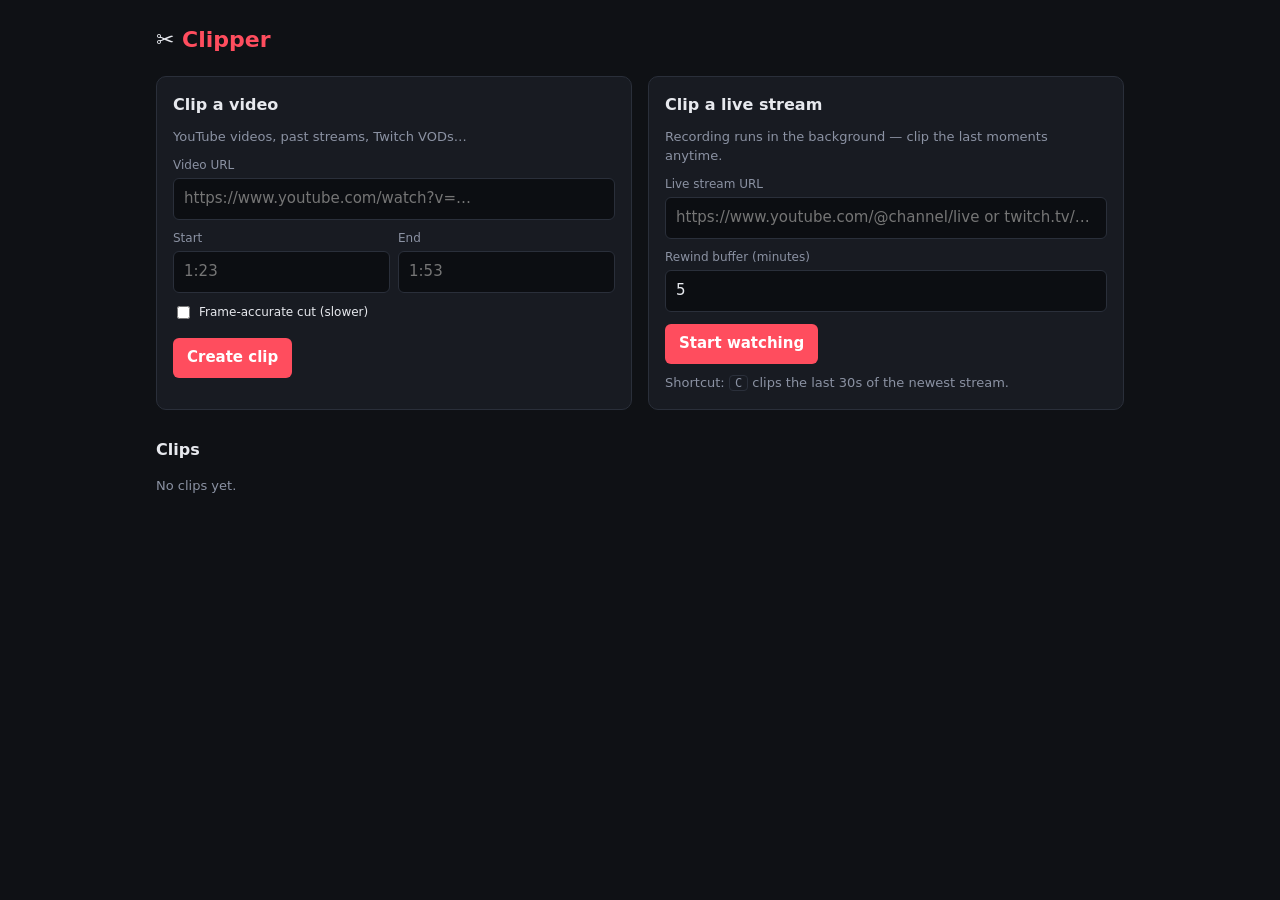
==== clipper/static/index.html @ 8e8e6871 "Add Clipper: clip YouTube videos and live streams in real time Co-Authored-By: Claude Opus 5.5 <nore" ====
<!doctype html>
<html lang="en">
<head>
<meta charset="utf-8">
<meta name="viewport" content="width=device-width, initial-scale=1">
<title>Clipper</title>
<style>
  :root { --bg:#0f1115; --panel:#181b22; --line:#2a2f3a; --text:#e7e9ee; --muted:#8b92a3; --accent:#ff4d5e; --ok:#3ecf8e; }
  * { box-sizing: border-box; }
  body { margin:0; font:15px/1.45 system-ui, sans-serif; background:var(--bg); color:var(--text); }
  main { max-width:1000px; margin:0 auto; padding:24px 16px 64px; }
  h1 { font-size:22px; margin:0 0 20px; } h1 span { color:var(--accent); }
  h2 { font-size:16px; margin:0 0 12px; }
  .grid { display:grid; gap:16px; grid-template-columns:repeat(auto-fit,minmax(300px,1fr)); }
  section { background:var(--panel); border:1px solid var(--line); border-radius:10px; padding:16px; }
  label { display:block; font-size:12px; color:var(--muted); margin:10px 0 4px; }
  input { width:100%; padding:9px 10px; border-radius:6px; border:1px solid var(--line); background:#0c0e12; color:var(--text); font:inherit; }
  .row { display:flex; gap:8px; } .row > * { flex:1; }
  button { padding:9px 14px; border:0; border-radius:6px; background:var(--accent); color:#fff; font:inherit; font-weight:600; cursor:pointer; margin-top:12px; }
  button.ghost { background:transparent; border:1px solid var(--line); color:var(--text); }
  button:disabled { opacity:.5; cursor:default; }
  .muted { color:var(--muted); font-size:13px; }
  .rec { border:1px solid var(--line); border-radius:8px; padding:12px; margin-top:12px; }
  .dot { display:inline-block; width:8px; height:8px; border-radius:50%; background:var(--muted); margin-right:6px; }
  .dot.recording { background:var(--accent); animation:pulse 1.2s infinite; } .dot.error { background:#f5a524; }
  @keyframes pulse { 50% { opacity:.3; } }
  .btns { display:flex; flex-wrap:wrap; gap:6px; } .btns button { margin-top:8px; }
  .clips { display:grid; gap:12px; grid-template-columns:repeat(auto-fill,minmax(280px,1fr)); margin-top:16px; }
  .clip { background:var(--panel); border:1px solid var(--line); border-radius:10px; padding:10px; overflow:hidden; }
  .clip video { width:100%; border-radius:6px; background:#000; }
  .clip .label { font-size:13px; word-break:break-all; margin:6px 0; }
  .err { color:#f5a524; font-size:12px; white-space:pre-wrap; word-break:break-word; }
  a { color:var(--accent); }
  kbd { border:1px solid var(--line); border-radius:4px; padding:0 5px; font-size:12px; }
</style>
</head>
<body>
<main>
  <h1>✂ <span>Clipper</span></h1>
  <div class="grid">
    <section>
      <h2>Clip a video</h2>
      <div class="muted">YouTube videos, past streams, Twitch VODs…</div>
      <label>Video URL</label>
      <input id="vodUrl" placeholder="https://www.youtube.com/watch?v=…">
      <div class="row">
        <div><label>Start</label><input id="vodStart" placeholder="1:23"></div>
        <div><label>End</label><input id="vodEnd" placeholder="1:53"></div>
      </div>
      <label style="display:flex;gap:6px;align-items:center;color:var(--text)">
        <input type="checkbox" id="vodPrecise" style="width:auto"> Frame-accurate cut (slower)
      </label>
      <button id="vodGo">Create clip</button>
    </section>

    <section>
      <h2>Clip a live stream</h2>
      <div class="muted">Recording runs in the background — clip the last moments anytime.</div>
      <label>Live stream URL</label>
      <input id="liveUrl" placeholder="https://www.youtube.com/@channel/live or twitch.tv/…">
      <label>Rewind buffer (minutes)</label>
      <input id="liveBuf" type="number" value="5" min="1" max="180">
      <button id="liveGo">Start watching</button>
      <div id="recorders"></div>
      <div class="muted" style="margin-top:10px">Shortcut: <kbd>C</kbd> clips the last 30s of the newest stream.</div>
    </section>
  </div>

  <h2 style="margin-top:28px">Clips</h2>
  <div id="clips" class="clips"><div class="muted">No clips yet.</div></div>
</main>

<script>
const $ = (id) => document.getElementById(id);
async function api(path, opts = {}) {
  const res = await fetch(path, { headers: { "Content-Type": "application/json" }, ...opts });
  const body = await res.json().catch(() => ({}));
  if (!res.ok) throw new Error(body.detail ? JSON.stringify(body.detail) : res.statusText);
  return body;
}
const post = (path, data) => api(path, { method: "POST", body: JSON.stringify(data || {}) });
const esc = (s) => String(s ?? "").replace(/[&<>"']/g, c => ({"&":"&amp;","<":"&lt;",">":"&gt;",'"':"&quot;","'":"&#39;"}[c]));

$("vodGo").onclick = async () => {
  try {
    await post("/api/vod/clip", { url: $("vodUrl").value.trim(), start: $("vodStart").value.trim(),
                                   end: $("vodEnd").value.trim(), precise: $("vodPrecise").checked });
    refresh();
  } catch (e) { alert(e.message); }
};

$("liveGo").onclick = async () => {
  try {
    await post("/api/live/start", { url: $("liveUrl").value.trim(), buffer_seconds: Math.round($("liveBuf").value * 60) });
    refresh();
  } catch (e) { alert(e.message); }
};

let recs = [];
function renderRecorders() {
  $("recorders").innerHTML = recs.map(r => `
    <div class="rec">
      <div><span class="dot ${esc(r.status)}"></span><b>${esc(r.status)}</b>
        <span class="muted"> · ${Math.round(r.buffered)}s buffered of ${r.buffer_seconds}s</span></div>
      <div class="muted" style="word-break:break-all">${esc(r.url)}</div>
      ${r.error ? `<div class="err">${esc(r.error)}</div>` : ""}
      <div class="btns">
        ${[15, 30, 60, 120].map(s => `<button data-clip="${r.id}" data-s="${s}" ${r.buffered ? "" : "disabled"}>Last ${s}s</button>`).join("")}
        <button class="ghost" data-clip="${r.id}" data-s="30" data-a="15" ${r.buffered ? "" : "disabled"}>30s + next 15s</button>
        ${r.status === "recording" ? `<button class="ghost" data-stop="${r.id}">Stop</button>`
                                   : `<button class="ghost" data-del="${r.id}">Remove</button>`}
      </div>
    </div>`).join("");
}
$("recorders").onclick = async (e) => {
  const b = e.target.closest("button"); if (!b) return;
  try {
    if (b.dataset.clip) await post(`/api/live/${b.dataset.clip}/clip`, { seconds_before: +b.dataset.s, seconds_after: +(b.dataset.a || 0) });
    if (b.dataset.stop) await post(`/api/live/${b.dataset.stop}/stop`);
    if (b.dataset.del) await api(`/api/live/${b.dataset.del}`, { method: "DELETE" });
    refresh();
  } catch (err) { alert(err.message); }
};
document.addEventListener("keydown", (e) => {
  if (e.key.toLowerCase() !== "c" || e.target.tagName === "INPUT" || e.ctrlKey || e.metaKey) return;
  const r = [...recs].reverse().find(r => r.status === "recording" && r.buffered);
  if (r) post(`/api/live/${r.id}/clip`, { seconds_before: 30 }).then(refresh);
});

let lastJobs = "";
function renderJobs(jobs) {
  const key = JSON.stringify(jobs.map(j => [j.id, j.status]));
  if (key === lastJobs) return; lastJobs = key;
  $("clips").innerHTML = jobs.length ? jobs.map(j => `
    <div class="clip">
      ${j.status === "done" ? `<video src="/clips/${encodeURIComponent(j.file)}" controls preload="metadata"></video>` : ""}
      <div class="label">${esc(j.label)}</div>
      ${j.status === "running" ? `<div class="muted">⏳ Working…</div>` : ""}
      ${j.status === "error" ? `<div class="err">${esc(j.error)}</div>` : ""}
      ${j.status === "done" ? `<a href="/clips/${encodeURIComponent(j.file)}" download>Download ${esc(j.file)}</a>` : ""}
    </div>`).join("") : `<div class="muted">No clips yet.</div>`;
}

async function refresh() {
  try {
    const [r, j] = await Promise.all([api("/api/live"), api("/api/jobs")]);
    recs = r; renderRecorders(); renderJobs(j);
  } catch (e) { /* server restarting */ }
}
refresh(); setInterval(refresh, 1500);
</script>
</body>
</html>
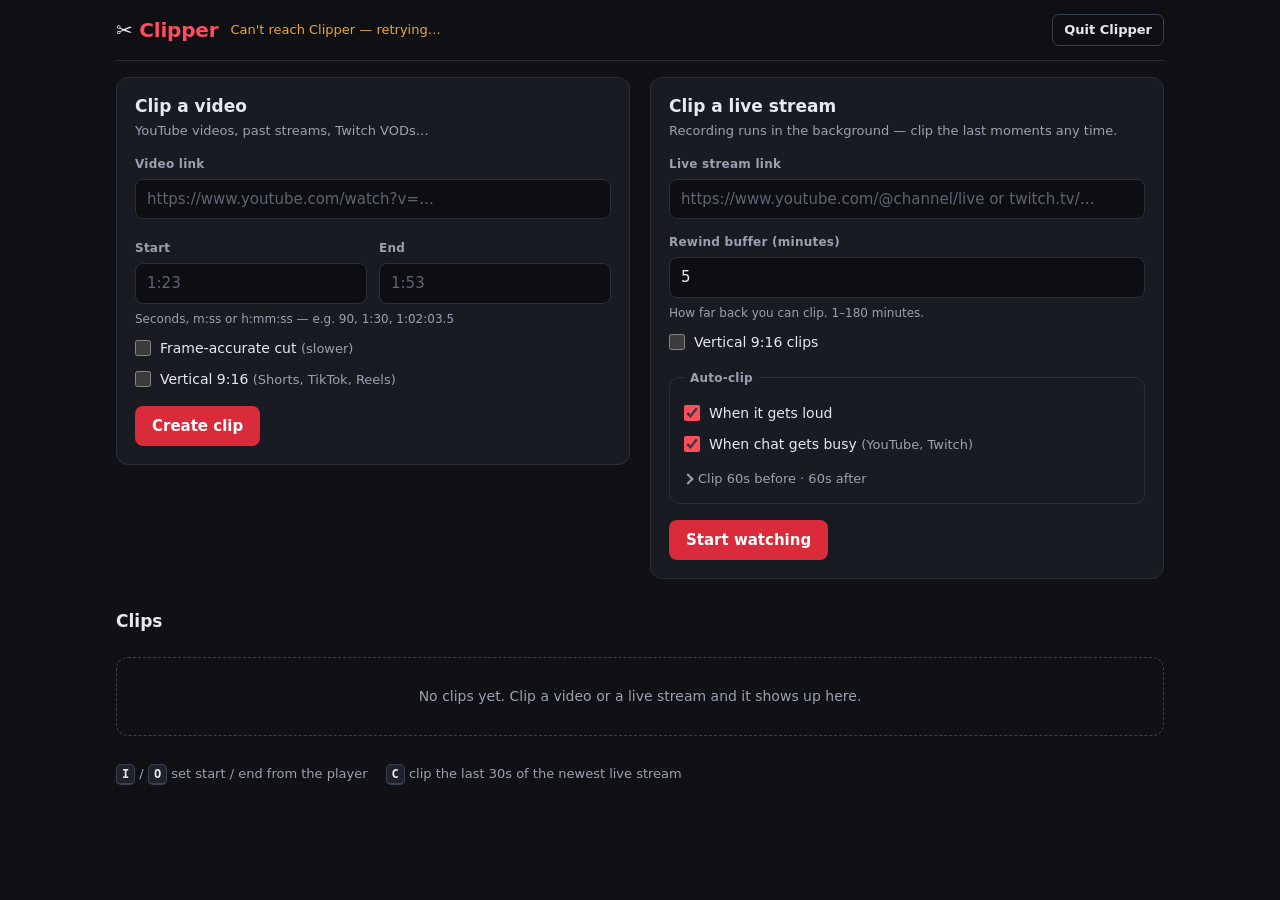
==== commit 36e808d0: "Rebuild the web UI: cleaner layout, cheaper polling - live recordings on top with large clip buttons" ====
--- a/clipper/static/index.html
+++ b/clipper/static/index.html
@@ -3,151 +3,791 @@
 <head>
 <meta charset="utf-8">
 <meta name="viewport" content="width=device-width, initial-scale=1">
+<meta name="color-scheme" content="dark">
 <title>Clipper</title>
+<link rel="icon" href="data:image/svg+xml,%3Csvg xmlns=%22http://www.w3.org/2000/svg%22 viewBox=%220 0 100 100%22%3E%3Ctext y=%22.9em%22 font-size=%2290%22%3E%E2%9C%82%3C/text%3E%3C/svg%3E">
 <style>
-  :root { --bg:#0f1115; --panel:#181b22; --line:#2a2f3a; --text:#e7e9ee; --muted:#8b92a3; --accent:#ff4d5e; --ok:#3ecf8e; }
-  * { box-sizing: border-box; }
-  body { margin:0; font:15px/1.45 system-ui, sans-serif; background:var(--bg); color:var(--text); }
-  main { max-width:1000px; margin:0 auto; padding:24px 16px 64px; }
-  h1 { font-size:22px; margin:0 0 20px; } h1 span { color:var(--accent); }
-  h2 { font-size:16px; margin:0 0 12px; }
-  .grid { display:grid; gap:16px; grid-template-columns:repeat(auto-fit,minmax(300px,1fr)); }
-  section { background:var(--panel); border:1px solid var(--line); border-radius:10px; padding:16px; }
-  label { display:block; font-size:12px; color:var(--muted); margin:10px 0 4px; }
-  input { width:100%; padding:9px 10px; border-radius:6px; border:1px solid var(--line); background:#0c0e12; color:var(--text); font:inherit; }
-  .row { display:flex; gap:8px; } .row > * { flex:1; }
-  button { padding:9px 14px; border:0; border-radius:6px; background:var(--accent); color:#fff; font:inherit; font-weight:600; cursor:pointer; margin-top:12px; }
-  button.ghost { background:transparent; border:1px solid var(--line); color:var(--text); }
-  button:disabled { opacity:.5; cursor:default; }
-  .muted { color:var(--muted); font-size:13px; }
-  .rec { border:1px solid var(--line); border-radius:8px; padding:12px; margin-top:12px; }
-  .dot { display:inline-block; width:8px; height:8px; border-radius:50%; background:var(--muted); margin-right:6px; }
-  .dot.recording { background:var(--accent); animation:pulse 1.2s infinite; } .dot.error { background:#f5a524; }
-  @keyframes pulse { 50% { opacity:.3; } }
-  .btns { display:flex; flex-wrap:wrap; gap:6px; } .btns button { margin-top:8px; }
-  .clips { display:grid; gap:12px; grid-template-columns:repeat(auto-fill,minmax(280px,1fr)); margin-top:16px; }
-  .clip { background:var(--panel); border:1px solid var(--line); border-radius:10px; padding:10px; overflow:hidden; }
-  .clip video { width:100%; border-radius:6px; background:#000; }
-  .clip .label { font-size:13px; word-break:break-all; margin:6px 0; }
-  .err { color:#f5a524; font-size:12px; white-space:pre-wrap; word-break:break-word; }
+  :root {
+    --bg:#0f1115; --panel:#181b22; --panel-2:#1e222b; --line:#2a2f3a; --line-2:#3a4150;
+    --text:#e7e9ee; --muted:#9aa1b1; --accent:#ff4d5e; --accent-strong:#d92b3a; --accent-soft:rgba(255,77,94,.14);
+    --ok:#3ecf8e; --warn:#f5a524; --field:#0c0e12; --radius:12px;
+  }
+  * { box-sizing:border-box; }
+  html { -webkit-text-size-adjust:100%; }
+  body { margin:0; font:15px/1.5 -apple-system, BlinkMacSystemFont, "Segoe UI", system-ui, sans-serif; background:var(--bg); color:var(--text); }
+  main { max-width:1080px; margin:0 auto; padding:0 16px 72px; }
+  [hidden] { display:none !important; }
   a { color:var(--accent); }
-  kbd { border:1px solid var(--line); border-radius:4px; padding:0 5px; font-size:12px; }
+  h1, h2, h3 { margin:0; line-height:1.25; }
+  h2 { font-size:17px; }
+  .muted { color:var(--muted); }
+  .small { font-size:13px; }
+  .sr-only { position:absolute; width:1px; height:1px; padding:0; margin:-1px; overflow:hidden; clip:rect(0 0 0 0); white-space:nowrap; border:0; }
+  kbd { display:inline-block; min-width:1.6em; text-align:center; border:1px solid var(--line-2); border-bottom-width:2px; border-radius:5px; padding:0 5px; font:600 12px/1.5 ui-monospace, SFMono-Regular, Menlo, monospace; color:var(--text); background:var(--panel-2); }
+
+  /* header */
+  .top { position:sticky; top:0; z-index:5; display:flex; align-items:center; gap:12px; padding:14px 0; margin-bottom:8px; background:rgba(15,17,21,.92); border-bottom:1px solid var(--line); }
+  @supports (backdrop-filter: blur(8px)) or (-webkit-backdrop-filter: blur(8px)) {
+    .top { background:rgba(15,17,21,.75); -webkit-backdrop-filter:blur(10px); backdrop-filter:blur(10px); }
+  }
+  .brand { font-size:20px; font-weight:700; letter-spacing:-.01em; white-space:nowrap; }
+  .brand span { color:var(--accent); }
+  .summary { flex:1; min-width:0; font-size:13px; color:var(--muted); overflow:hidden; text-overflow:ellipsis; white-space:nowrap; }
+  .summary .live { color:var(--text); }
+  .summary .offline { color:var(--warn); }
+
+  /* layout */
+  .stack { display:grid; gap:20px; margin-top:16px; }
+  .grid { display:grid; gap:20px; grid-template-columns:repeat(auto-fit, minmax(min(100%, 340px), 1fr)); align-items:start; }
+  .panel { background:var(--panel); border:1px solid var(--line); border-radius:var(--radius); padding:18px; min-width:0; }
+  .panel-head { display:flex; align-items:baseline; justify-content:space-between; gap:12px; flex-wrap:wrap; margin-bottom:4px; }
+  .lede { margin:4px 0 0; font-size:13px; color:var(--muted); }
+
+  /* form controls */
+  .field { margin-top:14px; min-width:0; }
+  .field > label, .label { display:block; font-size:12px; font-weight:600; letter-spacing:.02em; color:var(--muted); margin-bottom:6px; }
+  .hint { font-size:12px; color:var(--muted); margin-top:6px; }
+  input[type=text], input[type=url], input[type=number] {
+    width:100%; min-height:40px; padding:8px 11px; border-radius:8px; border:1px solid var(--line); background:var(--field);
+    color:var(--text); font:inherit; transition:border-color .15s, box-shadow .15s, background-color .4s;
+  }
+  input::placeholder { color:#5d6474; }
+  input:focus { outline:none; border-color:var(--accent); box-shadow:0 0 0 3px var(--accent-soft); }
+  input.flash { background-color:#2a1a1e; }
+  .row { display:flex; gap:12px; flex-wrap:wrap; }
+  .row > * { flex:1 1 120px; min-width:0; }
+  .check { display:flex; gap:9px; align-items:flex-start; font-size:14px; margin-top:10px; cursor:pointer; }
+  .check input { width:16px; height:16px; margin:2px 0 0; accent-color:var(--accent); flex:none; }
+  .check .muted { font-size:13px; }
+  fieldset { border:1px solid var(--line); border-radius:10px; margin:16px 0 0; padding:6px 14px 14px; min-width:0; }
+  legend { font-size:12px; font-weight:600; letter-spacing:.02em; color:var(--muted); padding:0 6px; }
+  details.more { margin-top:12px; }
+  details.more > summary { cursor:pointer; font-size:13px; color:var(--muted); list-style:none; display:inline-flex; align-items:center; gap:6px; border-radius:6px; }
+  details.more > summary::-webkit-details-marker { display:none; }
+  details.more > summary::before { content:""; width:6px; height:6px; border-right:2px solid currentColor; border-bottom:2px solid currentColor; transform:rotate(-45deg); transition:transform .15s; }
+  details.more[open] > summary::before { transform:rotate(45deg); }
+  details.more > summary:hover { color:var(--text); }
+  .form-msg { margin-top:10px; font-size:13px; color:var(--warn); white-space:pre-line; }
+  .form-msg:empty { display:none; }
+  .actions { display:flex; align-items:center; gap:12px; flex-wrap:wrap; margin-top:16px; }
+
+  /* buttons */
+  .btn { display:inline-flex; align-items:center; justify-content:center; gap:6px; min-height:40px; padding:8px 16px; border:1px solid transparent; border-radius:8px;
+         background:var(--accent-strong); color:#fff; font:inherit; font-weight:600; line-height:1.2; text-decoration:none; cursor:pointer; white-space:nowrap;
+         transition:background-color .15s, border-color .15s, color .15s, transform .05s; touch-action:manipulation; }
+  .btn:hover { background:#e83a49; }
+  .btn:active { transform:translateY(1px); }
+  .btn.ghost { background:transparent; border-color:var(--line-2); color:var(--text); }
+  .btn.ghost:hover { background:var(--panel-2); border-color:#4a5263; }
+  .btn.sm { min-height:32px; padding:5px 11px; font-size:13px; border-radius:7px; }
+  .btn.danger:hover { color:#ff8a95; border-color:#6b2d36; }
+  .btn[aria-pressed=true] { border-color:rgba(62,207,142,.55); color:var(--ok); }
+  .btn:disabled, .btn[aria-disabled=true] { opacity:.45; cursor:not-allowed; transform:none; }
+  .btn:disabled:hover { background:var(--accent-strong); }
+  .btn.ghost:disabled:hover { background:transparent; border-color:var(--line-2); }
+  :focus-visible { outline:2px solid var(--accent); outline-offset:2px; }
+  input:focus-visible { outline:none; }
+
+  /* players */
+  .player { position:relative; aspect-ratio:16/9; background:#000; border-radius:10px; overflow:hidden; }
+  .player > iframe, .player > video, .player > div { position:absolute; inset:0; width:100%; height:100%; border:0; display:block; }
+  .marks { display:flex; flex-wrap:wrap; gap:8px; margin-top:10px; }
+  .marks kbd { margin-left:2px; }
+
+  /* recorders */
+  .recs { display:grid; gap:14px; margin-top:12px; }
+  .rec { background:var(--panel-2); border:1px solid var(--line); border-radius:10px; padding:14px; min-width:0; }
+  .rec.is-recording { border-color:#4a2a31; }
+  .rec-head { display:flex; align-items:center; gap:10px; min-width:0; flex-wrap:wrap; }
+  .rec-status { font-weight:700; white-space:nowrap; }
+  .rec-url { flex:1 1 160px; min-width:0; color:var(--muted); font-size:13px; overflow:hidden; text-overflow:ellipsis; white-space:nowrap; text-decoration:none; }
+  .rec-url[href]:hover { color:var(--text); text-decoration:underline; }
+  .rec-buf { font-size:12px; color:var(--muted); font-variant-numeric:tabular-nums; white-space:nowrap; }
+  .meter { height:4px; margin-top:10px; border-radius:2px; background:#2a2f3a; overflow:hidden; }
+  .meter > div { height:100%; background:var(--accent); transform-origin:left; transform:scaleX(0); transition:transform .4s linear; }
+  .rec:not(.is-recording) .meter > div { background:var(--line-2); }
+  .dot { width:10px; height:10px; border-radius:50%; background:var(--muted); flex:none; }
+  .dot.recording { background:var(--accent); box-shadow:0 0 0 0 rgba(255,77,94,.6); animation:pulse 1.6s infinite; }
+  .dot.error { background:var(--warn); }
+  .dot.ended, .dot.stopped { background:#5d6474; }
+  @keyframes pulse { 0% { box-shadow:0 0 0 0 rgba(255,77,94,.55); } 70% { box-shadow:0 0 0 7px rgba(255,77,94,0); } 100% { box-shadow:0 0 0 0 rgba(255,77,94,0); } }
+  .err { color:var(--warn); font-size:13px; white-space:pre-wrap; overflow-wrap:anywhere; }
+  .rec-err { margin-top:10px; }
+  .rec .watch:not(:empty) { margin-top:12px; }
+  /* Keep the clip buttons on screen while watching. */
+  .rec .watch .player { width:min(100%, calc(55vh * 16 / 9)); margin:0 auto; }
+  .clipbar { display:flex; flex-wrap:wrap; align-items:center; gap:8px; margin-top:14px; }
+  .clipbar .btn { min-height:44px; padding:8px 14px; font-variant-numeric:tabular-nums; }
+  .clipbar .check { margin:0 0 0 4px; font-size:13px; align-items:center; }
+  .clipbar .check input { margin:0; }
+  .rec-foot { display:flex; flex-wrap:wrap; gap:8px; margin-top:12px; padding-top:12px; border-top:1px solid var(--line); }
+  .rec-foot .spacer { flex:1; }
+  .auto { margin-top:12px; padding:10px 12px; border-radius:8px; background:rgba(62,207,142,.06); border:1px solid rgba(62,207,142,.18); font-size:13px; }
+  .auto-mode { font-weight:600; }
+  .chips { display:flex; flex-wrap:wrap; gap:6px; margin-top:8px; }
+  .chip { display:inline-flex; gap:4px; align-items:center; padding:2px 8px; border-radius:999px; background:#232833; color:var(--muted); font-size:12px; font-variant-numeric:tabular-nums; max-width:100%; overflow:hidden; text-overflow:ellipsis; white-space:nowrap; }
+  .chip b { color:var(--text); font-weight:600; }
+  .chip.bad { color:var(--warn); }
+  .chip.soon { color:var(--ok); }
+  .events { list-style:none; margin:8px 0 0; padding:0; color:var(--muted); font-size:12px; }
+  .events li { padding:2px 0; overflow-wrap:anywhere; }
+  .events time { font-variant-numeric:tabular-nums; color:var(--text); margin-right:6px; }
+
+  /* clips */
+  .clips-head { display:flex; align-items:baseline; gap:10px; margin-top:12px; }
+  .clips { display:grid; gap:14px; margin-top:12px; grid-template-columns:repeat(auto-fill, minmax(min(100%, 260px), 1fr)); }
+  .clip { background:var(--panel); border:1px solid var(--line); border-radius:var(--radius); overflow:hidden; min-width:0; display:flex; flex-direction:column; }
+  .thumb { position:relative; aspect-ratio:16/9; background:#000; display:grid; place-items:center; color:var(--muted); font-size:13px; }
+  .thumb video { position:absolute; inset:0; width:100%; height:100%; object-fit:contain; background:#000; }
+  .clip.error .thumb { background:#1a1416; color:var(--warn); }
+  .clip-body { padding:10px 12px 12px; display:grid; gap:6px; min-width:0; }
+  .clip-meta { display:flex; gap:8px; align-items:center; font-size:12px; color:var(--muted); }
+  .badge { padding:1px 7px; border-radius:999px; font-size:11px; font-weight:700; letter-spacing:.03em; text-transform:uppercase; background:#262b35; color:var(--text); }
+  .badge.live, .badge.auto { background:var(--accent-soft); color:#ff8a95; }
+  .clip-title { font-weight:600; font-size:14px; overflow-wrap:anywhere; }
+  .clip-src { font-size:12px; color:var(--muted); overflow:hidden; text-overflow:ellipsis; white-space:nowrap; }
+  .clip-acts { display:flex; gap:8px; flex-wrap:wrap; align-items:center; margin-top:4px; }
+  .spinner { width:22px; height:22px; border-radius:50%; border:2px solid #3a4150; border-top-color:var(--accent); animation:spin .8s linear infinite; }
+  .working { display:grid; justify-items:center; gap:8px; font-variant-numeric:tabular-nums; }
+  @keyframes spin { to { transform:rotate(360deg); } }
+  .empty { margin:12px 0 0; padding:28px 16px; text-align:center; color:var(--muted); border:1px dashed var(--line-2); border-radius:var(--radius); font-size:14px; }
+
+  /* toasts + dialog */
+  .toasts { position:fixed; z-index:20; left:50%; bottom:16px; transform:translateX(-50%); display:grid; gap:8px; width:min(420px, calc(100% - 32px)); pointer-events:none; }
+  .toast { pointer-events:auto; padding:10px 14px; border-radius:10px; background:#232833; border:1px solid var(--line-2); box-shadow:0 8px 24px rgba(0,0,0,.4); font-size:14px; white-space:pre-line; overflow-wrap:anywhere; animation:rise .18s ease-out; }
+  .toast.error { border-color:#6b4a1d; color:#ffd08a; }
+  .toast.ok { border-color:rgba(62,207,142,.4); }
+  @keyframes rise { from { opacity:0; transform:translateY(6px); } }
+  dialog { background:var(--panel); color:var(--text); border:1px solid var(--line-2); border-radius:var(--radius); padding:20px; width:min(400px, calc(100% - 32px)); }
+  dialog::backdrop { background:rgba(0,0,0,.6); }
+  dialog p { margin:8px 0 0; color:var(--muted); font-size:14px; }
+  footer { margin-top:28px; font-size:13px; color:var(--muted); display:flex; flex-wrap:wrap; gap:6px 18px; }
+
+  @media (max-width:520px) {
+    .panel { padding:14px; }
+    .summary { display:none; }
+    .top { justify-content:space-between; }
+    .clipbar .btn { flex:1 1 calc(50% - 8px); }
+  }
+  @media (prefers-reduced-motion: reduce) {
+    *, *::before, *::after { animation:none !important; transition:none !important; scroll-behavior:auto !important; }
+  }
 </style>
 </head>
 <body>
-<main>
-  <h1>✂ <span>Clipper</span></h1>
-  <div class="grid">
-    <section>
-      <h2>Clip a video</h2>
-      <div class="muted">YouTube videos, past streams, Twitch VODs…</div>
-      <label>Video URL</label>
-      <input id="vodUrl" placeholder="https://www.youtube.com/watch?v=…">
-      <div class="row">
-        <div><label>Start</label><input id="vodStart" placeholder="1:23"></div>
-        <div><label>End</label><input id="vodEnd" placeholder="1:53"></div>
+<main id="app">
+  <header class="top">
+    <h1 class="brand">✂ <span>Clipper</span></h1>
+    <div class="summary" id="summary" aria-live="polite"></div>
+    <button type="button" class="btn ghost sm" id="quit" title="Stop Clipper and all recordings">Quit Clipper</button>
+  </header>
+
+  <div class="stack">
+    <section class="panel" id="liveSection" aria-labelledby="liveTitle" hidden>
+      <div class="panel-head">
+        <h2 id="liveTitle">Live recordings</h2>
+        <span class="small muted">Press <kbd>C</kbd> to clip the last 30s of the newest stream</span>
       </div>
-      <label style="display:flex;gap:6px;align-items:center;color:var(--text)">
-        <input type="checkbox" id="vodPrecise" style="width:auto"> Frame-accurate cut (slower)
-      </label>
-      <button id="vodGo">Create clip</button>
+      <div class="recs" id="recorders"></div>
     </section>
 
-    <section>
-      <h2>Clip a live stream</h2>
-      <div class="muted">Recording runs in the background — clip the last moments anytime.</div>
-      <label>Live stream URL</label>
-      <input id="liveUrl" placeholder="https://www.youtube.com/@channel/live or twitch.tv/…">
-      <label>Rewind buffer (minutes)</label>
-      <input id="liveBuf" type="number" value="5" min="1" max="180">
-      <button id="liveGo">Start watching</button>
-      <div id="recorders"></div>
-      <div class="muted" style="margin-top:10px">Shortcut: <kbd>C</kbd> clips the last 30s of the newest stream.</div>
+    <div class="grid">
+      <section class="panel" aria-labelledby="vodTitle">
+        <h2 id="vodTitle">Clip a video</h2>
+        <p class="lede">YouTube videos, past streams, Twitch VODs…</p>
+        <form id="vodForm" novalidate>
+          <div class="field">
+            <label for="vodUrl">Video link</label>
+            <input id="vodUrl" type="url" inputmode="url" autocomplete="off" spellcheck="false" placeholder="https://www.youtube.com/watch?v=…">
+          </div>
+          <div id="vodPlayerBox" class="field" hidden>
+            <div class="player" id="vodPlayer"></div>
+            <div class="marks">
+              <button type="button" class="btn ghost sm" id="markIn" title="Shortcut: I">Start = now <kbd aria-hidden="true">I</kbd></button>
+              <button type="button" class="btn ghost sm" id="markOut" title="Shortcut: O">End = now <kbd aria-hidden="true">O</kbd></button>
+              <button type="button" class="btn ghost sm" id="playSel">▶ Play selection</button>
+            </div>
+          </div>
+          <div class="hint" id="vodPlayerMsg" aria-live="polite"></div>
+          <div class="row">
+            <div class="field"><label for="vodStart">Start</label><input id="vodStart" type="text" inputmode="decimal" autocomplete="off" placeholder="1:23"></div>
+            <div class="field"><label for="vodEnd">End</label><input id="vodEnd" type="text" inputmode="decimal" autocomplete="off" placeholder="1:53"></div>
+          </div>
+          <div class="hint" id="vodLen">Seconds, m:ss or h:mm:ss — e.g. 90, 1:30, 1:02:03.5</div>
+          <label class="check"><input type="checkbox" id="vodPrecise"> <span>Frame-accurate cut <span class="muted">(slower)</span></span></label>
+          <label class="check"><input type="checkbox" id="vodVertical"> <span>Vertical 9:16 <span class="muted">(Shorts, TikTok, Reels)</span></span></label>
+          <div class="form-msg" id="vodMsg" role="alert"></div>
+          <div class="actions"><button type="submit" class="btn" id="vodGo">Create clip</button></div>
+        </form>
+      </section>
+
+      <section class="panel" aria-labelledby="liveFormTitle">
+        <h2 id="liveFormTitle">Clip a live stream</h2>
+        <p class="lede">Recording runs in the background — clip the last moments any time.</p>
+        <form id="liveForm" novalidate>
+          <div class="field">
+            <label for="liveUrl">Live stream link</label>
+            <input id="liveUrl" type="url" inputmode="url" autocomplete="off" spellcheck="false" placeholder="https://www.youtube.com/@channel/live or twitch.tv/…">
+          </div>
+          <div class="field">
+            <label for="liveBuf">Rewind buffer (minutes)</label>
+            <input id="liveBuf" type="number" inputmode="numeric" value="5" min="1" max="180" aria-describedby="liveBufHint">
+            <div class="hint" id="liveBufHint">How far back you can clip. 1–180 minutes.</div>
+          </div>
+          <label class="check"><input type="checkbox" id="liveVertical"> <span>Vertical 9:16 clips</span></label>
+          <fieldset>
+            <legend>Auto-clip</legend>
+            <label class="check"><input type="checkbox" id="autoLoud" checked> <span>When it gets loud</span></label>
+            <label class="check"><input type="checkbox" id="autoChat" checked> <span>When chat gets busy <span class="muted">(YouTube, Twitch)</span></span></label>
+            <details class="more">
+              <summary id="autoSummary">Clip 60s before · 60s after</summary>
+              <div class="row">
+                <div class="field"><label for="autoBefore">Seconds before</label><input id="autoBefore" type="number" inputmode="numeric" value="60" min="5" max="600"></div>
+                <div class="field"><label for="autoAfter">Seconds after</label><input id="autoAfter" type="number" inputmode="numeric" value="60" min="5" max="600"></div>
+              </div>
+              <div class="hint">5–600 seconds around each loud moment or chat spike.</div>
+            </details>
+          </fieldset>
+          <div class="form-msg" id="liveMsg" role="alert"></div>
+          <div class="actions"><button type="submit" class="btn" id="liveGo">Start watching</button></div>
+        </form>
+      </section>
+    </div>
+
+    <section aria-labelledby="clipsTitle">
+      <div class="clips-head">
+        <h2 id="clipsTitle">Clips</h2>
+        <span class="small muted" id="clipCount"></span>
+      </div>
+      <div class="clips" id="clips"></div>
+      <p class="empty" id="clipsEmpty">No clips yet. Clip a video or a live stream and it shows up here.</p>
     </section>
   </div>
 
-  <h2 style="margin-top:28px">Clips</h2>
-  <div id="clips" class="clips"><div class="muted">No clips yet.</div></div>
+  <footer>
+    <span><kbd>I</kbd> / <kbd>O</kbd> set start / end from the player</span>
+    <span><kbd>C</kbd> clip the last 30s of the newest live stream</span>
+  </footer>
 </main>
 
+<div class="toasts" id="toasts" role="status" aria-live="polite"></div>
+
+<dialog id="quitDlg" aria-labelledby="quitTitle">
+  <form method="dialog">
+    <h2 id="quitTitle">Quit Clipper?</h2>
+    <p>Any live recordings stop. Saved clips are kept.</p>
+    <div class="actions" style="justify-content:flex-end">
+      <button type="submit" class="btn ghost" value="cancel" autofocus>Cancel</button>
+      <button type="submit" class="btn" value="quit">Quit Clipper</button>
+    </div>
+  </form>
+</dialog>
+
+<template id="recTpl">
+  <article class="rec">
+    <div class="rec-head">
+      <span class="dot" aria-hidden="true"></span>
+      <span class="rec-status"></span>
+      <a class="rec-url" target="_blank" rel="noopener noreferrer"></a>
+      <span class="rec-buf"></span>
+    </div>
+    <div class="meter" aria-hidden="true"><div></div></div>
+    <div class="err rec-err" hidden></div>
+    <div class="watch"></div>
+    <div class="clipbar" role="group" aria-label="Save a clip">
+      <button type="button" class="btn" data-act="clip" data-s="15">Last 15s</button>
+      <button type="button" class="btn" data-act="clip" data-s="30" title="Shortcut: C (newest stream)">Last 30s</button>
+      <button type="button" class="btn" data-act="clip" data-s="60">Last 60s</button>
+      <button type="button" class="btn" data-act="clip" data-s="120">Last 120s</button>
+      <button type="button" class="btn ghost" data-act="clip" data-s="30" data-a="15">30s + next 15s</button>
+      <label class="check" title="Save clips vertical (Shorts, TikTok, Reels)"><input type="checkbox" class="rec-vertical"> 9:16</label>
+    </div>
+    <div class="auto" hidden>
+      <div class="auto-mode"></div>
+      <div class="chips">
+        <span class="chip auto-vol"></span>
+        <span class="chip auto-chat"></span>
+        <span class="chip auto-count"></span>
+        <span class="chip soon auto-pending" hidden>saving one soon…</span>
+      </div>
+      <ul class="events" aria-label="Recent auto-clip triggers"></ul>
+    </div>
+    <div class="rec-foot">
+      <button type="button" class="btn ghost sm" data-act="watch">▶ Watch</button>
+      <button type="button" class="btn ghost sm" data-act="auto" aria-pressed="false">Auto-clip</button>
+      <span class="spacer"></span>
+      <button type="button" class="btn ghost sm" data-act="stop">Stop</button>
+      <button type="button" class="btn ghost sm danger" data-act="del">Remove</button>
+    </div>
+  </article>
+</template>
+
+<template id="clipTpl">
+  <article class="clip">
+    <div class="thumb"></div>
+    <div class="clip-body">
+      <div class="clip-meta"><span class="badge"></span><time></time></div>
+      <div class="clip-title"></div>
+      <div class="clip-src"></div>
+      <div class="err clip-err" hidden></div>
+      <div class="clip-acts" hidden>
+        <a class="btn ghost sm dl" download>Download</a>
+        <button type="button" class="btn ghost sm" data-act="vertical">Make 9:16</button>
+      </div>
+    </div>
+  </article>
+</template>
+
 <script>
+"use strict";
 const $ = (id) => document.getElementById(id);
+
+// -- helpers ------------------------------------------------------------------------
+// Write to the DOM only when a value actually changes (keeps polling cheap).
+const setText = (el, v) => { v = String(v ?? ""); if (el.textContent !== v) el.textContent = v; };
+const setHidden = (el, h) => { h = !!h; if (el.hidden !== h) el.hidden = h; };
+const setDisabled = (el, d) => { d = !!d; if (el.disabled !== d) el.disabled = d; };
+const setAttr = (el, k, v) => { if (v == null) { if (el.hasAttribute(k)) el.removeAttribute(k); } else if (el.getAttribute(k) !== String(v)) el.setAttribute(k, v); };
+const setClass = (el, c, on) => { if (el.classList.contains(c) !== !!on) el.classList.toggle(c, !!on); };
+const typing = (e) => { const t = e.target; return e.ctrlKey || e.metaKey || e.altKey || t.isContentEditable ||
+  ["INPUT", "TEXTAREA", "SELECT"].includes(t.tagName) || $("quitDlg").open; };
+const fmt = (s) => { s = Math.max(0, s); const h = Math.floor(s / 3600), m = Math.floor(s / 60) % 60, x = (s % 60).toFixed(1).padStart(4, "0");
+                     return (h ? `${h}:${String(m).padStart(2, "0")}` : `${m}`) + `:${x}`; };
+const dur = (s) => { s = Math.round(s); const m = Math.floor(s / 60); return m ? `${m}:${String(s % 60).padStart(2, "0")}` : `${s}s`; };
+const clock = (t) => new Date(t * 1000).toLocaleTimeString([], { hour: "2-digit", minute: "2-digit", second: "2-digit" });
+// Same rules as clipper/timeparse.py: "90", "1:30", "1:02:03.5". Returns null when invalid.
+function parseTime(text) {
+  const parts = String(text).trim().split(":");
+  if (!String(text).trim() || parts.length > 3) return null;
+  let s = 0;
+  for (const p of parts) { const n = Number(p.trim()); if (p.trim() === "" || !Number.isFinite(n)) return null; s = s * 60 + n; }
+  return s >= 0 ? s : null;
+}
+const reduceMotion = matchMedia("(prefers-reduced-motion: reduce)");
+
+// -- API ----------------------------------------------------------------------------
+function errorMessage(detail, fallback) {
+  if (Array.isArray(detail)) {
+    const say = (e) => { const f = e.loc?.at(-1);
+      return f === "url" ? "Paste a link starting with https://" : `${String(f ?? "").replace(/_/g, " ")}: ${e.msg}`.replace(/^: /, ""); };
+    return [...new Set(detail.map(say))].join("\n");
+  }
+  return (typeof detail === "string" && detail) || fallback;
+}
 async function api(path, opts = {}) {
-  const res = await fetch(path, { headers: { "Content-Type": "application/json" }, ...opts });
+  let res;
+  try { res = await fetch(path, { headers: { "Content-Type": "application/json" }, ...opts }); }
+  catch { throw new Error("Can't reach Clipper. Is it still running?"); }
   const body = await res.json().catch(() => ({}));
-  if (!res.ok) throw new Error(body.detail ? JSON.stringify(body.detail) : res.statusText);
+  if (!res.ok) throw new Error(errorMessage(body.detail, res.statusText || `Error ${res.status}`));
   return body;
 }
 const post = (path, data) => api(path, { method: "POST", body: JSON.stringify(data || {}) });
-const esc = (s) => String(s ?? "").replace(/[&<>"']/g, c => ({"&":"&amp;","<":"&lt;",">":"&gt;",'"':"&quot;","'":"&#39;"}[c]));
-
-$("vodGo").onclick = async () => {
+
+function toast(msg, kind = "info", ms = kind === "error" ? 6000 : 2500) {
+  const box = $("toasts"), el = document.createElement("div");
+  el.className = `toast ${kind}`; el.textContent = msg;
+  if (kind === "error") el.setAttribute("role", "alert");
+  box.appendChild(el);
+  while (box.children.length > 3) box.firstElementChild.remove();
+  setTimeout(() => el.remove(), ms);
+}
+async function busy(btn, label, fn) {
+  const old = btn.textContent; btn.disabled = true; if (label) btn.textContent = label;
+  try { return await fn(); } finally { btn.disabled = false; if (label) btn.textContent = old; }
+}
+
+// -- video player for marking start / end ------------------------------------------
+let player = null, ytReady = null, previewFor = "";
+function loadYouTubeApi() {
+  if (window.YT?.Player) return Promise.resolve();
+  if (!ytReady) ytReady = new Promise((ok, fail) => {
+    window.onYouTubeIframeAPIReady = ok;
+    const s = document.createElement("script"); s.src = "https://www.youtube.com/iframe_api"; s.async = true;
+    s.onerror = () => { ytReady = null; s.remove(); fail(new Error("couldn't load the YouTube player")); };
+    document.head.appendChild(s);
+  });
+  return ytReady;
+}
+function resetPreview() {
+  player = null; clearInterval(selTimer);
+  $("vodPlayerBox").hidden = true; $("vodPlayer").replaceChildren();
+}
+async function loadPreview() {
+  const url = $("vodUrl").value.trim();
+  if (url === previewFor) return;
+  previewFor = url; resetPreview();
+  if (!url) { setText($("vodPlayerMsg"), ""); return; }
+  setText($("vodPlayerMsg"), "Loading preview…");
   try {
-    await post("/api/vod/clip", { url: $("vodUrl").value.trim(), start: $("vodStart").value.trim(),
-                                   end: $("vodEnd").value.trim(), precise: $("vodPrecise").checked });
-    refresh();
-  } catch (e) { alert(e.message); }
+    const p = await api(`/api/preview?url=${encodeURIComponent(url)}`);
+    if (p.kind === "youtube") await loadYouTubeApi();
+    if (previewFor !== url) return;
+    if (p.kind === "youtube") {
+      const div = document.createElement("div"); $("vodPlayer").appendChild(div);
+      const yt = new YT.Player(div, { videoId: p.id, playerVars: { playsinline: 1, rel: 0 } });
+      player = { time: () => yt.getCurrentTime?.() ?? 0, seek: (t) => yt.seekTo?.(t, true), play: () => yt.playVideo?.(), pause: () => yt.pauseVideo?.() };
+    } else {
+      const v = document.createElement("video"); v.src = p.url; v.controls = true; v.playsInline = true; v.preload = "metadata";
+      $("vodPlayer").appendChild(v);
+      player = { time: () => v.currentTime, seek: (t) => { v.currentTime = t; }, play: () => v.play().catch(() => {}), pause: () => v.pause() };
+    }
+    $("vodPlayerBox").hidden = false;
+    setText($("vodPlayerMsg"), "Play the video, then press Start = now / End = now (or I / O).");
+  } catch (e) {
+    if (previewFor === url) setText($("vodPlayerMsg"), `No preview: ${e.message}. You can still type the times.`);
+  }
+}
+$("vodUrl").addEventListener("change", loadPreview);
+$("vodUrl").addEventListener("paste", () => setTimeout(loadPreview, 0));
+$("vodUrl").addEventListener("keydown", (e) => { if (e.key === "Enter") { e.preventDefault(); loadPreview(); } });
+
+function flash(input) { input.classList.add("flash"); setTimeout(() => input.classList.remove("flash"), 400); }
+function mark(id) { if (!player) return; $(id).value = fmt(player.time()); flash($(id)); updateLength(); }
+const markIn = () => mark("vodStart"), markOut = () => mark("vodEnd");
+$("markIn").onclick = markIn; $("markOut").onclick = markOut;
+let selTimer = null;
+$("playSel").onclick = () => {
+  const a = parseTime($("vodStart").value), b = parseTime($("vodEnd").value);
+  if (!player || a == null || b == null || b <= a) { setText($("vodMsg"), "Set a start and an end first."); return; }
+  setText($("vodMsg"), "");
+  player.seek(a); player.play(); clearInterval(selTimer);
+  selTimer = setInterval(() => { if (!player || player.time() >= b) { player?.pause(); clearInterval(selTimer); } }, 200);
 };
-
-$("liveGo").onclick = async () => {
+function updateLength() {
+  const a = parseTime($("vodStart").value), b = parseTime($("vodEnd").value);
+  setText($("vodLen"), a != null && b != null && b > a ? `Clip length: ${fmt(b - a)}`
+                                                     : "Seconds, m:ss or h:mm:ss — e.g. 90, 1:30, 1:02:03.5");
+}
+$("vodStart").addEventListener("input", updateLength);
+$("vodEnd").addEventListener("input", updateLength);
+
+$("vodForm").onsubmit = (e) => {
+  e.preventDefault();
+  const start = $("vodStart").value.trim(), end = $("vodEnd").value.trim(), msg = $("vodMsg");
+  const a = parseTime(start), b = parseTime(end);
+  const problem = !$("vodUrl").value.trim() ? "Paste a link starting with https://"
+    : a == null ? "Start isn't a time — try 90, 1:30 or 1:02:03."
+    : b == null ? "End isn't a time — try 90, 1:30 or 1:02:03."
+    : b <= a ? "End must be after start." : "";
+  setText(msg, problem);
+  if (problem) return;
+  busy($("vodGo"), "Creating…", async () => {
+    try {
+      await post("/api/vod/clip", { url: $("vodUrl").value.trim(), start, end, precise: $("vodPrecise").checked,
+                                     vertical: $("vodVertical").checked });
+      toast("Clip started — it appears under Clips.", "ok"); kick();
+    } catch (err) { setText(msg, err.message); }
+  });
+};
+
+// -- live streams -------------------------------------------------------------------
+function autoSettings() {
+  const n = (id, d) => { const v = Math.min(600, Math.max(5, Number($(id).value) || d)); $(id).value = v; return v; };
+  return { audio: $("autoLoud").checked, chat: $("autoChat").checked,
+           before: n("autoBefore", 60), after: n("autoAfter", 60), vertical: $("liveVertical").checked };
+}
+function updateAutoSummary() {
+  const n = (id, d) => Math.min(600, Math.max(5, Number($(id).value) || d));
+  setText($("autoSummary"), `Clip ${n("autoBefore", 60)}s before · ${n("autoAfter", 60)}s after`);
+}
+$("autoBefore").addEventListener("input", updateAutoSummary);
+$("autoAfter").addEventListener("input", updateAutoSummary);
+
+$("liveForm").onsubmit = (e) => {
+  e.preventDefault();
+  const msg = $("liveMsg");
+  if (!$("liveUrl").value.trim()) { setText(msg, "Paste a link starting with https://"); return; }
+  setText(msg, "");
+  // Empty or out-of-range buffer falls back to 5 minutes / clamps to 1–180.
+  const minutes = Math.min(180, Math.max(1, Number($("liveBuf").value) || 5));
+  $("liveBuf").value = minutes;
+  busy($("liveGo"), "Starting…", async () => {
+    try {
+      const rec = await post("/api/live/start", { url: $("liveUrl").value.trim(), buffer_seconds: Math.round(minutes * 60), auto: autoSettings() });
+      revealRec = rec.id; kick();
+    } catch (err) { setText(msg, err.message); }
+  });
+};
+
+// One "vertical" setting for manual live clips, mirrored on every recorder card.
+function setLiveVertical(v) {
+  $("liveVertical").checked = v;
+  for (const n of recNodes.values()) n.vertical.checked = v;
+}
+$("liveVertical").addEventListener("change", (e) => setLiveVertical(e.target.checked));
+
+const STATUS = { recording: "Recording", ended: "Stream ended", error: "Error", stopped: "Stopped" };
+let recs = [], revealRec = null;
+const recNodes = new Map();
+
+function makeRec(r) {
+  const el = $("recTpl").content.firstElementChild.cloneNode(true), q = (s) => el.querySelector(s);
+  el.dataset.id = r.id;
+  const n = { el, dot: q(".dot"), status: q(".rec-status"), url: q(".rec-url"), buf: q(".rec-buf"), fill: q(".meter > div"),
+              err: q(".rec-err"), watch: q(".watch"), clips: [...el.querySelectorAll('[data-act="clip"]')], vertical: q(".rec-vertical"),
+              auto: q(".auto"), mode: q(".auto-mode"), vol: q(".auto-vol"), chat: q(".auto-chat"), count: q(".auto-count"),
+              pending: q(".auto-pending"), events: q(".events"), watchBtn: q('[data-act="watch"]'), autoBtn: q('[data-act="auto"]'),
+              stopBtn: q('[data-act="stop"]'), delBtn: q('[data-act="del"]'), evKey: "", fillVal: -1 };
+  n.vertical.checked = $("liveVertical").checked;
+  return n;
+}
+function updateRec(n, r) {
+  const live = r.status === "recording";
+  setClass(n.el, "is-recording", live);
+  setAttr(n.dot, "class", `dot ${r.status}`);
+  setText(n.status, STATUS[r.status] || r.status);
+  setText(n.url, r.url); setAttr(n.url, "title", r.url);
+  setAttr(n.url, "href", /^https?:\/\//i.test(r.url) ? r.url : null);
+  setText(n.buf, `${dur(r.buffered)} of ${dur(r.buffer_seconds)} buffered`);
+  const fill = Math.round(Math.min(1, r.buffer_seconds ? r.buffered / r.buffer_seconds : 0) * 1000) / 1000;
+  if (fill !== n.fillVal) { n.fillVal = fill; n.fill.style.transform = `scaleX(${fill})`; }
+  setText(n.err, r.error); setHidden(n.err, !r.error);
+  for (const b of n.clips) setDisabled(b, !r.buffered);
+  setHidden(n.watchBtn, !r.youtube_id);
+  setText(n.watchBtn, n.watch.firstChild ? "Hide video" : "▶ Watch");
+  setHidden(n.autoBtn, !live);
+  setAttr(n.autoBtn, "aria-pressed", String(!!r.auto));
+  setText(n.autoBtn, r.auto ? "Auto-clip: on" : "Auto-clip: off");
+  setHidden(n.stopBtn, !live); setHidden(n.delBtn, live);
+
+  const a = r.auto;
+  setHidden(n.auto, !a);
+  if (!a) return;
+  const what = [a.audio && "loud moments", a.chat && "busy chat"].filter(Boolean).join(" + ");
+  setText(n.mode, `Auto-clipping ${what} · ${a.before}s before, ${a.after}s after${a.vertical ? " · 9:16" : ""}`);
+  setHidden(n.vol, !a.audio);
+  setText(n.vol, a.level_db == null ? "Volume –" : `Volume ${a.level_db} dB`);
+  setHidden(n.chat, !a.chat);
+  const chatOk = a.chat_status === "connected";
+  setText(n.chat, `Chat ${a.chat_status}${chatOk ? ` · ${a.chat_rate} msgs/10s` : ""}`);
+  setAttr(n.chat, "title", `Chat ${a.chat_status}`);
+  setClass(n.chat, "bad", a.chat && !/^(connected|connecting|starting)/.test(a.chat_status));
+  setText(n.count, `${a.clips} auto clip${a.clips === 1 ? "" : "s"}`);
+  setHidden(n.pending, !a.pending);
+  const evKey = a.events.map((e) => e.time).join();
+  if (evKey !== n.evKey) {
+    n.evKey = evKey;
+    n.events.replaceChildren(...a.events.slice().reverse().map((e) => {
+      const li = document.createElement("li"), t = document.createElement("time");
+      t.textContent = clock(e.time);
+      li.append(t, `${e.kind === "loud" ? "Loud" : "Chat spike"} (${e.detail})`);
+      return li;
+    }));
+  }
+}
+// Put keyed nodes into `box` in order, moving only those that are out of place
+// (moving a node that holds a <video> or <iframe> would interrupt it).
+function reconcile(box, nodes, items, make, update) {
+  const keep = new Set(items.map((x) => x.id));
+  for (const [id, n] of nodes) if (!keep.has(id)) { n.el.remove(); nodes.delete(id); }
+  items.forEach((x, i) => {
+    let n = nodes.get(x.id);
+    if (!n) { n = make(x); nodes.set(x.id, n); }
+    update(n, x);
+    const at = box.children[i];
+    if (at !== n.el) box.insertBefore(n.el, at || null);
+  });
+}
+function renderRecorders() {
+  reconcile($("recorders"), recNodes, recs.slice().reverse(), makeRec, updateRec);
+  setHidden($("liveSection"), !recs.length);
+  if (revealRec && recNodes.has(revealRec)) {
+    recNodes.get(revealRec).el.scrollIntoView({ block: "nearest", behavior: reduceMotion.matches ? "auto" : "smooth" });
+    revealRec = null;
+  }
+}
+
+function clipLive(r, before, after = 0) {
+  const label = `Clipping last ${before}s${after ? ` + next ${after}s` : ""}…`;
+  return post(`/api/live/${r.id}/clip`, { seconds_before: before, seconds_after: after, vertical: $("liveVertical").checked })
+    .then(() => { toast(label, "ok"); kick(); });
+}
+$("recorders").addEventListener("change", (e) => {
+  if (e.target.classList.contains("rec-vertical")) setLiveVertical(e.target.checked);
+});
+$("recorders").addEventListener("click", async (e) => {
+  const b = e.target.closest("button[data-act]"); if (!b) return;
+  const id = b.closest(".rec").dataset.id, r = recs.find((x) => x.id === id), n = recNodes.get(id);
+  if (!r) return;
   try {
-    await post("/api/live/start", { url: $("liveUrl").value.trim(), buffer_seconds: Math.round($("liveBuf").value * 60) });
-    refresh();
-  } catch (e) { alert(e.message); }
+    switch (b.dataset.act) {
+      case "clip": await clipLive(r, +b.dataset.s, +(b.dataset.a || 0)); break;
+      case "stop": await busy(b, "Stopping…", () => post(`/api/live/${id}/stop`)); kick(); break;
+      case "del": await api(`/api/live/${id}`, { method: "DELETE" }); kick(); break;
+      case "auto":
+        await busy(b, null, () => post(`/api/live/${id}/auto`, r.auto ? { audio: false, chat: false } : autoSettings()));
+        kick(); break;
+      case "watch":
+        if (n.watch.firstChild) n.watch.replaceChildren();
+        else {
+          const box = document.createElement("div"), f = document.createElement("iframe");
+          box.className = "player";
+          f.src = `https://www.youtube.com/embed/${encodeURIComponent(r.youtube_id)}?autoplay=1&mute=1&playsinline=1`;
+          f.allow = "autoplay; fullscreen; picture-in-picture"; f.title = "Live stream video";
+          box.appendChild(f); n.watch.appendChild(box);
+        }
+        updateRec(n, r); break;
+    }
+  } catch (err) { toast(err.message, "error"); }
+});
+
+document.addEventListener("keydown", (e) => {
+  if (typing(e)) return;
+  const k = e.key.toLowerCase();
+  if (k === "i") markIn();
+  else if (k === "o") markOut();
+  else if (k === "c" && !e.repeat) {
+    const r = [...recs].reverse().find((x) => x.status === "recording" && x.buffered);
+    if (r) clipLive(r, 30).catch((err) => toast(err.message, "error"));
+    else toast(recs.some((x) => x.status === "recording") ? "Nothing buffered to clip yet." : "No live stream is recording — start watching one first.");
+  }
+});
+
+// -- clips --------------------------------------------------------------------------
+const KIND = { vod: "Video", live: "Live", auto: "Auto", edit: "9:16" };
+const clipNodes = new Map();
+const lazy = "IntersectionObserver" in window ? new IntersectionObserver((entries) => {
+  for (const en of entries) if (en.isIntersecting) { loadVideo(en.target); lazy.unobserve(en.target); }
+}, { rootMargin: "300px" }) : null;
+function loadVideo(v) { if (!v.src) { v.preload = "metadata"; v.src = v.dataset.src; } }
+
+function makeClip(j) {
+  const el = $("clipTpl").content.firstElementChild.cloneNode(true), q = (s) => el.querySelector(s);
+  el.dataset.id = j.id;
+  // A label ends with " · <source url>" for video/live clips; show that part on its own line.
+  const i = j.label.lastIndexOf(" · "), tail = i >= 0 ? j.label.slice(i + 3) : "";
+  const src = tail.includes("://") ? tail : "", title = src ? j.label.slice(0, i) : j.label;
+  q(".badge").textContent = KIND[j.kind] || j.kind; q(".badge").classList.add(j.kind);
+  q("time").textContent = clock(j.created); q("time").dateTime = new Date(j.created * 1000).toISOString();
+  q(".clip-title").textContent = title;
+  q(".clip-src").textContent = src; q(".clip-src").title = src; q(".clip-src").hidden = !src;
+  return { el, thumb: q(".thumb"), err: q(".clip-err"), acts: q(".clip-acts"), dl: q(".dl"), vert: q('[data-act="vertical"]'),
+           status: null, timer: null };
+}
+function updateClip(n, j) {
+  if (j.status === "running") {
+    // Elapsed time ticks on every poll; just update the text.
+    if (n.status !== "running") {
+      n.thumb.innerHTML = `<div class="working"><div class="spinner" aria-hidden="true"></div><span>Working…</span></div>`;
+      n.timer = n.thumb.querySelector("span");
+    }
+    const s = Math.max(0, Math.round(Date.now() / 1000 - j.created));
+    setText(n.timer, s >= 3 ? `Working… ${dur(s)}` : "Working…");
+  }
+  if (n.status === j.status) return;
+  n.status = j.status;
+  n.el.className = `clip ${j.status}`;
+  if (j.status === "done") {
+    const f = encodeURIComponent(j.file);
+    const v = document.createElement("video");
+    v.controls = true; v.playsInline = true; v.preload = "none"; v.dataset.src = `/clips/${f}#t=0.1`;
+    v.setAttribute("aria-label", `Clip ${j.file}`);
+    n.thumb.replaceChildren(v);
+    if (lazy) lazy.observe(v); else loadVideo(v);
+    n.dl.href = `/clips/${f}`; n.dl.title = j.file; n.dl.setAttribute("aria-label", `Download ${j.file}`);
+    n.vert.dataset.file = j.file;
+    n.vert.hidden = j.file.endsWith("_9x16.mp4");
+    n.acts.hidden = false; n.err.hidden = true;
+  } else if (j.status === "error") {
+    n.thumb.textContent = "Failed";
+    n.err.textContent = j.error || "Something went wrong."; n.err.hidden = false; n.acts.hidden = true;
+  }
+}
+function renderJobs(jobs) {
+  reconcile($("clips"), clipNodes, jobs, makeClip, updateClip);
+  setHidden($("clipsEmpty"), jobs.length);
+  const done = jobs.filter((j) => j.status === "done").length;
+  setText($("clipCount"), jobs.length ? `${done} saved` : "");
+}
+$("clips").addEventListener("click", async (e) => {
+  const b = e.target.closest('button[data-act="vertical"]'); if (!b) return;
+  try {
+    await busy(b, "Starting…", () => post(`/api/clips/${encodeURIComponent(b.dataset.file)}/vertical`, { focus: 0.5 }));
+    toast("Making a 9:16 copy…", "ok"); kick();
+  } catch (err) { toast(err.message, "error"); }
+});
+
+// -- polling ------------------------------------------------------------------------
+// One request per tick. Fast while something is recording or rendering, backing
+// off to 10s when idle, and paused while the tab is hidden.
+let pollTimer = 0, inflight = false, again = false, stopped = false, idle = 0, lastText = "", offline = false, useState = true;
+let running = 0, recording = 0;
+
+async function fetchState() {
+  if (useState) {
+    const res = await fetch("/api/state", { cache: "no-store" });
+    if (res.status !== 404) { if (!res.ok) throw new Error(res.statusText); return res.text(); }
+    useState = false;  // older server without /api/state
+  }
+  const [l, j] = await Promise.all(["/api/live", "/api/jobs"].map((p) => fetch(p, { cache: "no-store" }).then((r) => {
+    if (!r.ok) throw new Error(r.statusText); return r.text(); })));
+  return `{"live":${l},"jobs":${j}}`;
+}
+function renderSummary() {
+  const s = $("summary"), bits = [];
+  if (offline) { s.innerHTML = `<span class="offline">Can't reach Clipper — retrying…</span>`; return; }
+  if (recording) bits.push(`<span class="live">● ${recording} recording</span>`);
+  if (running) bits.push(`${running} clip${running === 1 ? "" : "s"} in progress`);
+  const html = bits.join(" · ");
+  if (s.innerHTML !== html) s.innerHTML = html;
+}
+function render(state) {
+  recs = state.live;
+  recording = recs.filter((r) => r.status === "recording").length;
+  running = state.jobs.filter((j) => j.status === "running").length;
+  renderRecorders(); renderJobs(state.jobs);
+}
+function nextDelay() {
+  if (offline) return Math.min(10000, 2000 * 2 ** Math.min(idle++, 3));
+  if (running) { idle = 0; return 1000; }
+  if (recording) { idle = 0; return 1500; }
+  return [2000, 3000, 5000, 8000, 10000][Math.min(idle++, 4)];
+}
+function schedule(ms) {
+  clearTimeout(pollTimer);
+  if (!stopped && !document.hidden) pollTimer = setTimeout(refresh, ms);
+}
+async function refresh() {
+  if (stopped) return;
+  if (inflight) { again = true; return; }
+  inflight = true; clearTimeout(pollTimer);
+  try {
+    const text = await fetchState();
+    if (stopped) return;
+    if (offline) { offline = false; idle = 0; }
+    if (text !== lastText) { lastText = text; render(JSON.parse(text)); }
+  } catch {
+    offline = true;
+  } finally {
+    inflight = false;
+  }
+  if (stopped) return;
+  renderSummary();
+  if (again) { again = false; return refresh(); }
+  schedule(nextDelay());
+}
+// Something just changed: poll right away and go back to the fast pace.
+function kick() { idle = 0; refresh(); }
+document.addEventListener("visibilitychange", () => { if (document.hidden) clearTimeout(pollTimer); else kick(); });
+
+// -- quit ---------------------------------------------------------------------------
+$("quit").onclick = () => {
+  const dlg = $("quitDlg");
+  if (typeof dlg.showModal !== "function") { if (confirm("Quit Clipper? Any live recordings stop. Saved clips are kept.")) quit(); return; }
+  dlg.returnValue = ""; dlg.showModal();
 };
-
-let recs = [];
-function renderRecorders() {
-  $("recorders").innerHTML = recs.map(r => `
-    <div class="rec">
-      <div><span class="dot ${esc(r.status)}"></span><b>${esc(r.status)}</b>
-        <span class="muted"> · ${Math.round(r.buffered)}s buffered of ${r.buffer_seconds}s</span></div>
-      <div class="muted" style="word-break:break-all">${esc(r.url)}</div>
-      ${r.error ? `<div class="err">${esc(r.error)}</div>` : ""}
-      <div class="btns">
-        ${[15, 30, 60, 120].map(s => `<button data-clip="${r.id}" data-s="${s}" ${r.buffered ? "" : "disabled"}>Last ${s}s</button>`).join("")}
-        <button class="ghost" data-clip="${r.id}" data-s="30" data-a="15" ${r.buffered ? "" : "disabled"}>30s + next 15s</button>
-        ${r.status === "recording" ? `<button class="ghost" data-stop="${r.id}">Stop</button>`
-                                   : `<button class="ghost" data-del="${r.id}">Remove</button>`}
-      </div>
-    </div>`).join("");
-}
-$("recorders").onclick = async (e) => {
-  const b = e.target.closest("button"); if (!b) return;
-  try {
-    if (b.dataset.clip) await post(`/api/live/${b.dataset.clip}/clip`, { seconds_before: +b.dataset.s, seconds_after: +(b.dataset.a || 0) });
-    if (b.dataset.stop) await post(`/api/live/${b.dataset.stop}/stop`);
-    if (b.dataset.del) await api(`/api/live/${b.dataset.del}`, { method: "DELETE" });
-    refresh();
-  } catch (err) { alert(err.message); }
-};
-document.addEventListener("keydown", (e) => {
-  if (e.key.toLowerCase() !== "c" || e.target.tagName === "INPUT" || e.ctrlKey || e.metaKey) return;
-  const r = [...recs].reverse().find(r => r.status === "recording" && r.buffered);
-  if (r) post(`/api/live/${r.id}/clip`, { seconds_before: 30 }).then(refresh);
-});
-
-let lastJobs = "";
-function renderJobs(jobs) {
-  const key = JSON.stringify(jobs.map(j => [j.id, j.status]));
-  if (key === lastJobs) return; lastJobs = key;
-  $("clips").innerHTML = jobs.length ? jobs.map(j => `
-    <div class="clip">
-      ${j.status === "done" ? `<video src="/clips/${encodeURIComponent(j.file)}" controls preload="metadata"></video>` : ""}
-      <div class="label">${esc(j.label)}</div>
-      ${j.status === "running" ? `<div class="muted">⏳ Working…</div>` : ""}
-      ${j.status === "error" ? `<div class="err">${esc(j.error)}</div>` : ""}
-      ${j.status === "done" ? `<a href="/clips/${encodeURIComponent(j.file)}" download>Download ${esc(j.file)}</a>` : ""}
-    </div>`).join("") : `<div class="muted">No clips yet.</div>`;
-}
-
-async function refresh() {
-  try {
-    const [r, j] = await Promise.all([api("/api/live"), api("/api/jobs")]);
-    recs = r; renderRecorders(); renderJobs(j);
-  } catch (e) { /* server restarting */ }
-}
-refresh(); setInterval(refresh, 1500);
+$("quitDlg").addEventListener("close", () => { if ($("quitDlg").returnValue === "quit") quit(); });
+async function quit() {
+  stopped = true; clearTimeout(pollTimer);
+  try { await post("/api/quit"); } catch {}
+  $("app").innerHTML = `<header class="top"><h1 class="brand">✂ <span>Clipper</span></h1></header>
+    <div class="panel" style="margin-top:24px"><h2>Clipper has stopped</h2><p class="lede">You can close this tab.</p></div>`;
+  document.title = "Clipper (stopped)";
+}
+
+renderJobs([]);
+refresh();
 </script>
 </body>
 </html>
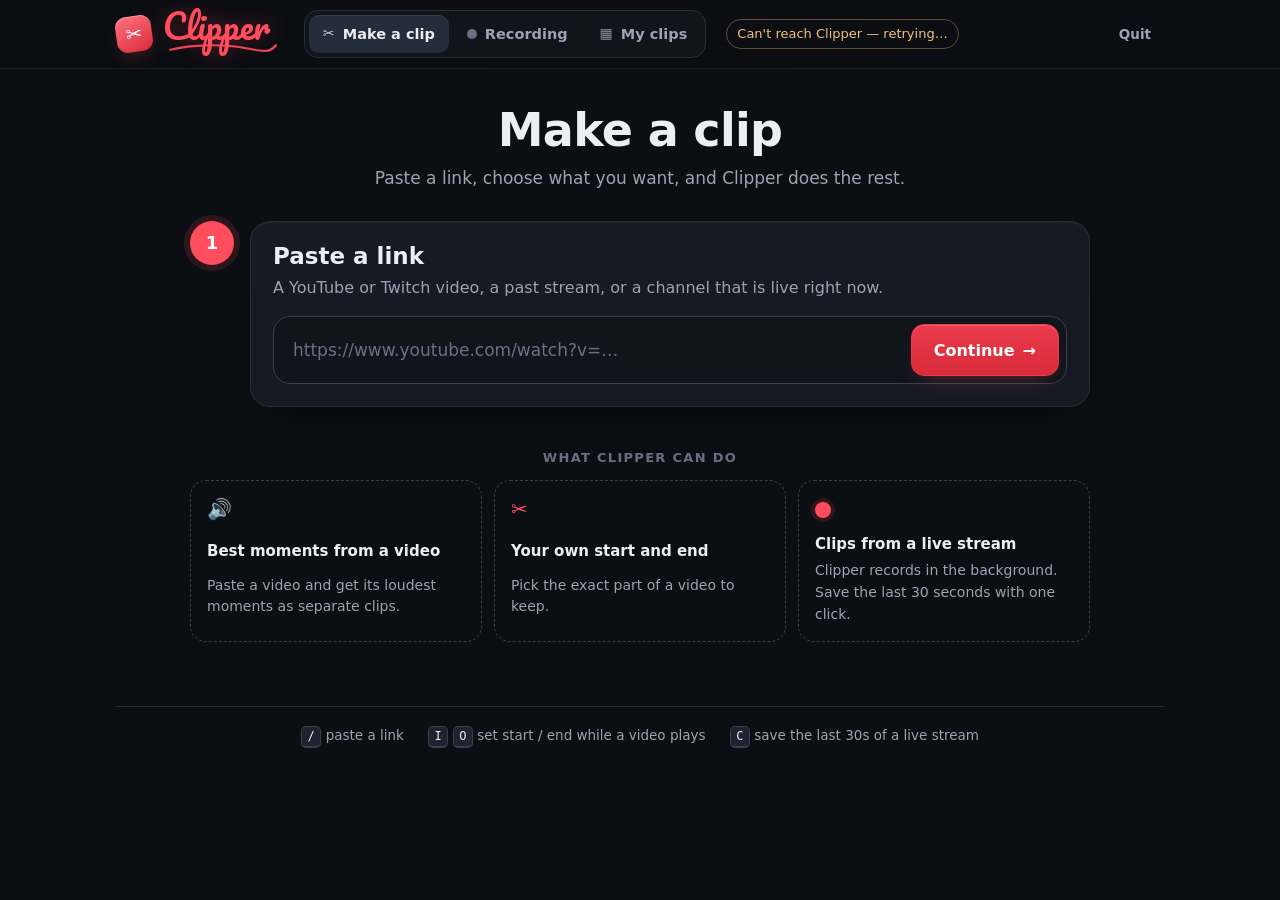
==== commit 3b0a2b0e: "Brand-new frontend and auto-highlights from a video's audio - highlights: stream a video's audio thr" ====
--- a/clipper/static/index.html
+++ b/clipper/static/index.html
@@ -2,792 +2,402 @@
 <html lang="en">
 <head>
 <meta charset="utf-8">
-<meta name="viewport" content="width=device-width, initial-scale=1">
+<meta name="viewport" content="width=device-width, initial-scale=1, viewport-fit=cover">
 <meta name="color-scheme" content="dark">
+<meta name="theme-color" content="#0b0e13">
 <title>Clipper</title>
-<link rel="icon" href="data:image/svg+xml,%3Csvg xmlns=%22http://www.w3.org/2000/svg%22 viewBox=%220 0 100 100%22%3E%3Ctext y=%22.9em%22 font-size=%2290%22%3E%E2%9C%82%3C/text%3E%3C/svg%3E">
-<style>
-  :root {
-    --bg:#0f1115; --panel:#181b22; --panel-2:#1e222b; --line:#2a2f3a; --line-2:#3a4150;
-    --text:#e7e9ee; --muted:#9aa1b1; --accent:#ff4d5e; --accent-strong:#d92b3a; --accent-soft:rgba(255,77,94,.14);
-    --ok:#3ecf8e; --warn:#f5a524; --field:#0c0e12; --radius:12px;
-  }
-  * { box-sizing:border-box; }
-  html { -webkit-text-size-adjust:100%; }
-  body { margin:0; font:15px/1.5 -apple-system, BlinkMacSystemFont, "Segoe UI", system-ui, sans-serif; background:var(--bg); color:var(--text); }
-  main { max-width:1080px; margin:0 auto; padding:0 16px 72px; }
-  [hidden] { display:none !important; }
-  a { color:var(--accent); }
-  h1, h2, h3 { margin:0; line-height:1.25; }
-  h2 { font-size:17px; }
-  .muted { color:var(--muted); }
-  .small { font-size:13px; }
-  .sr-only { position:absolute; width:1px; height:1px; padding:0; margin:-1px; overflow:hidden; clip:rect(0 0 0 0); white-space:nowrap; border:0; }
-  kbd { display:inline-block; min-width:1.6em; text-align:center; border:1px solid var(--line-2); border-bottom-width:2px; border-radius:5px; padding:0 5px; font:600 12px/1.5 ui-monospace, SFMono-Regular, Menlo, monospace; color:var(--text); background:var(--panel-2); }
-
-  /* header */
-  .top { position:sticky; top:0; z-index:5; display:flex; align-items:center; gap:12px; padding:14px 0; margin-bottom:8px; background:rgba(15,17,21,.92); border-bottom:1px solid var(--line); }
-  @supports (backdrop-filter: blur(8px)) or (-webkit-backdrop-filter: blur(8px)) {
-    .top { background:rgba(15,17,21,.75); -webkit-backdrop-filter:blur(10px); backdrop-filter:blur(10px); }
-  }
-  .brand { font-size:20px; font-weight:700; letter-spacing:-.01em; white-space:nowrap; }
-  .brand span { color:var(--accent); }
-  .summary { flex:1; min-width:0; font-size:13px; color:var(--muted); overflow:hidden; text-overflow:ellipsis; white-space:nowrap; }
-  .summary .live { color:var(--text); }
-  .summary .offline { color:var(--warn); }
-
-  /* layout */
-  .stack { display:grid; gap:20px; margin-top:16px; }
-  .grid { display:grid; gap:20px; grid-template-columns:repeat(auto-fit, minmax(min(100%, 340px), 1fr)); align-items:start; }
-  .panel { background:var(--panel); border:1px solid var(--line); border-radius:var(--radius); padding:18px; min-width:0; }
-  .panel-head { display:flex; align-items:baseline; justify-content:space-between; gap:12px; flex-wrap:wrap; margin-bottom:4px; }
-  .lede { margin:4px 0 0; font-size:13px; color:var(--muted); }
-
-  /* form controls */
-  .field { margin-top:14px; min-width:0; }
-  .field > label, .label { display:block; font-size:12px; font-weight:600; letter-spacing:.02em; color:var(--muted); margin-bottom:6px; }
-  .hint { font-size:12px; color:var(--muted); margin-top:6px; }
-  input[type=text], input[type=url], input[type=number] {
-    width:100%; min-height:40px; padding:8px 11px; border-radius:8px; border:1px solid var(--line); background:var(--field);
-    color:var(--text); font:inherit; transition:border-color .15s, box-shadow .15s, background-color .4s;
-  }
-  input::placeholder { color:#5d6474; }
-  input:focus { outline:none; border-color:var(--accent); box-shadow:0 0 0 3px var(--accent-soft); }
-  input.flash { background-color:#2a1a1e; }
-  .row { display:flex; gap:12px; flex-wrap:wrap; }
-  .row > * { flex:1 1 120px; min-width:0; }
-  .check { display:flex; gap:9px; align-items:flex-start; font-size:14px; margin-top:10px; cursor:pointer; }
-  .check input { width:16px; height:16px; margin:2px 0 0; accent-color:var(--accent); flex:none; }
-  .check .muted { font-size:13px; }
-  fieldset { border:1px solid var(--line); border-radius:10px; margin:16px 0 0; padding:6px 14px 14px; min-width:0; }
-  legend { font-size:12px; font-weight:600; letter-spacing:.02em; color:var(--muted); padding:0 6px; }
-  details.more { margin-top:12px; }
-  details.more > summary { cursor:pointer; font-size:13px; color:var(--muted); list-style:none; display:inline-flex; align-items:center; gap:6px; border-radius:6px; }
-  details.more > summary::-webkit-details-marker { display:none; }
-  details.more > summary::before { content:""; width:6px; height:6px; border-right:2px solid currentColor; border-bottom:2px solid currentColor; transform:rotate(-45deg); transition:transform .15s; }
-  details.more[open] > summary::before { transform:rotate(45deg); }
-  details.more > summary:hover { color:var(--text); }
-  .form-msg { margin-top:10px; font-size:13px; color:var(--warn); white-space:pre-line; }
-  .form-msg:empty { display:none; }
-  .actions { display:flex; align-items:center; gap:12px; flex-wrap:wrap; margin-top:16px; }
-
-  /* buttons */
-  .btn { display:inline-flex; align-items:center; justify-content:center; gap:6px; min-height:40px; padding:8px 16px; border:1px solid transparent; border-radius:8px;
-         background:var(--accent-strong); color:#fff; font:inherit; font-weight:600; line-height:1.2; text-decoration:none; cursor:pointer; white-space:nowrap;
-         transition:background-color .15s, border-color .15s, color .15s, transform .05s; touch-action:manipulation; }
-  .btn:hover { background:#e83a49; }
-  .btn:active { transform:translateY(1px); }
-  .btn.ghost { background:transparent; border-color:var(--line-2); color:var(--text); }
-  .btn.ghost:hover { background:var(--panel-2); border-color:#4a5263; }
-  .btn.sm { min-height:32px; padding:5px 11px; font-size:13px; border-radius:7px; }
-  .btn.danger:hover { color:#ff8a95; border-color:#6b2d36; }
-  .btn[aria-pressed=true] { border-color:rgba(62,207,142,.55); color:var(--ok); }
-  .btn:disabled, .btn[aria-disabled=true] { opacity:.45; cursor:not-allowed; transform:none; }
-  .btn:disabled:hover { background:var(--accent-strong); }
-  .btn.ghost:disabled:hover { background:transparent; border-color:var(--line-2); }
-  :focus-visible { outline:2px solid var(--accent); outline-offset:2px; }
-  input:focus-visible { outline:none; }
-
-  /* players */
-  .player { position:relative; aspect-ratio:16/9; background:#000; border-radius:10px; overflow:hidden; }
-  .player > iframe, .player > video, .player > div { position:absolute; inset:0; width:100%; height:100%; border:0; display:block; }
-  .marks { display:flex; flex-wrap:wrap; gap:8px; margin-top:10px; }
-  .marks kbd { margin-left:2px; }
-
-  /* recorders */
-  .recs { display:grid; gap:14px; margin-top:12px; }
-  .rec { background:var(--panel-2); border:1px solid var(--line); border-radius:10px; padding:14px; min-width:0; }
-  .rec.is-recording { border-color:#4a2a31; }
-  .rec-head { display:flex; align-items:center; gap:10px; min-width:0; flex-wrap:wrap; }
-  .rec-status { font-weight:700; white-space:nowrap; }
-  .rec-url { flex:1 1 160px; min-width:0; color:var(--muted); font-size:13px; overflow:hidden; text-overflow:ellipsis; white-space:nowrap; text-decoration:none; }
-  .rec-url[href]:hover { color:var(--text); text-decoration:underline; }
-  .rec-buf { font-size:12px; color:var(--muted); font-variant-numeric:tabular-nums; white-space:nowrap; }
-  .meter { height:4px; margin-top:10px; border-radius:2px; background:#2a2f3a; overflow:hidden; }
-  .meter > div { height:100%; background:var(--accent); transform-origin:left; transform:scaleX(0); transition:transform .4s linear; }
-  .rec:not(.is-recording) .meter > div { background:var(--line-2); }
-  .dot { width:10px; height:10px; border-radius:50%; background:var(--muted); flex:none; }
-  .dot.recording { background:var(--accent); box-shadow:0 0 0 0 rgba(255,77,94,.6); animation:pulse 1.6s infinite; }
-  .dot.error { background:var(--warn); }
-  .dot.ended, .dot.stopped { background:#5d6474; }
-  @keyframes pulse { 0% { box-shadow:0 0 0 0 rgba(255,77,94,.55); } 70% { box-shadow:0 0 0 7px rgba(255,77,94,0); } 100% { box-shadow:0 0 0 0 rgba(255,77,94,0); } }
-  .err { color:var(--warn); font-size:13px; white-space:pre-wrap; overflow-wrap:anywhere; }
-  .rec-err { margin-top:10px; }
-  .rec .watch:not(:empty) { margin-top:12px; }
-  /* Keep the clip buttons on screen while watching. */
-  .rec .watch .player { width:min(100%, calc(55vh * 16 / 9)); margin:0 auto; }
-  .clipbar { display:flex; flex-wrap:wrap; align-items:center; gap:8px; margin-top:14px; }
-  .clipbar .btn { min-height:44px; padding:8px 14px; font-variant-numeric:tabular-nums; }
-  .clipbar .check { margin:0 0 0 4px; font-size:13px; align-items:center; }
-  .clipbar .check input { margin:0; }
-  .rec-foot { display:flex; flex-wrap:wrap; gap:8px; margin-top:12px; padding-top:12px; border-top:1px solid var(--line); }
-  .rec-foot .spacer { flex:1; }
-  .auto { margin-top:12px; padding:10px 12px; border-radius:8px; background:rgba(62,207,142,.06); border:1px solid rgba(62,207,142,.18); font-size:13px; }
-  .auto-mode { font-weight:600; }
-  .chips { display:flex; flex-wrap:wrap; gap:6px; margin-top:8px; }
-  .chip { display:inline-flex; gap:4px; align-items:center; padding:2px 8px; border-radius:999px; background:#232833; color:var(--muted); font-size:12px; font-variant-numeric:tabular-nums; max-width:100%; overflow:hidden; text-overflow:ellipsis; white-space:nowrap; }
-  .chip b { color:var(--text); font-weight:600; }
-  .chip.bad { color:var(--warn); }
-  .chip.soon { color:var(--ok); }
-  .events { list-style:none; margin:8px 0 0; padding:0; color:var(--muted); font-size:12px; }
-  .events li { padding:2px 0; overflow-wrap:anywhere; }
-  .events time { font-variant-numeric:tabular-nums; color:var(--text); margin-right:6px; }
-
-  /* clips */
-  .clips-head { display:flex; align-items:baseline; gap:10px; margin-top:12px; }
-  .clips { display:grid; gap:14px; margin-top:12px; grid-template-columns:repeat(auto-fill, minmax(min(100%, 260px), 1fr)); }
-  .clip { background:var(--panel); border:1px solid var(--line); border-radius:var(--radius); overflow:hidden; min-width:0; display:flex; flex-direction:column; }
-  .thumb { position:relative; aspect-ratio:16/9; background:#000; display:grid; place-items:center; color:var(--muted); font-size:13px; }
-  .thumb video { position:absolute; inset:0; width:100%; height:100%; object-fit:contain; background:#000; }
-  .clip.error .thumb { background:#1a1416; color:var(--warn); }
-  .clip-body { padding:10px 12px 12px; display:grid; gap:6px; min-width:0; }
-  .clip-meta { display:flex; gap:8px; align-items:center; font-size:12px; color:var(--muted); }
-  .badge { padding:1px 7px; border-radius:999px; font-size:11px; font-weight:700; letter-spacing:.03em; text-transform:uppercase; background:#262b35; color:var(--text); }
-  .badge.live, .badge.auto { background:var(--accent-soft); color:#ff8a95; }
-  .clip-title { font-weight:600; font-size:14px; overflow-wrap:anywhere; }
-  .clip-src { font-size:12px; color:var(--muted); overflow:hidden; text-overflow:ellipsis; white-space:nowrap; }
-  .clip-acts { display:flex; gap:8px; flex-wrap:wrap; align-items:center; margin-top:4px; }
-  .spinner { width:22px; height:22px; border-radius:50%; border:2px solid #3a4150; border-top-color:var(--accent); animation:spin .8s linear infinite; }
-  .working { display:grid; justify-items:center; gap:8px; font-variant-numeric:tabular-nums; }
-  @keyframes spin { to { transform:rotate(360deg); } }
-  .empty { margin:12px 0 0; padding:28px 16px; text-align:center; color:var(--muted); border:1px dashed var(--line-2); border-radius:var(--radius); font-size:14px; }
-
-  /* toasts + dialog */
-  .toasts { position:fixed; z-index:20; left:50%; bottom:16px; transform:translateX(-50%); display:grid; gap:8px; width:min(420px, calc(100% - 32px)); pointer-events:none; }
-  .toast { pointer-events:auto; padding:10px 14px; border-radius:10px; background:#232833; border:1px solid var(--line-2); box-shadow:0 8px 24px rgba(0,0,0,.4); font-size:14px; white-space:pre-line; overflow-wrap:anywhere; animation:rise .18s ease-out; }
-  .toast.error { border-color:#6b4a1d; color:#ffd08a; }
-  .toast.ok { border-color:rgba(62,207,142,.4); }
-  @keyframes rise { from { opacity:0; transform:translateY(6px); } }
-  dialog { background:var(--panel); color:var(--text); border:1px solid var(--line-2); border-radius:var(--radius); padding:20px; width:min(400px, calc(100% - 32px)); }
-  dialog::backdrop { background:rgba(0,0,0,.6); }
-  dialog p { margin:8px 0 0; color:var(--muted); font-size:14px; }
-  footer { margin-top:28px; font-size:13px; color:var(--muted); display:flex; flex-wrap:wrap; gap:6px 18px; }
-
-  @media (max-width:520px) {
-    .panel { padding:14px; }
-    .summary { display:none; }
-    .top { justify-content:space-between; }
-    .clipbar .btn { flex:1 1 calc(50% - 8px); }
-  }
-  @media (prefers-reduced-motion: reduce) {
-    *, *::before, *::after { animation:none !important; transition:none !important; scroll-behavior:auto !important; }
-  }
-</style>
+<link rel="icon" href="data:image/svg+xml,%3Csvg xmlns=%22http://www.w3.org/2000/svg%22 viewBox=%220 0 100 100%22%3E%3Crect width=%22100%22 height=%22100%22 rx=%2224%22 fill=%22%23ff4d5e%22/%3E%3Ctext x=%2250%22 y=%2272%22 font-size=%2262%22 text-anchor=%22middle%22 fill=%22white%22%3E%E2%9C%82%3C/text%3E%3C/svg%3E">
+<link rel="preload" href="fonts/pacifico-latin.woff2" as="font" type="font/woff2" crossorigin>
+<link rel="preload" href="fonts/archivo-latin.woff2" as="font" type="font/woff2" crossorigin>
+<link rel="stylesheet" href="app.css">
+<script type="module" src="js/main.js"></script>
 </head>
 <body>
-<main id="app">
-  <header class="top">
-    <h1 class="brand">✂ <span>Clipper</span></h1>
-    <div class="summary" id="summary" aria-live="polite"></div>
-    <button type="button" class="btn ghost sm" id="quit" title="Stop Clipper and all recordings">Quit Clipper</button>
+<div id="app">
+  <header class="appbar">
+    <div class="wrap appbar-row">
+      <a class="logo" href="#/make" aria-label="Clipper — make a clip">
+        <span class="logo-mark" aria-hidden="true">✂</span>
+        <span class="logo-word">Clipper<svg viewBox="0 0 100 14" preserveAspectRatio="none" aria-hidden="true"><path d="M3 9 C 22 3, 50 2, 70 7 S 93 12, 98 4"/></svg></span>
+      </a>
+      <nav class="nav" aria-label="Pages">
+        <a href="#/make" data-view="make"><span class="nav-ico" aria-hidden="true">✂</span><span>Make a clip</span></a>
+        <a href="#/recording" data-view="recording"><span class="tally" id="navRecDot" aria-hidden="true"></span><span>Recording</span><span class="badge rec" id="navRec" hidden></span></a>
+        <a href="#/clips" data-view="clips"><span class="nav-ico" aria-hidden="true">▦</span><span>My clips</span><span class="badge" id="navClips" hidden></span></a>
+      </nav>
+      <span class="offline" id="offline" role="status" hidden>Can't reach Clipper — retrying…</span>
+      <button type="button" class="btn quiet sm quit" id="quit" title="Stop Clipper and all recordings">Quit</button>
+    </div>
   </header>
 
-  <div class="stack">
-    <section class="panel" id="liveSection" aria-labelledby="liveTitle" hidden>
-      <div class="panel-head">
-        <h2 id="liveTitle">Live recordings</h2>
-        <span class="small muted">Press <kbd>C</kbd> to clip the last 30s of the newest stream</span>
-      </div>
-      <div class="recs" id="recorders"></div>
+  <main class="wrap">
+    <!-- ============================== MAKE A CLIP ============================== -->
+    <section class="view" id="view-make" aria-labelledby="makeTitle">
+      <div class="page-head center">
+        <h1 id="makeTitle">Make a clip</h1>
+        <p>Paste a link, choose what you want, and Clipper does the rest.</p>
+      </div>
+
+      <ol class="steps">
+        <li class="step" id="step1">
+          <div class="step-num" aria-hidden="true"><span>1</span></div>
+          <div class="step-card">
+            <h2>Paste a link</h2>
+            <p class="step-sub">A YouTube or Twitch video, a past stream, or a channel that is live right now.</p>
+            <form class="linkbar" id="linkForm" novalidate>
+              <label for="link" class="sr-only">Video or live stream link</label>
+              <input id="link" type="url" inputmode="url" autocomplete="off" spellcheck="false" placeholder="https://www.youtube.com/watch?v=…">
+              <button type="button" class="btn quiet icon" id="linkClear" aria-label="Clear the link">✕</button>
+              <button type="submit" class="btn primary lg" id="linkGo">Continue <span aria-hidden="true">→</span></button>
+            </form>
+            <div class="msg" id="linkMsg" role="alert"></div>
+          </div>
+        </li>
+
+        <li class="step" id="step2" hidden>
+          <div class="step-num" aria-hidden="true"><span>2</span></div>
+          <div class="step-card">
+            <h2 id="step2Title">How do you want to clip it?</h2>
+            <div class="source">
+              <div class="source-thumb" id="srcThumb" aria-hidden="true"></div>
+              <div class="source-info">
+                <div class="source-title" id="srcTitle"></div>
+                <div class="source-meta" id="srcMeta"></div>
+              </div>
+            </div>
+            <div class="kind-row">
+              <p class="src-note" id="srcNote"></p>
+              <div class="seg" role="radiogroup" aria-label="What kind of link is this?">
+                <label><input type="radio" name="kind" value="video" id="kindVideo"><span>Video</span></label>
+                <label><input type="radio" name="kind" value="live" id="kindLive"><span>Live stream</span></label>
+              </div>
+            </div>
+
+            <!-- video: pick a method -->
+            <div class="methods" id="videoChoice" role="radiogroup" aria-label="How to clip this video" hidden>
+              <label class="method">
+                <input type="radio" name="method" value="best" id="methodBest" checked>
+                <span class="method-art best" aria-hidden="true"><i></i><i></i><i></i><i></i><i></i><i></i><i></i><i></i><i></i><i></i><i></i><i></i><i></i><i></i></span>
+                <span class="method-text">
+                  <b>Find the best moments <em>Recommended</em></b>
+                  <span>Clipper listens for the loudest parts and turns each one into a clip. You choose how many.</span>
+                </span>
+              </label>
+              <label class="method">
+                <input type="radio" name="method" value="manual" id="methodManual">
+                <span class="method-art manual" aria-hidden="true"><i></i></span>
+                <span class="method-text">
+                  <b>Choose the start and end myself</b>
+                  <span>Drag two handles on a timeline to keep exactly the part you want.</span>
+                </span>
+              </label>
+            </div>
+
+            <!-- live: start recording -->
+            <div class="live-setup" id="liveSetup" hidden>
+              <div class="q">
+                <div class="q-label" id="bufLabel">How far back do you want to be able to clip?</div>
+                <div class="chips" id="bufChips" role="group" aria-labelledby="bufLabel">
+                  <button type="button" class="chip" data-min="2">2 min</button>
+                  <button type="button" class="chip" data-min="5">5 min</button>
+                  <button type="button" class="chip" data-min="15">15 min</button>
+                  <button type="button" class="chip" data-min="30">30 min</button>
+                  <button type="button" class="chip" data-min="60">1 hour</button>
+                  <label class="chip-custom"><span>or</span><input class="input mono" id="liveBuf" type="number" inputmode="numeric" value="5" min="1" max="180" aria-label="Minutes to keep (1 to 180)"><span>min</span></label>
+                </div>
+              </div>
+              <label class="toggle big">
+                <input type="checkbox" id="autoOn" checked><span class="sw" aria-hidden="true"></span>
+                <span><b>Also save exciting moments automatically</b><small>When the stream gets loud or the chat goes wild</small></span>
+              </label>
+              <details class="more">
+                <summary id="autoSummary">More options</summary>
+                <div class="more-body">
+                  <div class="toggles">
+                    <label class="toggle"><input type="checkbox" id="autoLoud" checked><span class="sw" aria-hidden="true"></span><span>Auto-clip when it gets loud</span></label>
+                    <label class="toggle"><input type="checkbox" id="autoChat" checked><span class="sw" aria-hidden="true"></span><span>Auto-clip when chat gets busy <small>YouTube, Twitch</small></span></label>
+                    <label class="toggle"><input type="checkbox" id="liveVertical"><span class="sw" aria-hidden="true"></span><span>Make clips vertical 9:16 <small>Shorts, TikTok, Reels</small></span></label>
+                  </div>
+                  <div class="pair">
+                    <div class="field"><label class="label" for="autoBefore">Auto-clips: seconds before</label><input class="input mono" id="autoBefore" type="number" inputmode="numeric" value="60" min="5" max="600"></div>
+                    <div class="field"><label class="label" for="autoAfter">Auto-clips: seconds after</label><input class="input mono" id="autoAfter" type="number" inputmode="numeric" value="60" min="5" max="600"></div>
+                  </div>
+                </div>
+              </details>
+              <div class="actionbar">
+                <div class="msg" id="liveMsg" role="alert"></div>
+                <span class="grow"></span>
+                <button type="button" class="btn primary xl" id="liveGo"><span class="rec-dot" aria-hidden="true"></span> Start recording</button>
+              </div>
+            </div>
+          </div>
+        </li>
+
+        <li class="step" id="step3" hidden>
+          <div class="step-num" aria-hidden="true"><span>3</span></div>
+          <div class="step-card">
+            <h2 id="step3Title">Find the best moments</h2>
+            <div class="screen" id="playerBox">
+              <div id="playerMount"></div>
+              <div class="screen-msg" id="playerMsg" aria-live="polite">Loading the video…</div>
+            </div>
+
+            <!-- best moments -->
+            <div id="bestPanel">
+              <div class="hl-intro" id="hlIntro">
+                <p>Clipper listens to the whole video and marks the moments that are much louder than usual — cheering, shouting, big plays. <span id="hlIntroLen"></span></p>
+                <button type="button" class="btn primary xl" id="hlStart"><span aria-hidden="true">🔊</span> Find the best moments</button>
+              </div>
+              <div class="hl-progress" id="hlProgress" hidden>
+                <div class="hl-progress-row">
+                  <span class="spinner" aria-hidden="true"></span>
+                  <span id="hlStatus" aria-live="polite">Listening to the audio…</span>
+                  <span class="grow"></span>
+                  <button type="button" class="btn sm quiet" id="hlCancel">Stop</button>
+                </div>
+                <div class="progress" id="hlProgressBar" role="progressbar" aria-label="Checking the audio" aria-valuemin="0" aria-valuemax="100" aria-valuenow="0"><i id="hlBarFill"></i></div>
+              </div>
+              <div class="callout warn" id="hlError" role="alert" hidden>
+                <p id="hlErrorText"></p>
+                <div class="callout-acts">
+                  <button type="button" class="btn sm" id="hlRetry">Try again</button>
+                  <button type="button" class="btn sm" id="hlAsLive">It's live — record it instead</button>
+                </div>
+              </div>
+              <div class="graph-box" id="hlGraphBox" hidden>
+                <div class="graph-head">
+                  <span class="label">Loudness over the whole video</span>
+                  <span class="legend"><i class="lg-sel"></i> becomes a clip <i class="lg-mark"></i> loud moment</span>
+                </div>
+                <div class="graph-wrap">
+                  <canvas id="hlGraph" role="img" aria-label="Loudness of the whole video"></canvas>
+                  <div class="graph-tip" id="hlTip" hidden></div>
+                  <button type="button" class="btn sm graph-add" id="hlAdd" hidden></button>
+                </div>
+                <div class="graph-axis mono" id="hlAxis" aria-hidden="true"></div>
+              </div>
+              <div id="hlResults" hidden>
+                <div class="sliders">
+                  <label class="slider"><span class="slider-top"><span>How many clips?</span><output class="mono" id="hlCountOut" for="hlCount">10</output></span>
+                    <input type="range" id="hlCount" min="1" max="50" value="10"></label>
+                  <label class="slider"><span class="slider-top"><span>Start each clip this long before the moment</span><output class="mono" id="hlBeforeOut" for="hlBefore">45s</output></span>
+                    <input type="range" id="hlBefore" min="30" max="60" value="45"></label>
+                  <label class="slider"><span class="slider-top"><span>Keep going this long after it</span><output class="mono" id="hlAfterOut" for="hlAfter">45s</output></span>
+                    <input type="range" id="hlAfter" min="30" max="60" value="45"></label>
+                </div>
+                <h3 class="sub-head">The moments <small>Untick any you don't want. Click the graph to add your own.</small></h3>
+                <div class="moments" id="hlList"></div>
+                <p class="callout" id="hlNone" hidden>No loud moments found in this video. Click the graph to add your own, or choose the start and end yourself (step 2).</p>
+                <div class="actionbar">
+                  <label class="toggle"><input type="checkbox" id="hlVertical"><span class="sw" aria-hidden="true"></span><span>Vertical 9:16</span></label>
+                  <span class="grow"></span>
+                  <span class="summary mono" id="hlSummary"></span>
+                  <button type="button" class="btn primary xl" id="hlCreate">Create clips</button>
+                </div>
+                <div class="result" id="hlResult" role="status" hidden></div>
+              </div>
+            </div>
+
+            <!-- choose start and end -->
+            <div id="manualPanel" hidden>
+              <div class="timeline unknown" id="tl">
+                <div class="tl-track" id="tlTrack">
+                  <div class="tl-empty" id="tlEmpty">The timeline appears when the video's length is known. You can still type the times below.</div>
+                  <div class="tl-range" id="tlRange"></div>
+                  <div class="tl-handle" id="tlIn" role="slider" tabindex="0" aria-label="Clip start"><span class="tip" id="tlInTip"></span></div>
+                  <div class="tl-handle" id="tlOut" role="slider" tabindex="0" aria-label="Clip end"><span class="tip" id="tlOutTip"></span></div>
+                  <div class="tl-head" id="tlHead"></div>
+                </div>
+                <div class="tl-ticks mono" id="tlTicks" aria-hidden="true"></div>
+              </div>
+              <div class="readout">
+                <div class="field"><label class="label" for="vodStart">Start</label><input class="input mono big" id="vodStart" type="text" inputmode="decimal" autocomplete="off" placeholder="1:23"></div>
+                <div class="field"><label class="label" for="vodEnd">End</label><input class="input mono big" id="vodEnd" type="text" inputmode="decimal" autocomplete="off" placeholder="1:53"></div>
+                <div class="field"><span class="label">Length</span><div class="len mono" id="vodLen" aria-live="polite">–</div></div>
+              </div>
+              <div class="marks">
+                <button type="button" class="btn sm" id="markIn" title="Shortcut: I">Start = now <kbd aria-hidden="true">I</kbd></button>
+                <button type="button" class="btn sm" id="markOut" title="Shortcut: O">End = now <kbd aria-hidden="true">O</kbd></button>
+                <button type="button" class="btn sm" id="playSel">▶ Play selection</button>
+              </div>
+              <p class="hint">Drag the red handles, press <kbd>I</kbd> and <kbd>O</kbd> while it plays, or type times like 90, 1:30 or 1:02:03.5.</p>
+              <details class="more">
+                <summary>More options</summary>
+                <div class="more-body toggles">
+                  <label class="toggle"><input type="checkbox" id="vodPrecise"><span class="sw" aria-hidden="true"></span><span>Frame-accurate cut <small>slower, cuts exactly on your times</small></span></label>
+                </div>
+              </details>
+              <div class="actionbar">
+                <label class="toggle"><input type="checkbox" id="vodVertical"><span class="sw" aria-hidden="true"></span><span>Vertical 9:16</span></label>
+                <span class="grow"></span>
+                <div class="msg" id="vodMsg" role="alert"></div>
+                <button type="button" class="btn primary xl" id="vodGo"><span aria-hidden="true">✂</span> Create clip</button>
+              </div>
+              <div class="result" id="vodResult" role="status" hidden></div>
+            </div>
+          </div>
+        </li>
+      </ol>
+
+      <div class="explain" id="explain">
+        <h2 class="explain-title">What Clipper can do</h2>
+        <div class="explain-grid">
+          <div class="ex"><span class="ex-ico" aria-hidden="true">🔊</span><b>Best moments from a video</b><span>Paste a video and get its loudest moments as separate clips.</span></div>
+          <div class="ex"><span class="ex-ico" aria-hidden="true">✂</span><b>Your own start and end</b><span>Pick the exact part of a video to keep.</span></div>
+          <div class="ex"><span class="ex-ico rec" aria-hidden="true"></span><b>Clips from a live stream</b><span>Clipper records in the background. Save the last 30 seconds with one click.</span></div>
+        </div>
+      </div>
     </section>
 
-    <div class="grid">
-      <section class="panel" aria-labelledby="vodTitle">
-        <h2 id="vodTitle">Clip a video</h2>
-        <p class="lede">YouTube videos, past streams, Twitch VODs…</p>
-        <form id="vodForm" novalidate>
-          <div class="field">
-            <label for="vodUrl">Video link</label>
-            <input id="vodUrl" type="url" inputmode="url" autocomplete="off" spellcheck="false" placeholder="https://www.youtube.com/watch?v=…">
-          </div>
-          <div id="vodPlayerBox" class="field" hidden>
-            <div class="player" id="vodPlayer"></div>
-            <div class="marks">
-              <button type="button" class="btn ghost sm" id="markIn" title="Shortcut: I">Start = now <kbd aria-hidden="true">I</kbd></button>
-              <button type="button" class="btn ghost sm" id="markOut" title="Shortcut: O">End = now <kbd aria-hidden="true">O</kbd></button>
-              <button type="button" class="btn ghost sm" id="playSel">▶ Play selection</button>
-            </div>
-          </div>
-          <div class="hint" id="vodPlayerMsg" aria-live="polite"></div>
-          <div class="row">
-            <div class="field"><label for="vodStart">Start</label><input id="vodStart" type="text" inputmode="decimal" autocomplete="off" placeholder="1:23"></div>
-            <div class="field"><label for="vodEnd">End</label><input id="vodEnd" type="text" inputmode="decimal" autocomplete="off" placeholder="1:53"></div>
-          </div>
-          <div class="hint" id="vodLen">Seconds, m:ss or h:mm:ss — e.g. 90, 1:30, 1:02:03.5</div>
-          <label class="check"><input type="checkbox" id="vodPrecise"> <span>Frame-accurate cut <span class="muted">(slower)</span></span></label>
-          <label class="check"><input type="checkbox" id="vodVertical"> <span>Vertical 9:16 <span class="muted">(Shorts, TikTok, Reels)</span></span></label>
-          <div class="form-msg" id="vodMsg" role="alert"></div>
-          <div class="actions"><button type="submit" class="btn" id="vodGo">Create clip</button></div>
-        </form>
-      </section>
-
-      <section class="panel" aria-labelledby="liveFormTitle">
-        <h2 id="liveFormTitle">Clip a live stream</h2>
-        <p class="lede">Recording runs in the background — clip the last moments any time.</p>
-        <form id="liveForm" novalidate>
-          <div class="field">
-            <label for="liveUrl">Live stream link</label>
-            <input id="liveUrl" type="url" inputmode="url" autocomplete="off" spellcheck="false" placeholder="https://www.youtube.com/@channel/live or twitch.tv/…">
-          </div>
-          <div class="field">
-            <label for="liveBuf">Rewind buffer (minutes)</label>
-            <input id="liveBuf" type="number" inputmode="numeric" value="5" min="1" max="180" aria-describedby="liveBufHint">
-            <div class="hint" id="liveBufHint">How far back you can clip. 1–180 minutes.</div>
-          </div>
-          <label class="check"><input type="checkbox" id="liveVertical"> <span>Vertical 9:16 clips</span></label>
-          <fieldset>
-            <legend>Auto-clip</legend>
-            <label class="check"><input type="checkbox" id="autoLoud" checked> <span>When it gets loud</span></label>
-            <label class="check"><input type="checkbox" id="autoChat" checked> <span>When chat gets busy <span class="muted">(YouTube, Twitch)</span></span></label>
-            <details class="more">
-              <summary id="autoSummary">Clip 60s before · 60s after</summary>
-              <div class="row">
-                <div class="field"><label for="autoBefore">Seconds before</label><input id="autoBefore" type="number" inputmode="numeric" value="60" min="5" max="600"></div>
-                <div class="field"><label for="autoAfter">Seconds after</label><input id="autoAfter" type="number" inputmode="numeric" value="60" min="5" max="600"></div>
-              </div>
-              <div class="hint">5–600 seconds around each loud moment or chat spike.</div>
-            </details>
-          </fieldset>
-          <div class="form-msg" id="liveMsg" role="alert"></div>
-          <div class="actions"><button type="submit" class="btn" id="liveGo">Start watching</button></div>
-        </form>
-      </section>
-    </div>
-
-    <section aria-labelledby="clipsTitle">
-      <div class="clips-head">
-        <h2 id="clipsTitle">Clips</h2>
-        <span class="small muted" id="clipCount"></span>
+    <!-- ============================== RECORDING ============================== -->
+    <section class="view" id="view-recording" aria-labelledby="recTitle" hidden>
+      <div class="page-head">
+        <h1 id="recTitle">Recording</h1>
+        <p id="recHint">When something happens, press a button. Clipper saves what <em>already</em> happened. Press <kbd>C</kbd> to save the last 30 seconds.</p>
+      </div>
+      <div class="monitors" id="recorders"></div>
+      <div class="empty" id="recEmpty">
+        <div class="empty-art rec" aria-hidden="true"><span class="tally"></span></div>
+        <strong>Nothing is recording</strong>
+        <p>Paste a link to a live stream on the Make a clip page and press Start recording.</p>
+        <a class="btn primary" href="#/make">Paste a live stream link</a>
+      </div>
+    </section>
+
+    <!-- ============================== MY CLIPS ============================== -->
+    <section class="view" id="view-clips" aria-labelledby="clipsTitle" hidden>
+      <div class="page-head">
+        <h1 id="clipsTitle">My clips</h1>
+        <p id="clipCount"></p>
       </div>
       <div class="clips" id="clips"></div>
-      <p class="empty" id="clipsEmpty">No clips yet. Clip a video or a live stream and it shows up here.</p>
+      <div class="empty" id="clipsEmpty">
+        <div class="empty-art reel" aria-hidden="true"><i></i><i></i><i></i></div>
+        <strong>No clips yet</strong>
+        <p>Everything you clip — by hand or automatically — shows up here, ready to play and download.</p>
+        <a class="btn primary" href="#/make">Make your first clip</a>
+      </div>
     </section>
+
+    <footer class="keys" aria-label="Keyboard shortcuts">
+      <span><kbd>/</kbd> paste a link</span>
+      <span><kbd>I</kbd> <kbd>O</kbd> set start / end while a video plays</span>
+      <span><kbd>C</kbd> save the last 30s of a live stream</span>
+    </footer>
+  </main>
+</div>
+
+<div class="toasts" id="toasts" role="status" aria-live="polite"></div>
+
+<dialog id="viewer" aria-labelledby="viewerTitle">
+  <video id="viewerVideo" controls playsinline preload="none"></video>
+  <div class="viewer-bar">
+    <div class="viewer-title" id="viewerTitle"></div>
+    <a class="btn sm" id="viewerDl" download>↓ Download</a>
+    <button type="button" class="btn sm" id="viewerVert">Make 9:16</button>
+    <button type="button" class="btn sm quiet" id="viewerClose">✕ Close</button>
   </div>
-
-  <footer>
-    <span><kbd>I</kbd> / <kbd>O</kbd> set start / end from the player</span>
-    <span><kbd>C</kbd> clip the last 30s of the newest live stream</span>
-  </footer>
-</main>
-
-<div class="toasts" id="toasts" role="status" aria-live="polite"></div>
+</dialog>
 
 <dialog id="quitDlg" aria-labelledby="quitTitle">
   <form method="dialog">
     <h2 id="quitTitle">Quit Clipper?</h2>
-    <p>Any live recordings stop. Saved clips are kept.</p>
-    <div class="actions" style="justify-content:flex-end">
-      <button type="submit" class="btn ghost" value="cancel" autofocus>Cancel</button>
-      <button type="submit" class="btn" value="quit">Quit Clipper</button>
+    <p>Any live recordings stop. Your saved clips are kept.</p>
+    <div class="dlg-acts">
+      <button type="submit" class="btn" value="cancel" autofocus>Cancel</button>
+      <button type="submit" class="btn primary" value="quit">Quit Clipper</button>
     </div>
   </form>
 </dialog>
 
+<template id="stoppedTpl">
+  <main class="stopped">
+    <div>
+      <div class="logo stacked">
+        <span class="logo-mark" aria-hidden="true">✂</span>
+        <span class="logo-word">Clipper<svg viewBox="0 0 100 14" preserveAspectRatio="none" aria-hidden="true"><path d="M3 9 C 22 3, 50 2, 70 7 S 93 12, 98 4"/></svg></span>
+      </div>
+      <h1>Clipper has stopped</h1>
+      <p>Your clips are saved. You can close this tab.</p>
+    </div>
+  </main>
+</template>
+
 <template id="recTpl">
-  <article class="rec">
-    <div class="rec-head">
-      <span class="dot" aria-hidden="true"></span>
-      <span class="rec-status"></span>
-      <a class="rec-url" target="_blank" rel="noopener noreferrer"></a>
-      <span class="rec-buf"></span>
-    </div>
-    <div class="meter" aria-hidden="true"><div></div></div>
-    <div class="err rec-err" hidden></div>
-    <div class="watch"></div>
-    <div class="clipbar" role="group" aria-label="Save a clip">
-      <button type="button" class="btn" data-act="clip" data-s="15">Last 15s</button>
-      <button type="button" class="btn" data-act="clip" data-s="30" title="Shortcut: C (newest stream)">Last 30s</button>
-      <button type="button" class="btn" data-act="clip" data-s="60">Last 60s</button>
-      <button type="button" class="btn" data-act="clip" data-s="120">Last 120s</button>
-      <button type="button" class="btn ghost" data-act="clip" data-s="30" data-a="15">30s + next 15s</button>
-      <label class="check" title="Save clips vertical (Shorts, TikTok, Reels)"><input type="checkbox" class="rec-vertical"> 9:16</label>
-    </div>
-    <div class="auto" hidden>
-      <div class="auto-mode"></div>
-      <div class="chips">
-        <span class="chip auto-vol"></span>
-        <span class="chip auto-chat"></span>
-        <span class="chip auto-count"></span>
-        <span class="chip soon auto-pending" hidden>saving one soon…</span>
-      </div>
-      <ul class="events" aria-label="Recent auto-clip triggers"></ul>
-    </div>
-    <div class="rec-foot">
-      <button type="button" class="btn ghost sm" data-act="watch">▶ Watch</button>
-      <button type="button" class="btn ghost sm" data-act="auto" aria-pressed="false">Auto-clip</button>
-      <span class="spacer"></span>
-      <button type="button" class="btn ghost sm" data-act="stop">Stop</button>
-      <button type="button" class="btn ghost sm danger" data-act="del">Remove</button>
+  <article class="mon">
+    <header class="mon-head">
+      <span class="tally" aria-hidden="true"></span>
+      <span class="mon-state"></span>
+      <span class="mon-tc mono" title="Time since recording started"></span>
+      <a class="mon-url" target="_blank" rel="noopener noreferrer"></a>
+      <div class="mon-tools">
+        <button type="button" class="btn sm" data-act="watch">▶ Watch here</button>
+        <button type="button" class="btn sm" data-act="auto" aria-pressed="false">Auto-clip</button>
+        <button type="button" class="btn sm" data-act="stop">■ Stop</button>
+        <button type="button" class="btn sm danger" data-act="del">Remove</button>
+      </div>
+    </header>
+    <div class="mon-body">
+      <div class="watch"></div>
+      <div class="clipbar-head">
+        <span class="q-label">Save what just happened</span>
+        <label class="toggle" title="Save clips vertical (Shorts, TikTok, Reels)"><input type="checkbox" class="rec-vertical"><span class="sw" aria-hidden="true"></span><span>9:16</span></label>
+      </div>
+      <div class="clipbar" role="group" aria-label="Save a clip">
+        <button type="button" class="btn primary cut" data-act="clip" data-s="15"><b>Last 15s</b></button>
+        <button type="button" class="btn primary cut" data-act="clip" data-s="30" title="Shortcut: C (newest stream)"><b>Last 30s</b><small>key C</small></button>
+        <button type="button" class="btn primary cut" data-act="clip" data-s="60"><b>Last 60s</b></button>
+        <button type="button" class="btn primary cut" data-act="clip" data-s="120"><b>Last 120s</b></button>
+        <button type="button" class="btn cut" data-act="clip" data-s="30" data-a="15"><b>30s + next 15s</b><small>waits 15s</small></button>
+      </div>
+      <p class="mon-wait hint">Connecting to the stream… the buttons turn on in a few seconds.</p>
+      <div class="buf">
+        <div class="buf-head"><span>What Clipper has kept</span><span class="mono buf-txt"></span></div>
+        <div class="buf-track">
+          <div class="buf-fill"></div>
+          <div class="buf-sel"></div>
+          <div class="buf-marks"></div>
+          <div class="buf-now" aria-hidden="true"></div>
+        </div>
+        <div class="buf-ticks mono" aria-hidden="true"><span class="t0"></span><span class="t1"></span><span>now</span></div>
+      </div>
+      <div class="err mon-err" hidden></div>
+      <div class="auto" hidden>
+        <div class="auto-top">
+          <span class="auto-mode"></span>
+          <span class="soon auto-pending" hidden>● saving one soon…</span>
+        </div>
+        <div class="auto-stats">
+          <span class="stat auto-vol">Volume <span class="vu" aria-hidden="true"><i></i></span><b class="mono"></b></span>
+          <span class="stat auto-chat">Chat <b></b></span>
+          <span class="stat auto-count"><b class="mono"></b></span>
+        </div>
+        <ul class="events" aria-label="Recent auto-clip triggers"></ul>
+      </div>
     </div>
   </article>
 </template>
 
 <template id="clipTpl">
   <article class="clip">
-    <div class="thumb"></div>
+    <button type="button" class="thumb" disabled>
+      <span class="shade" aria-hidden="true"></span>
+      <span class="tags"></span>
+      <span class="dur mono" hidden></span>
+      <span class="play" aria-hidden="true"></span>
+      <span class="state"></span>
+    </button>
     <div class="clip-body">
-      <div class="clip-meta"><span class="badge"></span><time></time></div>
       <div class="clip-title"></div>
       <div class="clip-src"></div>
+      <div class="clip-when mono"></div>
       <div class="err clip-err" hidden></div>
       <div class="clip-acts" hidden>
-        <a class="btn ghost sm dl" download>Download</a>
-        <button type="button" class="btn ghost sm" data-act="vertical">Make 9:16</button>
+        <a class="btn sm dl" download>↓ Download</a>
+        <button type="button" class="btn sm" data-act="vertical">Make 9:16</button>
       </div>
     </div>
   </article>
 </template>
-
-<script>
-"use strict";
-const $ = (id) => document.getElementById(id);
-
-// -- helpers ------------------------------------------------------------------------
-// Write to the DOM only when a value actually changes (keeps polling cheap).
-const setText = (el, v) => { v = String(v ?? ""); if (el.textContent !== v) el.textContent = v; };
-const setHidden = (el, h) => { h = !!h; if (el.hidden !== h) el.hidden = h; };
-const setDisabled = (el, d) => { d = !!d; if (el.disabled !== d) el.disabled = d; };
-const setAttr = (el, k, v) => { if (v == null) { if (el.hasAttribute(k)) el.removeAttribute(k); } else if (el.getAttribute(k) !== String(v)) el.setAttribute(k, v); };
-const setClass = (el, c, on) => { if (el.classList.contains(c) !== !!on) el.classList.toggle(c, !!on); };
-const typing = (e) => { const t = e.target; return e.ctrlKey || e.metaKey || e.altKey || t.isContentEditable ||
-  ["INPUT", "TEXTAREA", "SELECT"].includes(t.tagName) || $("quitDlg").open; };
-const fmt = (s) => { s = Math.max(0, s); const h = Math.floor(s / 3600), m = Math.floor(s / 60) % 60, x = (s % 60).toFixed(1).padStart(4, "0");
-                     return (h ? `${h}:${String(m).padStart(2, "0")}` : `${m}`) + `:${x}`; };
-const dur = (s) => { s = Math.round(s); const m = Math.floor(s / 60); return m ? `${m}:${String(s % 60).padStart(2, "0")}` : `${s}s`; };
-const clock = (t) => new Date(t * 1000).toLocaleTimeString([], { hour: "2-digit", minute: "2-digit", second: "2-digit" });
-// Same rules as clipper/timeparse.py: "90", "1:30", "1:02:03.5". Returns null when invalid.
-function parseTime(text) {
-  const parts = String(text).trim().split(":");
-  if (!String(text).trim() || parts.length > 3) return null;
-  let s = 0;
-  for (const p of parts) { const n = Number(p.trim()); if (p.trim() === "" || !Number.isFinite(n)) return null; s = s * 60 + n; }
-  return s >= 0 ? s : null;
-}
-const reduceMotion = matchMedia("(prefers-reduced-motion: reduce)");
-
-// -- API ----------------------------------------------------------------------------
-function errorMessage(detail, fallback) {
-  if (Array.isArray(detail)) {
-    const say = (e) => { const f = e.loc?.at(-1);
-      return f === "url" ? "Paste a link starting with https://" : `${String(f ?? "").replace(/_/g, " ")}: ${e.msg}`.replace(/^: /, ""); };
-    return [...new Set(detail.map(say))].join("\n");
-  }
-  return (typeof detail === "string" && detail) || fallback;
-}
-async function api(path, opts = {}) {
-  let res;
-  try { res = await fetch(path, { headers: { "Content-Type": "application/json" }, ...opts }); }
-  catch { throw new Error("Can't reach Clipper. Is it still running?"); }
-  const body = await res.json().catch(() => ({}));
-  if (!res.ok) throw new Error(errorMessage(body.detail, res.statusText || `Error ${res.status}`));
-  return body;
-}
-const post = (path, data) => api(path, { method: "POST", body: JSON.stringify(data || {}) });
-
-function toast(msg, kind = "info", ms = kind === "error" ? 6000 : 2500) {
-  const box = $("toasts"), el = document.createElement("div");
-  el.className = `toast ${kind}`; el.textContent = msg;
-  if (kind === "error") el.setAttribute("role", "alert");
-  box.appendChild(el);
-  while (box.children.length > 3) box.firstElementChild.remove();
-  setTimeout(() => el.remove(), ms);
-}
-async function busy(btn, label, fn) {
-  const old = btn.textContent; btn.disabled = true; if (label) btn.textContent = label;
-  try { return await fn(); } finally { btn.disabled = false; if (label) btn.textContent = old; }
-}
-
-// -- video player for marking start / end ------------------------------------------
-let player = null, ytReady = null, previewFor = "";
-function loadYouTubeApi() {
-  if (window.YT?.Player) return Promise.resolve();
-  if (!ytReady) ytReady = new Promise((ok, fail) => {
-    window.onYouTubeIframeAPIReady = ok;
-    const s = document.createElement("script"); s.src = "https://www.youtube.com/iframe_api"; s.async = true;
-    s.onerror = () => { ytReady = null; s.remove(); fail(new Error("couldn't load the YouTube player")); };
-    document.head.appendChild(s);
-  });
-  return ytReady;
-}
-function resetPreview() {
-  player = null; clearInterval(selTimer);
-  $("vodPlayerBox").hidden = true; $("vodPlayer").replaceChildren();
-}
-async function loadPreview() {
-  const url = $("vodUrl").value.trim();
-  if (url === previewFor) return;
-  previewFor = url; resetPreview();
-  if (!url) { setText($("vodPlayerMsg"), ""); return; }
-  setText($("vodPlayerMsg"), "Loading preview…");
-  try {
-    const p = await api(`/api/preview?url=${encodeURIComponent(url)}`);
-    if (p.kind === "youtube") await loadYouTubeApi();
-    if (previewFor !== url) return;
-    if (p.kind === "youtube") {
-      const div = document.createElement("div"); $("vodPlayer").appendChild(div);
-      const yt = new YT.Player(div, { videoId: p.id, playerVars: { playsinline: 1, rel: 0 } });
-      player = { time: () => yt.getCurrentTime?.() ?? 0, seek: (t) => yt.seekTo?.(t, true), play: () => yt.playVideo?.(), pause: () => yt.pauseVideo?.() };
-    } else {
-      const v = document.createElement("video"); v.src = p.url; v.controls = true; v.playsInline = true; v.preload = "metadata";
-      $("vodPlayer").appendChild(v);
-      player = { time: () => v.currentTime, seek: (t) => { v.currentTime = t; }, play: () => v.play().catch(() => {}), pause: () => v.pause() };
-    }
-    $("vodPlayerBox").hidden = false;
-    setText($("vodPlayerMsg"), "Play the video, then press Start = now / End = now (or I / O).");
-  } catch (e) {
-    if (previewFor === url) setText($("vodPlayerMsg"), `No preview: ${e.message}. You can still type the times.`);
-  }
-}
-$("vodUrl").addEventListener("change", loadPreview);
-$("vodUrl").addEventListener("paste", () => setTimeout(loadPreview, 0));
-$("vodUrl").addEventListener("keydown", (e) => { if (e.key === "Enter") { e.preventDefault(); loadPreview(); } });
-
-function flash(input) { input.classList.add("flash"); setTimeout(() => input.classList.remove("flash"), 400); }
-function mark(id) { if (!player) return; $(id).value = fmt(player.time()); flash($(id)); updateLength(); }
-const markIn = () => mark("vodStart"), markOut = () => mark("vodEnd");
-$("markIn").onclick = markIn; $("markOut").onclick = markOut;
-let selTimer = null;
-$("playSel").onclick = () => {
-  const a = parseTime($("vodStart").value), b = parseTime($("vodEnd").value);
-  if (!player || a == null || b == null || b <= a) { setText($("vodMsg"), "Set a start and an end first."); return; }
-  setText($("vodMsg"), "");
-  player.seek(a); player.play(); clearInterval(selTimer);
-  selTimer = setInterval(() => { if (!player || player.time() >= b) { player?.pause(); clearInterval(selTimer); } }, 200);
-};
-function updateLength() {
-  const a = parseTime($("vodStart").value), b = parseTime($("vodEnd").value);
-  setText($("vodLen"), a != null && b != null && b > a ? `Clip length: ${fmt(b - a)}`
-                                                     : "Seconds, m:ss or h:mm:ss — e.g. 90, 1:30, 1:02:03.5");
-}
-$("vodStart").addEventListener("input", updateLength);
-$("vodEnd").addEventListener("input", updateLength);
-
-$("vodForm").onsubmit = (e) => {
-  e.preventDefault();
-  const start = $("vodStart").value.trim(), end = $("vodEnd").value.trim(), msg = $("vodMsg");
-  const a = parseTime(start), b = parseTime(end);
-  const problem = !$("vodUrl").value.trim() ? "Paste a link starting with https://"
-    : a == null ? "Start isn't a time — try 90, 1:30 or 1:02:03."
-    : b == null ? "End isn't a time — try 90, 1:30 or 1:02:03."
-    : b <= a ? "End must be after start." : "";
-  setText(msg, problem);
-  if (problem) return;
-  busy($("vodGo"), "Creating…", async () => {
-    try {
-      await post("/api/vod/clip", { url: $("vodUrl").value.trim(), start, end, precise: $("vodPrecise").checked,
-                                     vertical: $("vodVertical").checked });
-      toast("Clip started — it appears under Clips.", "ok"); kick();
-    } catch (err) { setText(msg, err.message); }
-  });
-};
-
-// -- live streams -------------------------------------------------------------------
-function autoSettings() {
-  const n = (id, d) => { const v = Math.min(600, Math.max(5, Number($(id).value) || d)); $(id).value = v; return v; };
-  return { audio: $("autoLoud").checked, chat: $("autoChat").checked,
-           before: n("autoBefore", 60), after: n("autoAfter", 60), vertical: $("liveVertical").checked };
-}
-function updateAutoSummary() {
-  const n = (id, d) => Math.min(600, Math.max(5, Number($(id).value) || d));
-  setText($("autoSummary"), `Clip ${n("autoBefore", 60)}s before · ${n("autoAfter", 60)}s after`);
-}
-$("autoBefore").addEventListener("input", updateAutoSummary);
-$("autoAfter").addEventListener("input", updateAutoSummary);
-
-$("liveForm").onsubmit = (e) => {
-  e.preventDefault();
-  const msg = $("liveMsg");
-  if (!$("liveUrl").value.trim()) { setText(msg, "Paste a link starting with https://"); return; }
-  setText(msg, "");
-  // Empty or out-of-range buffer falls back to 5 minutes / clamps to 1–180.
-  const minutes = Math.min(180, Math.max(1, Number($("liveBuf").value) || 5));
-  $("liveBuf").value = minutes;
-  busy($("liveGo"), "Starting…", async () => {
-    try {
-      const rec = await post("/api/live/start", { url: $("liveUrl").value.trim(), buffer_seconds: Math.round(minutes * 60), auto: autoSettings() });
-      revealRec = rec.id; kick();
-    } catch (err) { setText(msg, err.message); }
-  });
-};
-
-// One "vertical" setting for manual live clips, mirrored on every recorder card.
-function setLiveVertical(v) {
-  $("liveVertical").checked = v;
-  for (const n of recNodes.values()) n.vertical.checked = v;
-}
-$("liveVertical").addEventListener("change", (e) => setLiveVertical(e.target.checked));
-
-const STATUS = { recording: "Recording", ended: "Stream ended", error: "Error", stopped: "Stopped" };
-let recs = [], revealRec = null;
-const recNodes = new Map();
-
-function makeRec(r) {
-  const el = $("recTpl").content.firstElementChild.cloneNode(true), q = (s) => el.querySelector(s);
-  el.dataset.id = r.id;
-  const n = { el, dot: q(".dot"), status: q(".rec-status"), url: q(".rec-url"), buf: q(".rec-buf"), fill: q(".meter > div"),
-              err: q(".rec-err"), watch: q(".watch"), clips: [...el.querySelectorAll('[data-act="clip"]')], vertical: q(".rec-vertical"),
-              auto: q(".auto"), mode: q(".auto-mode"), vol: q(".auto-vol"), chat: q(".auto-chat"), count: q(".auto-count"),
-              pending: q(".auto-pending"), events: q(".events"), watchBtn: q('[data-act="watch"]'), autoBtn: q('[data-act="auto"]'),
-              stopBtn: q('[data-act="stop"]'), delBtn: q('[data-act="del"]'), evKey: "", fillVal: -1 };
-  n.vertical.checked = $("liveVertical").checked;
-  return n;
-}
-function updateRec(n, r) {
-  const live = r.status === "recording";
-  setClass(n.el, "is-recording", live);
-  setAttr(n.dot, "class", `dot ${r.status}`);
-  setText(n.status, STATUS[r.status] || r.status);
-  setText(n.url, r.url); setAttr(n.url, "title", r.url);
-  setAttr(n.url, "href", /^https?:\/\//i.test(r.url) ? r.url : null);
-  setText(n.buf, `${dur(r.buffered)} of ${dur(r.buffer_seconds)} buffered`);
-  const fill = Math.round(Math.min(1, r.buffer_seconds ? r.buffered / r.buffer_seconds : 0) * 1000) / 1000;
-  if (fill !== n.fillVal) { n.fillVal = fill; n.fill.style.transform = `scaleX(${fill})`; }
-  setText(n.err, r.error); setHidden(n.err, !r.error);
-  for (const b of n.clips) setDisabled(b, !r.buffered);
-  setHidden(n.watchBtn, !r.youtube_id);
-  setText(n.watchBtn, n.watch.firstChild ? "Hide video" : "▶ Watch");
-  setHidden(n.autoBtn, !live);
-  setAttr(n.autoBtn, "aria-pressed", String(!!r.auto));
-  setText(n.autoBtn, r.auto ? "Auto-clip: on" : "Auto-clip: off");
-  setHidden(n.stopBtn, !live); setHidden(n.delBtn, live);
-
-  const a = r.auto;
-  setHidden(n.auto, !a);
-  if (!a) return;
-  const what = [a.audio && "loud moments", a.chat && "busy chat"].filter(Boolean).join(" + ");
-  setText(n.mode, `Auto-clipping ${what} · ${a.before}s before, ${a.after}s after${a.vertical ? " · 9:16" : ""}`);
-  setHidden(n.vol, !a.audio);
-  setText(n.vol, a.level_db == null ? "Volume –" : `Volume ${a.level_db} dB`);
-  setHidden(n.chat, !a.chat);
-  const chatOk = a.chat_status === "connected";
-  setText(n.chat, `Chat ${a.chat_status}${chatOk ? ` · ${a.chat_rate} msgs/10s` : ""}`);
-  setAttr(n.chat, "title", `Chat ${a.chat_status}`);
-  setClass(n.chat, "bad", a.chat && !/^(connected|connecting|starting)/.test(a.chat_status));
-  setText(n.count, `${a.clips} auto clip${a.clips === 1 ? "" : "s"}`);
-  setHidden(n.pending, !a.pending);
-  const evKey = a.events.map((e) => e.time).join();
-  if (evKey !== n.evKey) {
-    n.evKey = evKey;
-    n.events.replaceChildren(...a.events.slice().reverse().map((e) => {
-      const li = document.createElement("li"), t = document.createElement("time");
-      t.textContent = clock(e.time);
-      li.append(t, `${e.kind === "loud" ? "Loud" : "Chat spike"} (${e.detail})`);
-      return li;
-    }));
-  }
-}
-// Put keyed nodes into `box` in order, moving only those that are out of place
-// (moving a node that holds a <video> or <iframe> would interrupt it).
-function reconcile(box, nodes, items, make, update) {
-  const keep = new Set(items.map((x) => x.id));
-  for (const [id, n] of nodes) if (!keep.has(id)) { n.el.remove(); nodes.delete(id); }
-  items.forEach((x, i) => {
-    let n = nodes.get(x.id);
-    if (!n) { n = make(x); nodes.set(x.id, n); }
-    update(n, x);
-    const at = box.children[i];
-    if (at !== n.el) box.insertBefore(n.el, at || null);
-  });
-}
-function renderRecorders() {
-  reconcile($("recorders"), recNodes, recs.slice().reverse(), makeRec, updateRec);
-  setHidden($("liveSection"), !recs.length);
-  if (revealRec && recNodes.has(revealRec)) {
-    recNodes.get(revealRec).el.scrollIntoView({ block: "nearest", behavior: reduceMotion.matches ? "auto" : "smooth" });
-    revealRec = null;
-  }
-}
-
-function clipLive(r, before, after = 0) {
-  const label = `Clipping last ${before}s${after ? ` + next ${after}s` : ""}…`;
-  return post(`/api/live/${r.id}/clip`, { seconds_before: before, seconds_after: after, vertical: $("liveVertical").checked })
-    .then(() => { toast(label, "ok"); kick(); });
-}
-$("recorders").addEventListener("change", (e) => {
-  if (e.target.classList.contains("rec-vertical")) setLiveVertical(e.target.checked);
-});
-$("recorders").addEventListener("click", async (e) => {
-  const b = e.target.closest("button[data-act]"); if (!b) return;
-  const id = b.closest(".rec").dataset.id, r = recs.find((x) => x.id === id), n = recNodes.get(id);
-  if (!r) return;
-  try {
-    switch (b.dataset.act) {
-      case "clip": await clipLive(r, +b.dataset.s, +(b.dataset.a || 0)); break;
-      case "stop": await busy(b, "Stopping…", () => post(`/api/live/${id}/stop`)); kick(); break;
-      case "del": await api(`/api/live/${id}`, { method: "DELETE" }); kick(); break;
-      case "auto":
-        await busy(b, null, () => post(`/api/live/${id}/auto`, r.auto ? { audio: false, chat: false } : autoSettings()));
-        kick(); break;
-      case "watch":
-        if (n.watch.firstChild) n.watch.replaceChildren();
-        else {
-          const box = document.createElement("div"), f = document.createElement("iframe");
-          box.className = "player";
-          f.src = `https://www.youtube.com/embed/${encodeURIComponent(r.youtube_id)}?autoplay=1&mute=1&playsinline=1`;
-          f.allow = "autoplay; fullscreen; picture-in-picture"; f.title = "Live stream video";
-          box.appendChild(f); n.watch.appendChild(box);
-        }
-        updateRec(n, r); break;
-    }
-  } catch (err) { toast(err.message, "error"); }
-});
-
-document.addEventListener("keydown", (e) => {
-  if (typing(e)) return;
-  const k = e.key.toLowerCase();
-  if (k === "i") markIn();
-  else if (k === "o") markOut();
-  else if (k === "c" && !e.repeat) {
-    const r = [...recs].reverse().find((x) => x.status === "recording" && x.buffered);
-    if (r) clipLive(r, 30).catch((err) => toast(err.message, "error"));
-    else toast(recs.some((x) => x.status === "recording") ? "Nothing buffered to clip yet." : "No live stream is recording — start watching one first.");
-  }
-});
-
-// -- clips --------------------------------------------------------------------------
-const KIND = { vod: "Video", live: "Live", auto: "Auto", edit: "9:16" };
-const clipNodes = new Map();
-const lazy = "IntersectionObserver" in window ? new IntersectionObserver((entries) => {
-  for (const en of entries) if (en.isIntersecting) { loadVideo(en.target); lazy.unobserve(en.target); }
-}, { rootMargin: "300px" }) : null;
-function loadVideo(v) { if (!v.src) { v.preload = "metadata"; v.src = v.dataset.src; } }
-
-function makeClip(j) {
-  const el = $("clipTpl").content.firstElementChild.cloneNode(true), q = (s) => el.querySelector(s);
-  el.dataset.id = j.id;
-  // A label ends with " · <source url>" for video/live clips; show that part on its own line.
-  const i = j.label.lastIndexOf(" · "), tail = i >= 0 ? j.label.slice(i + 3) : "";
-  const src = tail.includes("://") ? tail : "", title = src ? j.label.slice(0, i) : j.label;
-  q(".badge").textContent = KIND[j.kind] || j.kind; q(".badge").classList.add(j.kind);
-  q("time").textContent = clock(j.created); q("time").dateTime = new Date(j.created * 1000).toISOString();
-  q(".clip-title").textContent = title;
-  q(".clip-src").textContent = src; q(".clip-src").title = src; q(".clip-src").hidden = !src;
-  return { el, thumb: q(".thumb"), err: q(".clip-err"), acts: q(".clip-acts"), dl: q(".dl"), vert: q('[data-act="vertical"]'),
-           status: null, timer: null };
-}
-function updateClip(n, j) {
-  if (j.status === "running") {
-    // Elapsed time ticks on every poll; just update the text.
-    if (n.status !== "running") {
-      n.thumb.innerHTML = `<div class="working"><div class="spinner" aria-hidden="true"></div><span>Working…</span></div>`;
-      n.timer = n.thumb.querySelector("span");
-    }
-    const s = Math.max(0, Math.round(Date.now() / 1000 - j.created));
-    setText(n.timer, s >= 3 ? `Working… ${dur(s)}` : "Working…");
-  }
-  if (n.status === j.status) return;
-  n.status = j.status;
-  n.el.className = `clip ${j.status}`;
-  if (j.status === "done") {
-    const f = encodeURIComponent(j.file);
-    const v = document.createElement("video");
-    v.controls = true; v.playsInline = true; v.preload = "none"; v.dataset.src = `/clips/${f}#t=0.1`;
-    v.setAttribute("aria-label", `Clip ${j.file}`);
-    n.thumb.replaceChildren(v);
-    if (lazy) lazy.observe(v); else loadVideo(v);
-    n.dl.href = `/clips/${f}`; n.dl.title = j.file; n.dl.setAttribute("aria-label", `Download ${j.file}`);
-    n.vert.dataset.file = j.file;
-    n.vert.hidden = j.file.endsWith("_9x16.mp4");
-    n.acts.hidden = false; n.err.hidden = true;
-  } else if (j.status === "error") {
-    n.thumb.textContent = "Failed";
-    n.err.textContent = j.error || "Something went wrong."; n.err.hidden = false; n.acts.hidden = true;
-  }
-}
-function renderJobs(jobs) {
-  reconcile($("clips"), clipNodes, jobs, makeClip, updateClip);
-  setHidden($("clipsEmpty"), jobs.length);
-  const done = jobs.filter((j) => j.status === "done").length;
-  setText($("clipCount"), jobs.length ? `${done} saved` : "");
-}
-$("clips").addEventListener("click", async (e) => {
-  const b = e.target.closest('button[data-act="vertical"]'); if (!b) return;
-  try {
-    await busy(b, "Starting…", () => post(`/api/clips/${encodeURIComponent(b.dataset.file)}/vertical`, { focus: 0.5 }));
-    toast("Making a 9:16 copy…", "ok"); kick();
-  } catch (err) { toast(err.message, "error"); }
-});
-
-// -- polling ------------------------------------------------------------------------
-// One request per tick. Fast while something is recording or rendering, backing
-// off to 10s when idle, and paused while the tab is hidden.
-let pollTimer = 0, inflight = false, again = false, stopped = false, idle = 0, lastText = "", offline = false, useState = true;
-let running = 0, recording = 0;
-
-async function fetchState() {
-  if (useState) {
-    const res = await fetch("/api/state", { cache: "no-store" });
-    if (res.status !== 404) { if (!res.ok) throw new Error(res.statusText); return res.text(); }
-    useState = false;  // older server without /api/state
-  }
-  const [l, j] = await Promise.all(["/api/live", "/api/jobs"].map((p) => fetch(p, { cache: "no-store" }).then((r) => {
-    if (!r.ok) throw new Error(r.statusText); return r.text(); })));
-  return `{"live":${l},"jobs":${j}}`;
-}
-function renderSummary() {
-  const s = $("summary"), bits = [];
-  if (offline) { s.innerHTML = `<span class="offline">Can't reach Clipper — retrying…</span>`; return; }
-  if (recording) bits.push(`<span class="live">● ${recording} recording</span>`);
-  if (running) bits.push(`${running} clip${running === 1 ? "" : "s"} in progress`);
-  const html = bits.join(" · ");
-  if (s.innerHTML !== html) s.innerHTML = html;
-}
-function render(state) {
-  recs = state.live;
-  recording = recs.filter((r) => r.status === "recording").length;
-  running = state.jobs.filter((j) => j.status === "running").length;
-  renderRecorders(); renderJobs(state.jobs);
-}
-function nextDelay() {
-  if (offline) return Math.min(10000, 2000 * 2 ** Math.min(idle++, 3));
-  if (running) { idle = 0; return 1000; }
-  if (recording) { idle = 0; return 1500; }
-  return [2000, 3000, 5000, 8000, 10000][Math.min(idle++, 4)];
-}
-function schedule(ms) {
-  clearTimeout(pollTimer);
-  if (!stopped && !document.hidden) pollTimer = setTimeout(refresh, ms);
-}
-async function refresh() {
-  if (stopped) return;
-  if (inflight) { again = true; return; }
-  inflight = true; clearTimeout(pollTimer);
-  try {
-    const text = await fetchState();
-    if (stopped) return;
-    if (offline) { offline = false; idle = 0; }
-    if (text !== lastText) { lastText = text; render(JSON.parse(text)); }
-  } catch {
-    offline = true;
-  } finally {
-    inflight = false;
-  }
-  if (stopped) return;
-  renderSummary();
-  if (again) { again = false; return refresh(); }
-  schedule(nextDelay());
-}
-// Something just changed: poll right away and go back to the fast pace.
-function kick() { idle = 0; refresh(); }
-document.addEventListener("visibilitychange", () => { if (document.hidden) clearTimeout(pollTimer); else kick(); });
-
-// -- quit ---------------------------------------------------------------------------
-$("quit").onclick = () => {
-  const dlg = $("quitDlg");
-  if (typeof dlg.showModal !== "function") { if (confirm("Quit Clipper? Any live recordings stop. Saved clips are kept.")) quit(); return; }
-  dlg.returnValue = ""; dlg.showModal();
-};
-$("quitDlg").addEventListener("close", () => { if ($("quitDlg").returnValue === "quit") quit(); });
-async function quit() {
-  stopped = true; clearTimeout(pollTimer);
-  try { await post("/api/quit"); } catch {}
-  $("app").innerHTML = `<header class="top"><h1 class="brand">✂ <span>Clipper</span></h1></header>
-    <div class="panel" style="margin-top:24px"><h2>Clipper has stopped</h2><p class="lede">You can close this tab.</p></div>`;
-  document.title = "Clipper (stopped)";
-}
-
-renderJobs([]);
-refresh();
-</script>
 </body>
 </html>
--- a/clipper/static/app.css
+++ b/clipper/static/app.css
@@ -0,0 +1,482 @@
+/* Clipper web UI. Fonts ship with Clipper (SIL Open Font License, see fonts/OFL-*.txt). */
+@font-face { font-family:"Pacifico"; src:url("fonts/pacifico-latin.woff2") format("woff2"); font-display:swap; }
+@font-face { font-family:"Archivo"; src:url("fonts/archivo-latin.woff2") format("woff2"); font-weight:100 900; font-stretch:62% 125%; font-display:swap; }
+@font-face { font-family:"JetBrains Mono"; src:url("fonts/jetbrains-mono-latin.woff2") format("woff2"); font-weight:100 800; font-display:swap; }
+
+:root {
+  --bg:#0b0e13; --deck:#10141b; --panel:#151a23; --raise:#1d2430; --raise-2:#252d3b;
+  --line:#272f3d; --line-2:#364051; --text:#eceef3; --muted:#9ba3b4; --dim:#687184;
+  --tally:#ff4d5e; --tally-strong:#d92b3a; --tally-soft:rgba(255,77,94,.14); --tally-glow:rgba(255,77,94,.45);
+  --ok:#3cc48a; --ok-soft:rgba(60,196,138,.13); --warn:#f2c27a; --warn-soft:rgba(242,194,122,.12); --blue:#8fb0ff;
+  --wave:#4f5b72;
+  --f-script:"Pacifico", "Snell Roundhand", "Brush Script MT", cursive;
+  --f-display:"Archivo", "Arial Narrow", "Helvetica Neue", system-ui, sans-serif;
+  --f-body:-apple-system, BlinkMacSystemFont, "Segoe UI", system-ui, sans-serif;
+  --f-mono:"JetBrains Mono", ui-monospace, "SF Mono", SFMono-Regular, Menlo, monospace;
+  --r-xl:20px; --r-lg:16px; --r-md:12px;
+  --shadow:0 1px 0 rgba(255,255,255,.035) inset, 0 24px 48px -28px rgba(0,0,0,.85);
+}
+* { box-sizing:border-box; }
+html { -webkit-text-size-adjust:100%; scroll-padding-top:90px; }
+body {
+  margin:0; min-height:100vh; font:16px/1.55 var(--f-body); color:var(--text); background:var(--bg);
+  background-image:radial-gradient(1100px 500px at 50% -260px, rgba(255,77,94,.16), transparent 70%);
+  background-repeat:no-repeat;
+}
+[hidden] { display:none !important; }
+a { color:var(--tally); }
+h1, h2, h3 { margin:0; font-family:var(--f-display); line-height:1.12; text-wrap:balance; }
+p { margin:0; }
+button, input { font:inherit; color:inherit; }
+.mono { font-family:var(--f-mono); font-variant-numeric:tabular-nums; }
+.grow { flex:1; }
+.sr-only { position:absolute; width:1px; height:1px; padding:0; margin:-1px; overflow:hidden; clip:rect(0 0 0 0); white-space:nowrap; border:0; }
+kbd { display:inline-block; min-width:1.7em; text-align:center; padding:0 5px; border:1px solid var(--line-2); border-bottom-width:2px; border-radius:5px;
+      font:500 12px/1.6 var(--f-mono); color:var(--text); background:var(--raise); }
+:focus-visible { outline:2px solid var(--tally); outline-offset:2px; }
+.wrap { max-width:1080px; margin:0 auto; padding-left:max(16px, env(safe-area-inset-left)); padding-right:max(16px, env(safe-area-inset-right)); }
+main.wrap { padding-bottom:64px; }
+
+/* ---------- app bar + cursive logo ---------- */
+.appbar { position:sticky; top:0; z-index:20; background:rgba(11,14,19,.86); border-bottom:1px solid rgba(255,255,255,.06); }
+@supports ((backdrop-filter:blur(8px)) or (-webkit-backdrop-filter:blur(8px))) {
+  .appbar { background:rgba(11,14,19,.66); -webkit-backdrop-filter:saturate(1.5) blur(16px); backdrop-filter:saturate(1.5) blur(16px); }
+}
+.appbar-row { display:flex; align-items:center; gap:20px; min-height:68px; }
+.logo { display:inline-flex; align-items:center; gap:11px; color:var(--tally); text-decoration:none; flex:none; }
+.logo-mark { width:36px; height:36px; border-radius:11px; display:grid; place-items:center; flex:none; font-size:20px; color:#fff;
+             background:linear-gradient(155deg, #ff7480, var(--tally-strong)); transform:rotate(-8deg);
+             box-shadow:0 8px 20px -8px var(--tally-glow), 0 1px 0 rgba(255,255,255,.3) inset; }
+.logo-word { position:relative; font:400 34px/1 var(--f-script); padding:0 6px 10px 0; margin-top:-6px; text-shadow:0 0 24px rgba(255,77,94,.4); }
+.logo-word svg { position:absolute; left:4px; bottom:-1px; width:calc(100% - 2px); height:12px; overflow:visible; }
+.logo-word path { fill:none; stroke:var(--tally); stroke-width:2.5; stroke-linecap:round; opacity:.9; }
+.nav { display:flex; gap:4px; padding:4px; border-radius:14px; background:var(--deck); border:1px solid var(--line); margin-left:8px; }
+.nav a { display:inline-flex; align-items:center; gap:8px; min-height:38px; padding:0 14px; border-radius:10px; color:var(--muted); text-decoration:none;
+         font-weight:600; font-size:14.5px; white-space:nowrap; transition:background-color .15s, color .15s; }
+.nav a:hover { color:var(--text); background:var(--raise); }
+.nav a[aria-current=page] { color:var(--text); background:var(--raise-2); box-shadow:0 1px 0 rgba(255,255,255,.06) inset; }
+.nav-ico { font-size:14px; opacity:.85; }
+.badge { min-width:20px; height:20px; padding:0 6px; border-radius:10px; background:var(--raise-2); color:var(--text); font:600 11.5px/20px var(--f-mono); text-align:center; }
+.badge.rec { background:var(--tally); color:#fff; }
+.nav a[aria-current=page] .badge:not(.rec) { background:var(--line-2); }
+.offline { font-size:13px; color:var(--warn); padding:4px 10px; border-radius:999px; border:1px solid rgba(242,194,122,.35); white-space:nowrap; }
+.quit { margin-left:auto; }
+
+/* ---------- tally lights ---------- */
+.tally { width:10px; height:10px; border-radius:50%; background:var(--dim); flex:none; }
+.tally.on { background:var(--tally); box-shadow:0 0 0 3px var(--tally-soft), 0 0 12px var(--tally-glow); animation:tally 1.6s ease-in-out infinite; }
+.tally.err { background:var(--warn); }
+@keyframes tally { 50% { box-shadow:0 0 0 5px rgba(255,77,94,.06), 0 0 4px rgba(255,77,94,.2); opacity:.7; } }
+
+/* ---------- buttons ---------- */
+.btn { display:inline-flex; align-items:center; justify-content:center; gap:8px; min-height:40px; padding:8px 16px; border-radius:11px;
+       border:1px solid var(--line-2); background:var(--raise); color:var(--text); font-weight:600; font-size:14.5px; line-height:1.2; cursor:pointer;
+       text-decoration:none; white-space:nowrap; touch-action:manipulation; user-select:none; -webkit-user-select:none;
+       transition:background-color .15s, border-color .15s, color .15s, box-shadow .15s, transform .08s; }
+.btn:hover { background:var(--raise-2); border-color:#4b5568; }
+.btn:active { transform:translateY(1px) scale(.99); }
+.btn.primary { background:linear-gradient(180deg, #ea3a4b, var(--tally-strong)); border-color:#ea3a4b; color:#fff;
+               box-shadow:0 1px 0 rgba(255,255,255,.2) inset, 0 10px 24px -12px var(--tally-glow); }
+.btn.primary:hover { background:linear-gradient(180deg, #f24858, #e1313f); }
+.btn.quiet { background:transparent; border-color:transparent; color:var(--muted); }
+.btn.quiet:hover { background:var(--raise); color:var(--text); }
+.btn.sm { min-height:34px; padding:5px 12px; font-size:13.5px; border-radius:9px; }
+.btn.lg { min-height:52px; padding:12px 22px; font-size:16px; border-radius:13px; }
+.btn.xl { min-height:56px; padding:14px 26px; font-size:17px; border-radius:14px; }
+.btn.icon { min-width:40px; padding:0; }
+.btn.danger:hover { color:#ff8a95; border-color:#6b2d36; }
+.btn[aria-pressed=true] { color:var(--ok); border-color:rgba(60,196,138,.5); background:var(--ok-soft); }
+.btn:disabled { opacity:.42; cursor:not-allowed; transform:none; box-shadow:none; }
+.rec-dot { width:12px; height:12px; border-radius:50%; background:#fff; box-shadow:0 0 0 3px rgba(255,255,255,.25); }
+
+/* ---------- page heads ---------- */
+.view { padding-top:36px; }
+.page-head { margin-bottom:26px; }
+.page-head.center { text-align:center; margin-bottom:30px; }
+.page-head h1 { font-size:clamp(32px, 4.6vw, 46px); font-weight:800; font-stretch:115%; letter-spacing:-.015em; }
+.page-head p { margin-top:8px; color:var(--muted); font-size:17px; }
+.page-head em { font-style:normal; color:var(--text); font-weight:600; }
+
+/* ---------- steps ---------- */
+.steps { list-style:none; margin:0 auto; padding:0; max-width:900px; display:grid; gap:18px; }
+.step { display:grid; grid-template-columns:44px minmax(0, 1fr); gap:16px; position:relative; }
+.step:has(~ .step:not([hidden]))::before { content:""; position:absolute; left:21px; top:52px; bottom:-18px; width:2px; background:linear-gradient(var(--line-2), var(--line)); }
+.step-num span { width:44px; height:44px; border-radius:50%; display:grid; place-items:center; font:800 18px var(--f-display); font-stretch:110%;
+                 background:var(--tally); color:#fff; box-shadow:0 0 0 6px var(--tally-soft); }
+.step.done .step-num span { background:var(--raise-2); color:var(--ok); box-shadow:0 0 0 6px rgba(60,196,138,.08); font-size:0; }
+.step.done .step-num span::before { content:"✓"; font-size:20px; }
+.step-card { border-radius:var(--r-xl); background:var(--panel); border:1px solid var(--line); box-shadow:var(--shadow); padding:22px; min-width:0; }
+.step-card > h2 { font-size:23px; font-weight:750; font-stretch:110%; }
+.step-sub { color:var(--muted); margin-top:6px; }
+
+.linkbar { margin-top:16px; display:flex; gap:8px; padding:7px; border-radius:17px; background:var(--deck); border:1px solid var(--line-2);
+           transition:border-color .2s, box-shadow .2s; }
+.linkbar:focus-within { border-color:rgba(255,77,94,.7); box-shadow:0 0 0 4px var(--tally-soft); }
+.linkbar input { flex:1; min-width:0; height:52px; padding:0 12px; border:0; background:transparent; font-size:17px; outline:none; }
+.linkbar input::placeholder { color:var(--dim); }
+.linkbar input:placeholder-shown ~ #linkClear { display:none; }
+.msg { font-size:14px; color:var(--warn); white-space:pre-line; }
+.msg:empty { display:none; }
+#linkMsg { margin-top:10px; }
+
+.source { margin-top:16px; display:flex; align-items:center; gap:14px; padding:10px; border-radius:var(--r-lg); background:var(--deck); border:1px solid var(--line); min-width:0; }
+.source-thumb { width:128px; aspect-ratio:16/9; border-radius:9px; background:#05070a center/cover no-repeat; flex:none; border:1px solid var(--line); }
+.source-thumb.loading { background-image:linear-gradient(100deg, #0a0d12 30%, var(--raise) 50%, #0a0d12 70%); background-size:300% 100%; animation:shimmer 1.2s linear infinite; }
+@keyframes shimmer { from { background-position:100% 0; } to { background-position:0 0; } }
+.source-info { flex:1; min-width:0; }
+.source-title { font-weight:650; font-size:16px; overflow:hidden; text-overflow:ellipsis; white-space:nowrap; }
+.source-meta { margin-top:5px; display:flex; flex-wrap:wrap; gap:6px 10px; align-items:center; font-size:13px; color:var(--muted); }
+.source-meta > span { min-width:0; overflow-wrap:anywhere; }
+.kind-row { display:flex; align-items:center; justify-content:space-between; gap:10px 16px; flex-wrap:wrap; margin-top:12px; }
+.src-note { font-size:14px; color:var(--muted); flex:1 1 260px; }
+.src-note.warn { color:var(--warn); }
+.seg { display:inline-flex; padding:3px; gap:2px; border-radius:11px; background:var(--deck); border:1px solid var(--line); flex:none; }
+.seg label { position:relative; cursor:pointer; }
+.seg input { position:absolute; opacity:0; inset:0; margin:0; cursor:pointer; }
+.seg span { display:block; padding:6px 14px; border-radius:8px; font-size:14px; font-weight:600; color:var(--muted); transition:background-color .15s, color .15s; }
+.seg input:checked + span { background:var(--raise-2); color:var(--text); }
+.seg input:focus-visible + span { outline:2px solid var(--tally); outline-offset:1px; }
+.tag { display:inline-flex; align-items:center; gap:5px; height:21px; padding:0 8px; border-radius:6px; font:700 11px/1 var(--f-body); letter-spacing:.07em; text-transform:uppercase;
+       background:rgba(255,255,255,.09); color:var(--text); }
+.tag.live { background:var(--tally); color:#fff; }
+.tag.auto { background:var(--warn-soft); color:var(--warn); }
+.tag.hl { background:rgba(60,196,138,.16); color:#8ee5bd; }
+.tag.vert { background:rgba(143,176,255,.16); color:#c3d3ff; }
+
+/* method cards */
+.methods { margin-top:18px; display:grid; gap:12px; grid-template-columns:repeat(auto-fit, minmax(min(100%, 280px), 1fr)); }
+.method { position:relative; display:grid; gap:12px; padding:16px; border-radius:var(--r-lg); border:1.5px solid var(--line-2); background:var(--deck); cursor:pointer;
+          transition:border-color .15s, background-color .15s, box-shadow .15s; }
+.method:hover { border-color:#4b5568; }
+.method input { position:absolute; opacity:0; }
+.method:has(input:checked) { border-color:var(--tally); background:linear-gradient(180deg, rgba(255,77,94,.08), rgba(255,77,94,.02)); box-shadow:0 0 0 4px var(--tally-soft); }
+.method:has(input:focus-visible) { outline:2px solid var(--tally); outline-offset:3px; }
+.method::after { content:""; position:absolute; right:14px; top:14px; width:20px; height:20px; border-radius:50%; border:2px solid var(--line-2); }
+.method:has(input:checked)::after { border:6px solid var(--tally); background:#fff; }
+.method-text b { display:block; font-size:16.5px; padding-right:28px; }
+.method-text b em { font-style:normal; margin-left:6px; font-size:11px; letter-spacing:.06em; text-transform:uppercase; color:#8ee5bd; background:rgba(60,196,138,.15);
+                    padding:2px 7px; border-radius:6px; vertical-align:2px; }
+.method-text > span { display:block; margin-top:4px; color:var(--muted); font-size:14px; }
+.method-art { height:44px; border-radius:9px; background:#0a0d12; border:1px solid var(--line); display:flex; align-items:center; gap:3px; padding:0 10px; position:relative; overflow:hidden; }
+.method-art.best i { flex:1; border-radius:2px; background:var(--wave); height:20%; }
+.method-art.best i:nth-child(3n) { height:45%; } .method-art.best i:nth-child(4n+1) { height:30%; }
+.method-art.best i:nth-child(5), .method-art.best i:nth-child(11) { height:90%; background:var(--tally); }
+.method-art.best i:nth-child(4), .method-art.best i:nth-child(6), .method-art.best i:nth-child(10), .method-art.best i:nth-child(12) { height:60%; background:var(--tally); opacity:.7; }
+.method-art.manual::before { content:""; position:absolute; left:10px; right:10px; top:19px; height:6px; border-radius:3px; background:var(--raise-2); }
+.method-art.manual i { position:absolute; left:32%; width:34%; top:12px; height:20px; border-radius:4px; background:var(--tally-soft); border:3px solid var(--tally); border-top:0; border-bottom:0; }
+
+/* live setup */
+.live-setup { margin-top:18px; display:grid; gap:16px; }
+.q-label { font-weight:650; font-size:15px; margin-bottom:8px; }
+.chips { display:flex; flex-wrap:wrap; gap:8px; align-items:center; }
+.chip { min-height:38px; padding:4px 14px; border-radius:10px; border:1px solid var(--line-2); background:var(--deck); color:var(--muted); font-weight:600; font-size:14px; cursor:pointer;
+        transition:border-color .15s, color .15s, background-color .15s; }
+.chip:hover { color:var(--text); border-color:#4b5568; }
+.chip[aria-pressed=true] { color:#fff; border-color:var(--tally); background:var(--tally-soft); }
+.chip-custom { display:inline-flex; align-items:center; gap:8px; color:var(--muted); font-size:14px; margin-left:4px; }
+.chip-custom .input { width:84px; min-height:38px; }
+
+/* toggles */
+.toggles { display:flex; flex-wrap:wrap; gap:10px; }
+.toggle { position:relative; display:inline-flex; align-items:center; gap:11px; cursor:pointer; font-size:14.5px; font-weight:500; }
+.toggle input { position:absolute; opacity:0; width:1px; height:1px; }
+.toggle .sw { width:38px; height:22px; border-radius:11px; background:var(--line-2); position:relative; flex:none; transition:background-color .15s; }
+.toggle .sw::after { content:""; position:absolute; top:3px; left:3px; width:16px; height:16px; border-radius:50%; background:#cfd5e1; transition:transform .15s; }
+.toggle input:checked ~ .sw { background:var(--tally-strong); }
+.toggle input:checked ~ .sw::after { transform:translateX(16px); background:#fff; }
+.toggle input:focus-visible ~ .sw { outline:2px solid var(--tally); outline-offset:2px; }
+.toggle input:disabled ~ * { opacity:.45; }
+.toggle small { display:block; color:var(--muted); font-size:13px; font-weight:400; }
+.toggle.big { padding:14px 16px; border-radius:var(--r-md); background:var(--deck); border:1px solid var(--line); }
+.toggle.big b { font-weight:650; }
+.more-body .toggles { flex-direction:column; align-items:flex-start; }
+
+details.more > summary { cursor:pointer; list-style:none; display:inline-flex; align-items:center; gap:8px; font-size:14px; font-weight:600; color:var(--muted); border-radius:6px; }
+details.more > summary::-webkit-details-marker { display:none; }
+details.more > summary::before { content:""; width:7px; height:7px; border-right:2px solid currentColor; border-bottom:2px solid currentColor; transform:rotate(-45deg); transition:transform .15s; }
+details.more[open] > summary::before { transform:rotate(45deg); }
+details.more > summary:hover { color:var(--text); }
+.more-body { margin-top:12px; padding:14px; border-radius:var(--r-md); border:1px solid var(--line); background:var(--deck); display:grid; gap:14px; }
+.pair { display:grid; grid-template-columns:repeat(auto-fit, minmax(min(100%, 200px), 1fr)); gap:12px; }
+.label { display:block; font-size:12px; font-weight:600; text-transform:uppercase; letter-spacing:.08em; color:var(--muted); margin-bottom:6px; }
+.field { min-width:0; }
+.input { width:100%; min-height:42px; padding:8px 12px; border-radius:10px; border:1px solid var(--line-2); background:var(--panel); color:var(--text);
+         transition:border-color .15s, box-shadow .15s, background-color .4s; }
+.input:focus { outline:none; border-color:var(--tally); box-shadow:0 0 0 3px var(--tally-soft); }
+.input::placeholder { color:var(--dim); }
+.input.big { min-height:50px; font-size:20px; letter-spacing:.02em; }
+.input.flash { background-color:#2c161b; }
+.hint { font-size:14px; color:var(--muted); }
+
+.actionbar { display:flex; flex-wrap:wrap; align-items:center; gap:12px 16px; padding-top:18px; margin-top:4px; border-top:1px solid var(--line); }
+.summary { color:var(--muted); font-size:14px; }
+
+/* result banners ("3 of 10 ready") */
+.result { margin-top:16px; display:flex; align-items:center; gap:12px; flex-wrap:wrap; padding:14px 16px; border-radius:var(--r-md); border:1px solid var(--line-2); background:var(--deck); font-weight:600; }
+.result.ready { border-color:rgba(60,196,138,.45); background:var(--ok-soft); }
+.result.failed { border-color:rgba(242,194,122,.45); background:var(--warn-soft); }
+.result .result-text { flex:1; }
+.result-icon { width:26px; height:26px; border-radius:50%; display:grid; place-items:center; background:var(--ok); color:#06130d; font-weight:800; }
+.result.failed .result-icon { background:var(--warn); }
+.callout { padding:14px 16px; border-radius:var(--r-md); border:1px solid var(--line-2); background:var(--deck); color:var(--muted); }
+.callout.warn { border-color:rgba(242,194,122,.45); background:var(--warn-soft); color:var(--warn); }
+.callout-acts { display:flex; gap:8px; flex-wrap:wrap; margin-top:12px; }
+
+/* ---------- player ---------- */
+.screen { position:relative; aspect-ratio:16/9; background:#000; border-radius:14px; overflow:hidden; border:1px solid var(--line); margin-top:16px; }
+.screen > iframe, .screen > video, #playerMount, #playerMount > * { position:absolute; inset:0; width:100%; height:100%; border:0; display:block; }
+.screen-msg { position:absolute; inset:0; display:grid; place-items:center; text-align:center; padding:24px; color:var(--muted); font-size:15px;
+              background:repeating-linear-gradient(135deg, #0b0e13 0 14px, #0d1117 14px 28px); }
+
+/* ---------- best moments ---------- */
+.hl-intro { margin-top:18px; display:grid; gap:16px; justify-items:start; }
+.hl-intro p { color:var(--muted); max-width:62ch; }
+.hl-progress { margin-top:18px; display:grid; gap:10px; }
+.hl-progress-row { display:flex; align-items:center; gap:12px; font-weight:600; }
+.progress { height:10px; border-radius:5px; background:var(--deck); border:1px solid var(--line); overflow:hidden; }
+.progress i { display:block; height:100%; transform-origin:left; transform:scaleX(0); background:linear-gradient(90deg, var(--tally-strong), var(--tally)); transition:transform .5s; }
+.graph-box { margin-top:18px; }
+.graph-head { display:flex; justify-content:space-between; align-items:baseline; gap:12px; flex-wrap:wrap; margin-bottom:8px; }
+.graph-head .label { margin:0; }
+.legend { display:inline-flex; align-items:center; gap:7px; font-size:12.5px; color:var(--muted); }
+.legend i { display:inline-block; width:12px; height:12px; border-radius:3px; }
+.legend .lg-sel { background:rgba(255,77,94,.35); }
+.legend .lg-mark { border-radius:50%; background:var(--tally); margin-left:8px; }
+.graph-wrap { position:relative; }
+#hlGraph { display:block; width:100%; height:170px; border-radius:12px; background:var(--deck); border:1px solid var(--line); cursor:crosshair; touch-action:manipulation; }
+.graph-axis { display:flex; justify-content:space-between; font-size:11.5px; color:var(--dim); margin-top:6px; }
+.graph-tip { position:absolute; bottom:calc(100% + 6px); transform:translateX(-50%); padding:4px 9px; border-radius:7px; background:var(--raise-2); border:1px solid var(--line-2);
+             font-size:12.5px; white-space:nowrap; pointer-events:none; }
+.graph-add { position:absolute; top:calc(100% + 26px); transform:translateX(-50%); z-index:2; box-shadow:0 10px 30px rgba(0,0,0,.6); }
+.sliders { margin-top:22px; display:grid; gap:14px 22px; grid-template-columns:repeat(auto-fit, minmax(min(100%, 230px), 1fr)); }
+.slider { display:grid; gap:8px; padding:14px; border-radius:var(--r-md); background:var(--deck); border:1px solid var(--line); cursor:pointer; }
+.slider-top { display:flex; justify-content:space-between; align-items:baseline; gap:10px; font-size:14px; font-weight:600; }
+.slider output { font-size:20px; font-weight:600; color:var(--tally); }
+input[type=range] { width:100%; accent-color:var(--tally); height:24px; margin:0; cursor:pointer; }
+.sub-head { margin-top:24px; font-size:17px; font-weight:700; font-stretch:108%; }
+.sub-head small { display:block; margin-top:3px; font:400 14px var(--f-body); color:var(--muted); }
+.moments { margin-top:12px; display:grid; gap:10px; grid-template-columns:repeat(auto-fill, minmax(min(100%, 270px), 1fr)); }
+.moment { display:grid; grid-template-columns:auto minmax(0, 1fr); gap:6px 12px; padding:12px; border-radius:var(--r-md); background:var(--deck); border:1px solid var(--line);
+          transition:opacity .15s, border-color .15s; }
+.moment:not(.off) { border-color:rgba(255,77,94,.35); }
+.moment.off { opacity:.55; }
+.m-check { display:flex; align-items:center; gap:8px; cursor:pointer; align-self:start; }
+.m-check input { width:18px; height:18px; margin:0; accent-color:var(--tally); cursor:pointer; }
+.m-num { width:26px; height:26px; border-radius:50%; display:grid; place-items:center; background:var(--tally); color:#fff; font:700 12.5px var(--f-mono); }
+.moment.off .m-num { background:var(--raise-2); }
+.m-body { min-width:0; }
+.m-top { display:flex; align-items:baseline; gap:8px; flex-wrap:wrap; }
+.m-time { font-size:17px; font-weight:600; }
+.m-desc { font-size:13px; color:var(--muted); }
+.m-range { font-size:12.5px; color:var(--muted); margin-top:2px; }
+.m-meter { height:4px; margin-top:8px; border-radius:2px; background:var(--line); overflow:hidden; }
+.m-meter i { display:block; height:100%; transform-origin:left; background:linear-gradient(90deg, var(--warn), var(--tally)); }
+.m-acts { grid-column:1 / -1; display:flex; gap:6px; }
+
+/* ---------- manual timeline ---------- */
+.timeline { margin-top:22px; user-select:none; -webkit-user-select:none; }
+.tl-track { position:relative; height:52px; border-radius:12px; border:1px solid var(--line-2); cursor:pointer; touch-action:none;
+            background:repeating-linear-gradient(90deg, rgba(255,255,255,.05) 0 1px, transparent 1px 5%), var(--deck); }
+.tl-range { position:absolute; top:-1px; bottom:-1px; background:rgba(255,77,94,.22); border-top:3px solid var(--tally); border-bottom:3px solid var(--tally); pointer-events:none; }
+.tl-head { position:absolute; top:-7px; bottom:-7px; width:2px; margin-left:-1px; background:#fff; border-radius:1px; pointer-events:none; box-shadow:0 0 8px rgba(255,255,255,.5); }
+.tl-handle { position:absolute; top:-6px; bottom:-6px; width:20px; margin-left:-10px; border-radius:7px; background:var(--tally); cursor:ew-resize; touch-action:none;
+             box-shadow:0 3px 10px rgba(0,0,0,.5); display:grid; place-items:center; }
+.tl-handle::after { content:""; width:4px; height:20px; border-left:1.5px solid rgba(255,255,255,.75); border-right:1.5px solid rgba(255,255,255,.75); }
+.tl-handle:focus-visible { outline:2px solid #fff; outline-offset:2px; }
+.tl-handle .tip { position:absolute; bottom:calc(100% + 7px); left:50%; transform:translateX(-50%); padding:2px 7px; border-radius:6px; background:var(--tally); color:#fff;
+                  font:600 12px/1.5 var(--f-mono); white-space:nowrap; pointer-events:none; }
+.tl-ticks { display:flex; justify-content:space-between; margin-top:8px; font-size:11.5px; color:var(--dim); }
+.timeline.unknown .tl-track { cursor:default; }
+.timeline.unknown .tl-handle, .timeline.unknown .tl-range, .timeline.unknown .tl-head { display:none; }
+.tl-empty { position:absolute; inset:0; display:grid; place-items:center; padding:0 12px; text-align:center; font-size:13px; color:var(--dim); }
+.timeline:not(.unknown) .tl-empty { display:none; }
+.readout { margin-top:22px; display:grid; grid-template-columns:repeat(3, minmax(0, 1fr)); gap:12px; }
+.len { min-height:50px; display:flex; align-items:center; padding:0 12px; border-radius:10px; border:1px dashed var(--line-2); font-size:20px; }
+.marks { display:flex; gap:8px; flex-wrap:wrap; margin-top:12px; }
+#manualPanel .hint { margin-top:12px; }
+#manualPanel details.more { margin-top:14px; }
+#manualPanel .actionbar, #hlResults .actionbar { margin-top:18px; }
+
+/* ---------- explain (empty state on Make a clip) ---------- */
+.explain { max-width:900px; margin:44px auto 0; }
+.explain-title { font-size:13px; font-family:var(--f-body); font-weight:600; text-transform:uppercase; letter-spacing:.1em; color:var(--dim); text-align:center; margin-bottom:14px; }
+.explain-grid { display:grid; gap:12px; grid-template-columns:repeat(auto-fit, minmax(min(100%, 240px), 1fr)); }
+.ex { display:grid; gap:4px; padding:16px; border-radius:var(--r-lg); border:1px dashed var(--line-2); color:var(--muted); font-size:14px; }
+.ex b { color:var(--text); font-size:15px; }
+.ex-ico { height:26px; display:flex; align-items:center; font-size:20px; margin-bottom:6px; color:var(--tally); }
+.ex-ico.rec { width:16px; height:16px; margin:5px 0 11px; border-radius:50%; background:var(--tally); box-shadow:0 0 0 4px var(--tally-soft); }
+
+/* ---------- recording monitors ---------- */
+.monitors { display:grid; gap:20px; }
+.mon { border-radius:var(--r-xl); background:var(--panel); border:1px solid var(--line); box-shadow:var(--shadow); overflow:hidden; min-width:0; }
+.mon.is-rec { border-color:rgba(255,77,94,.4); box-shadow:var(--shadow), 0 0 50px -24px var(--tally-glow); }
+.mon-head { display:flex; align-items:center; gap:12px; padding:14px 18px; border-bottom:1px solid var(--line); background:var(--deck); flex-wrap:wrap; }
+.mon-state { font:800 14px/1 var(--f-display); font-stretch:112%; letter-spacing:.06em; text-transform:uppercase; }
+.mon.is-rec .mon-state { color:var(--tally); }
+.mon-tc { font-size:15px; }
+.mon-url { flex:1 1 160px; min-width:0; font-size:13.5px; color:var(--muted); text-decoration:none; overflow:hidden; text-overflow:ellipsis; white-space:nowrap; }
+.mon-url[href]:hover { color:var(--text); text-decoration:underline; }
+.mon-tools { display:flex; gap:6px; flex-wrap:wrap; }
+.mon-body { padding:18px; display:grid; gap:16px; }
+.watch:empty { display:none; }
+.watch .screen { margin:0 auto; width:min(100%, calc(56vh * 16 / 9)); }
+.clipbar-head { display:flex; justify-content:space-between; align-items:center; gap:12px; flex-wrap:wrap; }
+.clipbar-head .q-label { margin:0; font-size:16px; }
+.clipbar { display:grid; gap:10px; grid-template-columns:repeat(4, minmax(0, 1fr)) minmax(0, 1.25fr); }
+.clipbar .btn.cut { min-height:68px; flex-direction:column; gap:3px; border-radius:14px; font-size:17px; padding:8px; white-space:normal; text-align:center; }
+.clipbar .btn.cut small { font:500 11.5px var(--f-mono); opacity:.8; }
+.mon-wait { margin-top:-6px; }
+.buf-head { display:flex; justify-content:space-between; gap:10px; font-size:12px; font-weight:600; text-transform:uppercase; letter-spacing:.08em; color:var(--muted); margin-bottom:6px; }
+.buf-head .mono { text-transform:none; letter-spacing:0; color:var(--text); font-weight:500; }
+.buf-track { position:relative; height:34px; border-radius:9px; border:1px solid var(--line); background:repeating-linear-gradient(90deg, var(--deck) 0 calc(5% - 2px), #0c1016 calc(5% - 2px) 5%); }
+.buf-fill { position:absolute; inset:0; border-radius:8px; transform-origin:right; transform:scaleX(0); transition:transform .5s linear;
+            background:repeating-linear-gradient(90deg, #3c475b 0 calc(5% - 2px), transparent calc(5% - 2px) 5%); }
+.mon.is-rec .buf-fill { background:repeating-linear-gradient(90deg, #4f5d78 0 calc(5% - 2px), transparent calc(5% - 2px) 5%); }
+.buf-sel { position:absolute; top:0; bottom:0; right:0; border-radius:0 8px 8px 0; background:rgba(255,77,94,.32); border-left:2px solid var(--tally);
+           width:0; opacity:0; transition:width .15s, opacity .15s; pointer-events:none; }
+.buf-sel.show { opacity:1; }
+.buf-now { position:absolute; right:-2px; top:-5px; bottom:-5px; width:4px; border-radius:2px; background:var(--tally); box-shadow:0 0 10px var(--tally-glow); }
+.mon:not(.is-rec) .buf-now { background:var(--dim); box-shadow:none; }
+.buf-marks { position:absolute; inset:0; pointer-events:none; }
+.mark { position:absolute; top:50%; transform:translate(-50%, -50%); width:24px; height:24px; border-radius:50%; display:grid; place-items:center; font-size:12px;
+        background:var(--raise-2); border:1px solid var(--line-2); box-shadow:0 2px 6px rgba(0,0,0,.5); pointer-events:auto; }
+.mark.loud { border-color:rgba(242,194,122,.7); }
+.mark.chat { border-color:rgba(143,176,255,.7); }
+.buf-ticks { display:flex; justify-content:space-between; margin-top:6px; font-size:11.5px; color:var(--dim); }
+.err { color:var(--warn); font-size:14px; white-space:pre-wrap; overflow-wrap:anywhere; }
+.auto { display:grid; gap:10px; padding:14px; border-radius:var(--r-md); border:1px solid rgba(60,196,138,.25); background:linear-gradient(180deg, rgba(60,196,138,.07), rgba(60,196,138,.015)); }
+.auto-top { display:flex; flex-wrap:wrap; gap:8px 14px; align-items:center; }
+.auto-mode { font-weight:650; font-size:14.5px; display:flex; align-items:center; gap:9px; }
+.auto-mode::before { content:""; width:8px; height:8px; border-radius:50%; background:var(--ok); box-shadow:0 0 8px var(--ok); flex:none; }
+.auto-stats { display:flex; flex-wrap:wrap; gap:8px 18px; }
+.stat { display:inline-flex; align-items:center; gap:7px; font-size:13px; color:var(--muted); min-width:0; }
+.stat b { color:var(--text); font-weight:600; }
+.stat.bad b { color:var(--warn); }
+.vu { width:70px; height:6px; border-radius:3px; background:var(--line); overflow:hidden; }
+.vu i { display:block; height:100%; transform-origin:left; transform:scaleX(0); background:linear-gradient(90deg, var(--ok), var(--warn) 75%, var(--tally)); transition:transform .4s; }
+.soon { color:var(--ok); font-weight:600; font-size:13px; }
+.events { list-style:none; margin:0; padding:0; display:flex; flex-wrap:wrap; gap:6px; font-size:12.5px; color:var(--muted); }
+.events li { padding:3px 9px; border-radius:7px; background:rgba(0,0,0,.25); }
+.events time { color:var(--text); margin-right:6px; }
+
+/* ---------- clips gallery ---------- */
+#clipCount { font-family:var(--f-mono); font-size:14px; }
+.clips { display:grid; gap:18px; grid-template-columns:repeat(auto-fill, minmax(min(100%, 250px), 1fr)); }
+.clip { border-radius:var(--r-lg); background:var(--panel); border:1px solid var(--line); overflow:hidden; display:flex; flex-direction:column; min-width:0; box-shadow:var(--shadow);
+        transition:border-color .15s, transform .15s; }
+.clip.done:hover { border-color:var(--line-2); transform:translateY(-2px); }
+.thumb { position:relative; display:block; width:100%; aspect-ratio:16/9; padding:0; border:0; background:#05070a; cursor:pointer; overflow:hidden; color:var(--muted); }
+.thumb:disabled { cursor:default; }
+.thumb img { position:absolute; inset:0; width:100%; height:100%; object-fit:cover; display:block; transition:transform .3s; }
+.clip.done:hover .thumb img.fg { transform:scale(1.03); }
+.thumb.portrait img.bg { filter:blur(18px) brightness(.45); transform:scale(1.2); }
+.thumb.portrait img.fg { inset:auto; left:50%; top:6%; width:auto; height:88%; aspect-ratio:9/16; transform:translateX(-50%); border-radius:6px; box-shadow:0 8px 24px rgba(0,0,0,.6); }
+.clip.done:hover .thumb.portrait img.fg { transform:translateX(-50%) scale(1.03); }
+.thumb .shade { position:absolute; inset:0; background:linear-gradient(180deg, rgba(0,0,0,.4), transparent 30%, transparent 65%, rgba(0,0,0,.55)); }
+.thumb .tags { position:absolute; left:8px; top:8px; display:flex; gap:5px; flex-wrap:wrap; }
+.thumb .dur { position:absolute; right:8px; bottom:8px; padding:2px 7px; border-radius:6px; background:rgba(0,0,0,.78); color:#fff; font-size:12px; line-height:1.5; }
+.thumb .play { position:absolute; left:50%; top:50%; width:54px; height:54px; margin:-27px 0 0 -27px; border-radius:50%; background:rgba(10,12,16,.6);
+               border:1px solid rgba(255,255,255,.3); display:grid; place-items:center; opacity:0; transform:scale(.9); transition:opacity .15s, transform .15s; }
+.thumb .play::after { content:""; margin-left:4px; border-left:16px solid #fff; border-top:10px solid transparent; border-bottom:10px solid transparent; }
+.clip.done .thumb:hover .play, .clip.done .thumb:focus-visible .play { opacity:1; transform:none; }
+.thumb .state { position:absolute; inset:0; display:grid; place-items:center; align-content:center; gap:10px; font-size:14px; text-align:center; padding:12px; font-variant-numeric:tabular-nums; }
+.state-icon { width:30px; height:30px; border-radius:50%; display:grid; place-items:center; background:var(--warn); color:#1b1206; font-weight:800; }
+.clip.running .thumb { background:repeating-linear-gradient(-45deg, #0d1117 0 12px, #11161e 12px 24px); background-size:34px 34px; animation:stripes 1s linear infinite; }
+@keyframes stripes { to { background-position:34px 0; } }
+.clip.error .thumb { background:repeating-linear-gradient(-45deg, #17110f 0 12px, #1b1411 12px 24px); color:var(--warn); }
+.spinner { width:24px; height:24px; border-radius:50%; border:2.5px solid var(--line-2); border-top-color:var(--tally); animation:spin .8s linear infinite; flex:none; }
+@keyframes spin { to { transform:rotate(360deg); } }
+.clip-body { padding:12px 14px 14px; display:grid; gap:3px; min-width:0; flex:1; align-content:start; }
+.clip-title { font-weight:650; font-size:15px; overflow-wrap:anywhere; }
+.clip-title::first-letter { text-transform:uppercase; }
+.clip-src { font-size:13px; color:var(--muted); overflow:hidden; text-overflow:ellipsis; white-space:nowrap; }
+.clip-when { font-size:12px; color:var(--dim); }
+.clip-err { font-size:13px; margin-top:4px; }
+.clip-acts { display:flex; gap:6px; flex-wrap:wrap; margin-top:10px; }
+
+/* ---------- empty states ---------- */
+.empty { padding:48px 20px; border-radius:var(--r-xl); border:1px dashed var(--line-2); text-align:center; color:var(--muted); background:rgba(21,26,35,.5);
+         display:grid; justify-items:center; gap:8px; }
+.empty strong { color:var(--text); font-family:var(--f-display); font-size:20px; font-stretch:110%; }
+.empty p { max-width:46ch; }
+.empty .btn { margin-top:10px; }
+.empty-art { margin-bottom:8px; }
+.empty-art.reel { display:flex; gap:6px; }
+.empty-art.reel i { width:56px; aspect-ratio:16/10; border-radius:7px; border:1px solid var(--line-2); background:var(--panel); }
+.empty-art.reel i:nth-child(2) { border-color:rgba(255,77,94,.55); background:var(--tally-soft); }
+.empty-art.rec { width:60px; height:60px; border-radius:50%; display:grid; place-items:center; border:1px solid var(--line-2); background:var(--panel); }
+.empty-art.rec .tally { width:18px; height:18px; }
+
+/* ---------- dialogs, toasts, footer ---------- */
+dialog { color:var(--text); background:var(--panel); border:1px solid var(--line-2); border-radius:var(--r-xl); padding:0; box-shadow:0 40px 80px rgba(0,0,0,.6); }
+dialog::backdrop { background:rgba(4,6,9,.8); }
+#viewer { width:min(1000px, calc(100% - 24px)); overflow:hidden; }
+#viewer.portrait { width:min(440px, calc(100% - 24px)); }
+#viewer video { display:block; width:100%; max-height:calc(100vh - 170px); background:#000; }
+.viewer-bar { display:flex; align-items:center; gap:8px; padding:12px 14px 12px 18px; flex-wrap:wrap; }
+.viewer-title { flex:1 1 200px; min-width:0; font-weight:650; overflow:hidden; text-overflow:ellipsis; white-space:nowrap; }
+#quitDlg { width:min(420px, calc(100% - 32px)); padding:24px; }
+#quitDlg h2 { font-size:22px; font-stretch:110%; }
+#quitDlg p { margin-top:8px; color:var(--muted); }
+.dlg-acts { display:flex; justify-content:flex-end; gap:8px; margin-top:22px; flex-wrap:wrap; }
+.toasts { position:fixed; z-index:50; left:50%; bottom:calc(18px + env(safe-area-inset-bottom)); transform:translateX(-50%); display:grid; gap:8px;
+          width:min(460px, calc(100% - 32px)); pointer-events:none; }
+.toast { pointer-events:auto; display:flex; gap:10px; align-items:flex-start; padding:12px 15px; border-radius:13px; background:rgba(29,36,48,.97); border:1px solid var(--line-2);
+         box-shadow:0 16px 40px rgba(0,0,0,.5); font-size:14.5px; white-space:pre-line; overflow-wrap:anywhere; animation:rise .2s ease-out; }
+.toast::before { content:""; width:9px; height:9px; margin-top:6px; border-radius:50%; background:var(--muted); flex:none; }
+.toast.ok::before { background:var(--ok); }
+.toast.cut::before { background:var(--tally); box-shadow:0 0 8px var(--tally-glow); }
+.toast.error { border-color:#6b4a1d; color:#ffd9a0; }
+.toast.error::before { background:var(--warn); }
+@keyframes rise { from { opacity:0; transform:translateY(8px); } }
+footer.keys { margin-top:64px; padding-top:18px; border-top:1px solid var(--line); display:flex; flex-wrap:wrap; justify-content:center; gap:8px 24px; font-size:13.5px; color:var(--muted); }
+
+/* stopped screen */
+.stopped { min-height:100vh; display:grid; place-items:center; text-align:center; padding:24px; }
+.logo.stacked { flex-direction:column; gap:22px; }
+.stopped .logo-mark { width:62px; height:62px; font-size:32px; border-radius:18px; }
+.stopped .logo-word { font-size:clamp(64px, 13vw, 104px); padding-bottom:18px; }
+.stopped .logo-word svg { height:22px; bottom:-4px; }
+.stopped h1 { margin-top:30px; font-size:26px; font-stretch:112%; }
+.stopped p { color:var(--muted); font-size:17px; margin-top:8px; }
+
+/* ---------- small screens ---------- */
+@media (max-width:860px) {
+  .clipbar { grid-template-columns:repeat(2, minmax(0, 1fr)); }
+  .clipbar .btn.cut:last-child { grid-column:1 / -1; }
+}
+@media (max-width:700px) {
+  /* Pages move to a tab bar at the bottom, like a phone app. */
+  .nav { position:fixed; z-index:30; left:0; right:0; bottom:0; margin:0; border-radius:0; border:0; border-top:1px solid var(--line); padding:6px 8px calc(6px + env(safe-area-inset-bottom));
+         background:rgba(16,20,27,.97); justify-content:space-around; }
+  .nav a { flex:1; flex-direction:column; gap:2px; min-height:52px; justify-content:center; font-size:12px; padding:0 4px; position:relative; }
+  .nav a .badge { position:absolute; top:3px; left:calc(50% + 8px); }
+  body { padding-bottom:76px; }
+  /* backdrop-filter would make the bar the containing block of the fixed tab bar */
+  .appbar { -webkit-backdrop-filter:none; backdrop-filter:none; background:rgba(11,14,19,.96); }
+  .toasts { bottom:calc(86px + env(safe-area-inset-bottom)); }
+  .appbar-row { min-height:60px; }
+  .view { padding-top:24px; }
+  .step { grid-template-columns:minmax(0, 1fr); gap:10px; }
+  .step::before { display:none; }
+  .step-num span { width:34px; height:34px; font-size:15px; box-shadow:0 0 0 4px var(--tally-soft); }
+  .step-card { padding:16px; border-radius:var(--r-lg); }
+  .readout { grid-template-columns:1fr 1fr; }
+  .readout .field:last-child { grid-column:1 / -1; }
+  .source-thumb { width:92px; }
+}
+@media (max-width:520px) {
+  .logo-word { font-size:29px; }
+  .logo-mark { width:32px; height:32px; font-size:17px; }
+  .linkbar { flex-wrap:wrap; }
+  .linkbar input { flex-basis:calc(100% - 50px); }
+  .linkbar .btn.primary { width:100%; }
+  .actionbar .btn.xl, .hl-intro .btn.xl { width:100%; }
+  .mon-body { padding:14px; }
+  .mon-head { padding:12px 14px; }
+  .seg { width:100%; } .seg label { flex:1; text-align:center; }
+  #hlGraph { height:140px; }
+}
+@media (prefers-reduced-motion: reduce) {
+  *, *::before, *::after { animation:none !important; transition:none !important; scroll-behavior:auto !important; }
+}
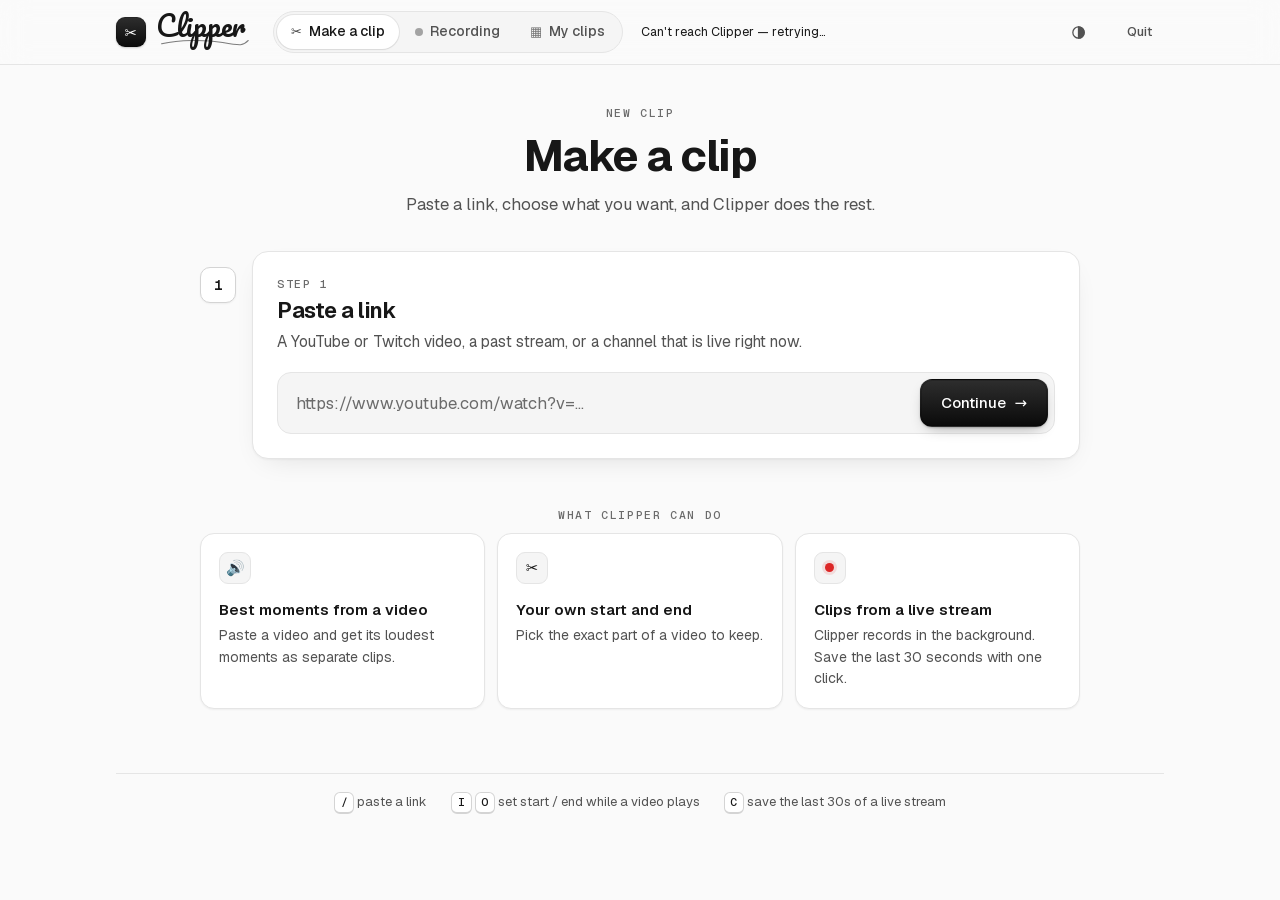
==== commit bf88ba65: "Light monochrome restyle for the app and a rebuilt website - app: light theme by default with a matc" ====
--- a/clipper/static/index.html
+++ b/clipper/static/index.html
@@ -3,12 +3,14 @@
 <head>
 <meta charset="utf-8">
 <meta name="viewport" content="width=device-width, initial-scale=1, viewport-fit=cover">
-<meta name="color-scheme" content="dark">
-<meta name="theme-color" content="#0b0e13">
+<meta name="color-scheme" content="light dark">
+<meta name="theme-color" content="#fafafa" media="(prefers-color-scheme: light)">
+<meta name="theme-color" content="#0a0a0a" media="(prefers-color-scheme: dark)">
 <title>Clipper</title>
-<link rel="icon" href="data:image/svg+xml,%3Csvg xmlns=%22http://www.w3.org/2000/svg%22 viewBox=%220 0 100 100%22%3E%3Crect width=%22100%22 height=%22100%22 rx=%2224%22 fill=%22%23ff4d5e%22/%3E%3Ctext x=%2250%22 y=%2272%22 font-size=%2262%22 text-anchor=%22middle%22 fill=%22white%22%3E%E2%9C%82%3C/text%3E%3C/svg%3E">
+<link rel="icon" href="data:image/svg+xml,%3Csvg xmlns=%22http://www.w3.org/2000/svg%22 viewBox=%220 0 100 100%22%3E%3Crect width=%22100%22 height=%22100%22 rx=%2224%22 fill=%22%23171717%22/%3E%3Ctext x=%2250%22 y=%2272%22 font-size=%2262%22 text-anchor=%22middle%22 fill=%22white%22%3E%E2%9C%82%3C/text%3E%3C/svg%3E">
 <link rel="preload" href="fonts/pacifico-latin.woff2" as="font" type="font/woff2" crossorigin>
-<link rel="preload" href="fonts/archivo-latin.woff2" as="font" type="font/woff2" crossorigin>
+<link rel="preload" href="fonts/geist-latin.woff2" as="font" type="font/woff2" crossorigin>
+<script>/* apply a saved light / dark choice before the first paint */ try { const t = localStorage.getItem("clipper.theme"); if (t === "light" || t === "dark") document.documentElement.dataset.theme = t; } catch {}</script>
 <link rel="stylesheet" href="app.css">
 <script type="module" src="js/main.js"></script>
 </head>
@@ -26,7 +28,8 @@
         <a href="#/clips" data-view="clips"><span class="nav-ico" aria-hidden="true">▦</span><span>My clips</span><span class="badge" id="navClips" hidden></span></a>
       </nav>
       <span class="offline" id="offline" role="status" hidden>Can't reach Clipper — retrying…</span>
-      <button type="button" class="btn quiet sm quit" id="quit" title="Stop Clipper and all recordings">Quit</button>
+      <button type="button" class="btn quiet sm icon theme-btn quit" id="themeBtn" aria-label="Colour theme: automatic" title="Colour theme: automatic"></button>
+      <button type="button" class="btn quiet sm" id="quit" title="Stop Clipper and all recordings">Quit</button>
     </div>
   </header>
 
@@ -34,6 +37,7 @@
     <!-- ============================== MAKE A CLIP ============================== -->
     <section class="view" id="view-make" aria-labelledby="makeTitle">
       <div class="page-head center">
+        <p class="eyebrow">New clip</p>
         <h1 id="makeTitle">Make a clip</h1>
         <p>Paste a link, choose what you want, and Clipper does the rest.</p>
       </div>
@@ -42,6 +46,7 @@
         <li class="step" id="step1">
           <div class="step-num" aria-hidden="true"><span>1</span></div>
           <div class="step-card">
+            <p class="eyebrow">Step 1</p>
             <h2>Paste a link</h2>
             <p class="step-sub">A YouTube or Twitch video, a past stream, or a channel that is live right now.</p>
             <form class="linkbar" id="linkForm" novalidate>
@@ -57,6 +62,7 @@
         <li class="step" id="step2" hidden>
           <div class="step-num" aria-hidden="true"><span>2</span></div>
           <div class="step-card">
+            <p class="eyebrow">Step 2</p>
             <h2 id="step2Title">How do you want to clip it?</h2>
             <div class="source">
               <div class="source-thumb" id="srcThumb" aria-hidden="true"></div>
@@ -136,6 +142,7 @@
         <li class="step" id="step3" hidden>
           <div class="step-num" aria-hidden="true"><span>3</span></div>
           <div class="step-card">
+            <p class="eyebrow">Step 3</p>
             <h2 id="step3Title">Find the best moments</h2>
             <div class="screen" id="playerBox">
               <div id="playerMount"></div>
@@ -151,6 +158,7 @@
               <div class="hl-progress" id="hlProgress" hidden>
                 <div class="hl-progress-row">
                   <span class="spinner" aria-hidden="true"></span>
+                  <span class="pill warn">Analysing</span>
                   <span id="hlStatus" aria-live="polite">Listening to the audio…</span>
                   <span class="grow"></span>
                   <button type="button" class="btn sm quiet" id="hlCancel">Stop</button>
@@ -166,7 +174,7 @@
               </div>
               <div class="graph-box" id="hlGraphBox" hidden>
                 <div class="graph-head">
-                  <span class="label">Loudness over the whole video</span>
+                  <span class="graph-head-left"><span class="label">Loudness over the whole video</span><span class="pill" id="hlPill"></span></span>
                   <span class="legend"><i class="lg-sel"></i> becomes a clip <i class="lg-mark"></i> loud moment</span>
                 </div>
                 <div class="graph-wrap">
@@ -240,7 +248,7 @@
       </ol>
 
       <div class="explain" id="explain">
-        <h2 class="explain-title">What Clipper can do</h2>
+        <h2 class="eyebrow center">What Clipper can do</h2>
         <div class="explain-grid">
           <div class="ex"><span class="ex-ico" aria-hidden="true">🔊</span><b>Best moments from a video</b><span>Paste a video and get its loudest moments as separate clips.</span></div>
           <div class="ex"><span class="ex-ico" aria-hidden="true">✂</span><b>Your own start and end</b><span>Pick the exact part of a video to keep.</span></div>
@@ -252,6 +260,7 @@
     <!-- ============================== RECORDING ============================== -->
     <section class="view" id="view-recording" aria-labelledby="recTitle" hidden>
       <div class="page-head">
+        <p class="eyebrow">Live</p>
         <h1 id="recTitle">Recording</h1>
         <p id="recHint">When something happens, press a button. Clipper saves what <em>already</em> happened. Press <kbd>C</kbd> to save the last 30 seconds.</p>
       </div>
@@ -267,6 +276,7 @@
     <!-- ============================== MY CLIPS ============================== -->
     <section class="view" id="view-clips" aria-labelledby="clipsTitle" hidden>
       <div class="page-head">
+        <p class="eyebrow">Library</p>
         <h1 id="clipsTitle">My clips</h1>
         <p id="clipCount"></p>
       </div>
@@ -326,8 +336,7 @@
 <template id="recTpl">
   <article class="mon">
     <header class="mon-head">
-      <span class="tally" aria-hidden="true"></span>
-      <span class="mon-state"></span>
+      <span class="pill mon-state"><span class="tally" aria-hidden="true"></span><span class="mon-state-text"></span></span>
       <span class="mon-tc mono" title="Time since recording started"></span>
       <a class="mon-url" target="_blank" rel="noopener noreferrer"></a>
       <div class="mon-tools">
@@ -390,7 +399,7 @@
     <div class="clip-body">
       <div class="clip-title"></div>
       <div class="clip-src"></div>
-      <div class="clip-when mono"></div>
+      <div class="clip-meta"><span class="pill clip-pill"></span><span class="clip-when mono"></span></div>
       <div class="err clip-err" hidden></div>
       <div class="clip-acts" hidden>
         <a class="btn sm dl" download>↓ Download</a>
--- a/clipper/static/app.css
+++ b/clipper/static/app.css
@@ -1,444 +1,521 @@
 /* Clipper web UI. Fonts ship with Clipper (SIL Open Font License, see fonts/OFL-*.txt). */
+@font-face { font-family:"Geist"; src:url("fonts/geist-latin.woff2") format("woff2"); font-weight:100 900; font-display:swap; }
+@font-face { font-family:"Geist Mono"; src:url("fonts/geist-mono-latin.woff2") format("woff2"); font-weight:100 900; font-display:swap; }
 @font-face { font-family:"Pacifico"; src:url("fonts/pacifico-latin.woff2") format("woff2"); font-display:swap; }
-@font-face { font-family:"Archivo"; src:url("fonts/archivo-latin.woff2") format("woff2"); font-weight:100 900; font-stretch:62% 125%; font-display:swap; }
-@font-face { font-family:"JetBrains Mono"; src:url("fonts/jetbrains-mono-latin.woff2") format("woff2"); font-weight:100 800; font-display:swap; }
-
+
+/* ---------- colour tokens: light (default) ---------- */
 :root {
-  --bg:#0b0e13; --deck:#10141b; --panel:#151a23; --raise:#1d2430; --raise-2:#252d3b;
-  --line:#272f3d; --line-2:#364051; --text:#eceef3; --muted:#9ba3b4; --dim:#687184;
-  --tally:#ff4d5e; --tally-strong:#d92b3a; --tally-soft:rgba(255,77,94,.14); --tally-glow:rgba(255,77,94,.45);
-  --ok:#3cc48a; --ok-soft:rgba(60,196,138,.13); --warn:#f2c27a; --warn-soft:rgba(242,194,122,.12); --blue:#8fb0ff;
-  --wave:#4f5b72;
+  color-scheme:light;
+  --bg:#fafafa; --surface:#ffffff; --surface-2:#f5f5f5; --surface-3:#ededed; --overlay:rgba(250,250,250,.82);
+  --line:#e5e5e5; --line-2:#d4d4d4; --line-3:#a3a3a3;
+  --text:#171717; --text-2:#525252; --text-3:#6b6b6b;
+  --primary-top:#2e2e2e; --primary-bot:#0a0a0a; --primary-fg:#ffffff; --primary-ring:rgba(0,0,0,.18);
+  --accent:#2563eb; --accent-fg:#ffffff; --accent-soft:rgba(37,99,235,.10); --accent-line:rgba(37,99,235,.45);
+  --live:#dc2626; --live-soft:rgba(220,38,38,.12);
+  --ok-bg:#dcfce7; --ok-fg:#166534; --ok-dot:#16a34a;
+  --warn-bg:#fef3c7; --warn-fg:#92400e; --warn-dot:#d97706;
+  --err-bg:#fee2e2; --err-fg:#991b1b; --err-dot:#dc2626;
+  --toast-bg:#171717; --toast-fg:#fafafa; --toast-line:#262626;
+  --shadow-sm:0 1px 2px rgba(0,0,0,.05);
+  --shadow:0 1px 2px rgba(0,0,0,.04), 0 10px 30px -14px rgba(0,0,0,.14);
+  --shadow-lg:0 24px 60px -20px rgba(0,0,0,.28);
+  --graph-bar:#b5b5b5; --graph-bar-on:#262626; --graph-window:rgba(37,99,235,.10); --graph-window-off:rgba(0,0,0,.035);
+  --graph-pending:rgba(0,0,0,.035); --graph-marker-off:#a3a3a3; --graph-hover:rgba(0,0,0,.25);
+  --stripe-a:#f5f5f5; --stripe-b:#efefef;
+
   --f-script:"Pacifico", "Snell Roundhand", "Brush Script MT", cursive;
-  --f-display:"Archivo", "Arial Narrow", "Helvetica Neue", system-ui, sans-serif;
-  --f-body:-apple-system, BlinkMacSystemFont, "Segoe UI", system-ui, sans-serif;
-  --f-mono:"JetBrains Mono", ui-monospace, "SF Mono", SFMono-Regular, Menlo, monospace;
-  --r-xl:20px; --r-lg:16px; --r-md:12px;
-  --shadow:0 1px 0 rgba(255,255,255,.035) inset, 0 24px 48px -28px rgba(0,0,0,.85);
-}
+  --f-sans:"Geist", -apple-system, BlinkMacSystemFont, "Segoe UI", system-ui, sans-serif;
+  --f-mono:"Geist Mono", ui-monospace, "SF Mono", SFMono-Regular, Menlo, monospace;
+  --r-xl:16px; --r-lg:14px; --r-md:12px; --r-sm:9px;
+}
+/* ---------- dark: follows the system, or the theme button ---------- */
+@media (prefers-color-scheme: dark) {
+  :root:not([data-theme="light"]) {
+    color-scheme:dark;
+    --bg:#0a0a0a; --surface:#141414; --surface-2:#1b1b1b; --surface-3:#262626; --overlay:rgba(10,10,10,.8);
+    --line:#262626; --line-2:#363636; --line-3:#525252;
+    --text:#ededed; --text-2:#a3a3a3; --text-3:#8f8f8f;
+    --primary-top:#ffffff; --primary-bot:#e4e4e4; --primary-fg:#0a0a0a; --primary-ring:rgba(255,255,255,.2);
+    --accent:#60a5fa; --accent-fg:#0a0a0a; --accent-soft:rgba(96,165,250,.14); --accent-line:rgba(96,165,250,.5);
+    --live:#ef4444; --live-soft:rgba(239,68,68,.16);
+    --ok-bg:rgba(34,197,94,.14); --ok-fg:#4ade80; --ok-dot:#22c55e;
+    --warn-bg:rgba(245,158,11,.14); --warn-fg:#fbbf24; --warn-dot:#f59e0b;
+    --err-bg:rgba(239,68,68,.15); --err-fg:#f87171; --err-dot:#ef4444;
+    --toast-bg:#ededed; --toast-fg:#0a0a0a; --toast-line:#d4d4d4;
+    --shadow-sm:0 1px 2px rgba(0,0,0,.4);
+    --shadow:0 1px 0 rgba(255,255,255,.03) inset, 0 12px 30px -16px rgba(0,0,0,.8);
+    --shadow-lg:0 24px 60px -20px rgba(0,0,0,.9);
+    --graph-bar:#4a4a4a; --graph-bar-on:#e5e5e5; --graph-window:rgba(96,165,250,.14); --graph-window-off:rgba(255,255,255,.035);
+    --graph-pending:rgba(255,255,255,.035); --graph-marker-off:#525252; --graph-hover:rgba(255,255,255,.3);
+    --stripe-a:#161616; --stripe-b:#1b1b1b;
+  }
+}
+:root[data-theme="dark"] {
+  color-scheme:dark;
+  --bg:#0a0a0a; --surface:#141414; --surface-2:#1b1b1b; --surface-3:#262626; --overlay:rgba(10,10,10,.8);
+  --line:#262626; --line-2:#363636; --line-3:#525252;
+  --text:#ededed; --text-2:#a3a3a3; --text-3:#8f8f8f;
+  --primary-top:#ffffff; --primary-bot:#e4e4e4; --primary-fg:#0a0a0a; --primary-ring:rgba(255,255,255,.2);
+  --accent:#60a5fa; --accent-fg:#0a0a0a; --accent-soft:rgba(96,165,250,.14); --accent-line:rgba(96,165,250,.5);
+  --live:#ef4444; --live-soft:rgba(239,68,68,.16);
+  --ok-bg:rgba(34,197,94,.14); --ok-fg:#4ade80; --ok-dot:#22c55e;
+  --warn-bg:rgba(245,158,11,.14); --warn-fg:#fbbf24; --warn-dot:#f59e0b;
+  --err-bg:rgba(239,68,68,.15); --err-fg:#f87171; --err-dot:#ef4444;
+  --toast-bg:#ededed; --toast-fg:#0a0a0a; --toast-line:#d4d4d4;
+  --shadow-sm:0 1px 2px rgba(0,0,0,.4);
+  --shadow:0 1px 0 rgba(255,255,255,.03) inset, 0 12px 30px -16px rgba(0,0,0,.8);
+  --shadow-lg:0 24px 60px -20px rgba(0,0,0,.9);
+  --graph-bar:#4a4a4a; --graph-bar-on:#e5e5e5; --graph-window:rgba(96,165,250,.14); --graph-window-off:rgba(255,255,255,.035);
+  --graph-pending:rgba(255,255,255,.035); --graph-marker-off:#525252; --graph-hover:rgba(255,255,255,.3);
+  --stripe-a:#161616; --stripe-b:#1b1b1b;
+}
+
+/* ---------- base ---------- */
 * { box-sizing:border-box; }
 html { -webkit-text-size-adjust:100%; scroll-padding-top:90px; }
-body {
-  margin:0; min-height:100vh; font:16px/1.55 var(--f-body); color:var(--text); background:var(--bg);
-  background-image:radial-gradient(1100px 500px at 50% -260px, rgba(255,77,94,.16), transparent 70%);
-  background-repeat:no-repeat;
-}
+body { margin:0; min-height:100vh; font:15.5px/1.55 var(--f-sans); color:var(--text); background:var(--bg);
+       -webkit-font-smoothing:antialiased; font-feature-settings:"ss01"; }
 [hidden] { display:none !important; }
-a { color:var(--tally); }
-h1, h2, h3 { margin:0; font-family:var(--f-display); line-height:1.12; text-wrap:balance; }
+a { color:var(--text); }
+h1, h2, h3 { margin:0; line-height:1.15; letter-spacing:-.022em; text-wrap:balance; }
 p { margin:0; }
 button, input { font:inherit; color:inherit; }
-.mono { font-family:var(--f-mono); font-variant-numeric:tabular-nums; }
+.mono { font-family:var(--f-mono); font-variant-numeric:tabular-nums; letter-spacing:-.01em; }
 .grow { flex:1; }
 .sr-only { position:absolute; width:1px; height:1px; padding:0; margin:-1px; overflow:hidden; clip:rect(0 0 0 0); white-space:nowrap; border:0; }
-kbd { display:inline-block; min-width:1.7em; text-align:center; padding:0 5px; border:1px solid var(--line-2); border-bottom-width:2px; border-radius:5px;
-      font:500 12px/1.6 var(--f-mono); color:var(--text); background:var(--raise); }
-:focus-visible { outline:2px solid var(--tally); outline-offset:2px; }
+kbd { display:inline-block; min-width:1.75em; text-align:center; padding:0 5px; border:1px solid var(--line-2); border-bottom-width:2px; border-radius:6px;
+      font:500 11.5px/1.65 var(--f-mono); color:var(--text); background:var(--surface); }
+:focus-visible { outline:2px solid var(--accent); outline-offset:2px; }
 .wrap { max-width:1080px; margin:0 auto; padding-left:max(16px, env(safe-area-inset-left)); padding-right:max(16px, env(safe-area-inset-right)); }
 main.wrap { padding-bottom:64px; }
-
-/* ---------- app bar + cursive logo ---------- */
-.appbar { position:sticky; top:0; z-index:20; background:rgba(11,14,19,.86); border-bottom:1px solid rgba(255,255,255,.06); }
+.eyebrow { font:500 11.5px/1.4 var(--f-mono); text-transform:uppercase; letter-spacing:.14em; color:var(--text-3); margin-bottom:10px; }
+.eyebrow.center { text-align:center; }
+
+/* ---------- status pills ---------- */
+.pill { display:inline-flex; align-items:center; gap:6px; height:24px; padding:0 10px; border-radius:999px; font:500 12px/1 var(--f-sans); white-space:nowrap;
+        background:var(--surface-2); color:var(--text-2); border:1px solid var(--line); }
+.pill::before { content:""; width:6px; height:6px; border-radius:50%; background:currentColor; opacity:.9; }
+.pill:empty { display:none; }
+.pill.ok { background:var(--ok-bg); color:var(--ok-fg); border-color:transparent; }
+.pill.warn { background:var(--warn-bg); color:var(--warn-fg); border-color:transparent; }
+.pill.err { background:var(--err-bg); color:var(--err-fg); border-color:transparent; }
+.pill.live { background:var(--err-bg); color:var(--err-fg); border-color:transparent; }
+.pill.live::before { background:var(--live); animation:blink 1.6s ease-in-out infinite; }
+.pill.ok::before { background:var(--ok-dot); } .pill.warn::before { background:var(--warn-dot); } .pill.err::before { background:var(--err-dot); }
+.pill.plain::before { display:none; }
+@keyframes blink { 50% { opacity:.25; } }
+
+/* ---------- app bar + logo ---------- */
+.appbar { position:sticky; top:0; z-index:20; background:var(--overlay); border-bottom:1px solid var(--line); }
 @supports ((backdrop-filter:blur(8px)) or (-webkit-backdrop-filter:blur(8px))) {
-  .appbar { background:rgba(11,14,19,.66); -webkit-backdrop-filter:saturate(1.5) blur(16px); backdrop-filter:saturate(1.5) blur(16px); }
-}
-.appbar-row { display:flex; align-items:center; gap:20px; min-height:68px; }
-.logo { display:inline-flex; align-items:center; gap:11px; color:var(--tally); text-decoration:none; flex:none; }
-.logo-mark { width:36px; height:36px; border-radius:11px; display:grid; place-items:center; flex:none; font-size:20px; color:#fff;
-             background:linear-gradient(155deg, #ff7480, var(--tally-strong)); transform:rotate(-8deg);
-             box-shadow:0 8px 20px -8px var(--tally-glow), 0 1px 0 rgba(255,255,255,.3) inset; }
-.logo-word { position:relative; font:400 34px/1 var(--f-script); padding:0 6px 10px 0; margin-top:-6px; text-shadow:0 0 24px rgba(255,77,94,.4); }
-.logo-word svg { position:absolute; left:4px; bottom:-1px; width:calc(100% - 2px); height:12px; overflow:visible; }
-.logo-word path { fill:none; stroke:var(--tally); stroke-width:2.5; stroke-linecap:round; opacity:.9; }
-.nav { display:flex; gap:4px; padding:4px; border-radius:14px; background:var(--deck); border:1px solid var(--line); margin-left:8px; }
-.nav a { display:inline-flex; align-items:center; gap:8px; min-height:38px; padding:0 14px; border-radius:10px; color:var(--muted); text-decoration:none;
-         font-weight:600; font-size:14.5px; white-space:nowrap; transition:background-color .15s, color .15s; }
-.nav a:hover { color:var(--text); background:var(--raise); }
-.nav a[aria-current=page] { color:var(--text); background:var(--raise-2); box-shadow:0 1px 0 rgba(255,255,255,.06) inset; }
-.nav-ico { font-size:14px; opacity:.85; }
-.badge { min-width:20px; height:20px; padding:0 6px; border-radius:10px; background:var(--raise-2); color:var(--text); font:600 11.5px/20px var(--f-mono); text-align:center; }
-.badge.rec { background:var(--tally); color:#fff; }
-.nav a[aria-current=page] .badge:not(.rec) { background:var(--line-2); }
-.offline { font-size:13px; color:var(--warn); padding:4px 10px; border-radius:999px; border:1px solid rgba(242,194,122,.35); white-space:nowrap; }
+  .appbar { -webkit-backdrop-filter:saturate(1.4) blur(14px); backdrop-filter:saturate(1.4) blur(14px); }
+}
+.appbar-row { display:flex; align-items:center; gap:18px; min-height:64px; }
+.logo { display:inline-flex; align-items:center; gap:10px; color:var(--text); text-decoration:none; flex:none; }
+.logo-mark { width:30px; height:30px; border-radius:9px; display:grid; place-items:center; flex:none; font-size:15px; line-height:1;
+             color:var(--primary-fg); background:linear-gradient(180deg, var(--primary-top), var(--primary-bot));
+             box-shadow:0 1px 2px rgba(0,0,0,.2), 0 0 0 1px var(--primary-ring) inset; }
+.logo-word { position:relative; font:400 28px/1 var(--f-script); letter-spacing:0; padding:0 4px 7px 0; margin-top:-5px; }
+.logo-word svg { position:absolute; left:3px; bottom:0; width:calc(100% - 2px); height:9px; overflow:visible; }
+.logo-word path { fill:none; stroke:currentColor; stroke-width:1.6; stroke-linecap:round; opacity:.55; }
+.nav { display:flex; gap:2px; padding:3px; border-radius:999px; background:var(--surface-2); border:1px solid var(--line); margin-left:6px; }
+.nav a { display:inline-flex; align-items:center; gap:7px; min-height:34px; padding:0 14px; border-radius:999px; color:var(--text-2); text-decoration:none;
+         font-weight:500; font-size:14px; white-space:nowrap; transition:background-color .15s, color .15s, box-shadow .15s; }
+.nav a:hover { color:var(--text); }
+.nav a[aria-current=page] { color:var(--text); background:var(--surface); box-shadow:var(--shadow-sm), 0 0 0 1px var(--line); }
+.nav-ico { font-size:13px; opacity:.8; }
+.badge { min-width:20px; height:20px; padding:0 6px; border-radius:10px; background:var(--surface-3); color:var(--text); font:500 11px/20px var(--f-mono); text-align:center; }
+.badge.rec { background:var(--live); color:#fff; }
+.offline { font-size:12.5px; }
 .quit { margin-left:auto; }
-
-/* ---------- tally lights ---------- */
-.tally { width:10px; height:10px; border-radius:50%; background:var(--dim); flex:none; }
-.tally.on { background:var(--tally); box-shadow:0 0 0 3px var(--tally-soft), 0 0 12px var(--tally-glow); animation:tally 1.6s ease-in-out infinite; }
-.tally.err { background:var(--warn); }
-@keyframes tally { 50% { box-shadow:0 0 0 5px rgba(255,77,94,.06), 0 0 4px rgba(255,77,94,.2); opacity:.7; } }
+.theme-btn { font-size:15px; }
+
+/* tally light: red means live */
+.tally { width:8px; height:8px; border-radius:50%; background:var(--line-3); flex:none; }
+.tally.on { background:var(--live); box-shadow:0 0 0 3px var(--live-soft); animation:blink 1.6s ease-in-out infinite; }
+.tally.err { background:var(--err-dot); }
 
 /* ---------- buttons ---------- */
-.btn { display:inline-flex; align-items:center; justify-content:center; gap:8px; min-height:40px; padding:8px 16px; border-radius:11px;
-       border:1px solid var(--line-2); background:var(--raise); color:var(--text); font-weight:600; font-size:14.5px; line-height:1.2; cursor:pointer;
-       text-decoration:none; white-space:nowrap; touch-action:manipulation; user-select:none; -webkit-user-select:none;
+.btn { display:inline-flex; align-items:center; justify-content:center; gap:8px; min-height:38px; padding:8px 15px; border-radius:10px;
+       border:1px solid var(--line); background:var(--surface); color:var(--text); font-weight:500; font-size:14px; line-height:1.2; cursor:pointer;
+       text-decoration:none; white-space:nowrap; touch-action:manipulation; user-select:none; -webkit-user-select:none; box-shadow:var(--shadow-sm);
        transition:background-color .15s, border-color .15s, color .15s, box-shadow .15s, transform .08s; }
-.btn:hover { background:var(--raise-2); border-color:#4b5568; }
-.btn:active { transform:translateY(1px) scale(.99); }
-.btn.primary { background:linear-gradient(180deg, #ea3a4b, var(--tally-strong)); border-color:#ea3a4b; color:#fff;
-               box-shadow:0 1px 0 rgba(255,255,255,.2) inset, 0 10px 24px -12px var(--tally-glow); }
-.btn.primary:hover { background:linear-gradient(180deg, #f24858, #e1313f); }
-.btn.quiet { background:transparent; border-color:transparent; color:var(--muted); }
-.btn.quiet:hover { background:var(--raise); color:var(--text); }
-.btn.sm { min-height:34px; padding:5px 12px; font-size:13.5px; border-radius:9px; }
-.btn.lg { min-height:52px; padding:12px 22px; font-size:16px; border-radius:13px; }
-.btn.xl { min-height:56px; padding:14px 26px; font-size:17px; border-radius:14px; }
-.btn.icon { min-width:40px; padding:0; }
-.btn.danger:hover { color:#ff8a95; border-color:#6b2d36; }
-.btn[aria-pressed=true] { color:var(--ok); border-color:rgba(60,196,138,.5); background:var(--ok-soft); }
-.btn:disabled { opacity:.42; cursor:not-allowed; transform:none; box-shadow:none; }
-.rec-dot { width:12px; height:12px; border-radius:50%; background:#fff; box-shadow:0 0 0 3px rgba(255,255,255,.25); }
+.btn:hover { background:var(--surface-2); border-color:var(--line-2); }
+.btn:active { transform:translateY(1px); }
+.btn.primary { background:linear-gradient(180deg, var(--primary-top), var(--primary-bot)); border-color:transparent; color:var(--primary-fg);
+               box-shadow:0 1px 2px rgba(0,0,0,.18), 0 6px 16px -8px rgba(0,0,0,.45), 0 0 0 1px var(--primary-ring) inset; }
+.btn.primary:hover { filter:brightness(1.12); }
+.btn.quiet { background:transparent; border-color:transparent; box-shadow:none; color:var(--text-2); }
+.btn.quiet:hover { background:var(--surface-2); color:var(--text); }
+.btn.sm { min-height:32px; padding:5px 11px; font-size:13px; border-radius:8px; }
+.btn.lg { min-height:48px; padding:12px 20px; font-size:15px; border-radius:12px; }
+.btn.xl { min-height:52px; padding:13px 24px; font-size:15.5px; border-radius:12px; font-weight:600; }
+.btn.icon { min-width:38px; padding:0; }
+.btn.danger:hover { color:var(--err-fg); border-color:var(--err-dot); }
+.btn[aria-pressed=true] { background:var(--ok-bg); color:var(--ok-fg); border-color:transparent; }
+.btn:disabled { opacity:.4; cursor:not-allowed; transform:none; filter:none; }
+.rec-dot { width:10px; height:10px; border-radius:50%; background:var(--live); box-shadow:0 0 0 3px rgba(239,68,68,.25); }
 
 /* ---------- page heads ---------- */
-.view { padding-top:36px; }
-.page-head { margin-bottom:26px; }
-.page-head.center { text-align:center; margin-bottom:30px; }
-.page-head h1 { font-size:clamp(32px, 4.6vw, 46px); font-weight:800; font-stretch:115%; letter-spacing:-.015em; }
-.page-head p { margin-top:8px; color:var(--muted); font-size:17px; }
+.view { padding-top:40px; }
+.page-head { margin-bottom:28px; }
+.page-head.center { text-align:center; margin-bottom:34px; }
+.page-head h1 { font-size:clamp(30px, 4.4vw, 44px); font-weight:700; letter-spacing:-.035em; }
+.page-head p:not(.eyebrow) { margin-top:10px; color:var(--text-2); font-size:16.5px; }
 .page-head em { font-style:normal; color:var(--text); font-weight:600; }
 
-/* ---------- steps ---------- */
-.steps { list-style:none; margin:0 auto; padding:0; max-width:900px; display:grid; gap:18px; }
-.step { display:grid; grid-template-columns:44px minmax(0, 1fr); gap:16px; position:relative; }
-.step:has(~ .step:not([hidden]))::before { content:""; position:absolute; left:21px; top:52px; bottom:-18px; width:2px; background:linear-gradient(var(--line-2), var(--line)); }
-.step-num span { width:44px; height:44px; border-radius:50%; display:grid; place-items:center; font:800 18px var(--f-display); font-stretch:110%;
-                 background:var(--tally); color:#fff; box-shadow:0 0 0 6px var(--tally-soft); }
-.step.done .step-num span { background:var(--raise-2); color:var(--ok); box-shadow:0 0 0 6px rgba(60,196,138,.08); font-size:0; }
-.step.done .step-num span::before { content:"✓"; font-size:20px; }
-.step-card { border-radius:var(--r-xl); background:var(--panel); border:1px solid var(--line); box-shadow:var(--shadow); padding:22px; min-width:0; }
-.step-card > h2 { font-size:23px; font-weight:750; font-stretch:110%; }
-.step-sub { color:var(--muted); margin-top:6px; }
-
-.linkbar { margin-top:16px; display:flex; gap:8px; padding:7px; border-radius:17px; background:var(--deck); border:1px solid var(--line-2);
-           transition:border-color .2s, box-shadow .2s; }
-.linkbar:focus-within { border-color:rgba(255,77,94,.7); box-shadow:0 0 0 4px var(--tally-soft); }
-.linkbar input { flex:1; min-width:0; height:52px; padding:0 12px; border:0; background:transparent; font-size:17px; outline:none; }
-.linkbar input::placeholder { color:var(--dim); }
+/* ---------- steps (vertical timeline with number tiles) ---------- */
+.steps { list-style:none; margin:0 auto; padding:0; max-width:880px; display:grid; gap:16px; }
+.step { display:grid; grid-template-columns:36px minmax(0, 1fr); gap:16px; position:relative; }
+.step:has(~ .step:not([hidden]))::before { content:""; position:absolute; left:17.5px; top:44px; bottom:-16px; width:1px; background:var(--line-2); }
+.step-num span { width:36px; height:36px; border-radius:10px; display:grid; place-items:center; font:600 14px var(--f-mono);
+                 background:var(--surface); color:var(--text); border:1px solid var(--line-2); box-shadow:var(--shadow-sm); margin-top:16px; }
+.step.done .step-num span { background:var(--ok-bg); color:var(--ok-fg); border-color:transparent; font-size:0; }
+.step.done .step-num span::before { content:"✓"; font-size:16px; font-weight:700; }
+.step-card { border-radius:var(--r-xl); background:var(--surface); border:1px solid var(--line); box-shadow:var(--shadow); padding:24px; min-width:0; }
+.step-card > .eyebrow { margin-bottom:6px; }
+.step-card > h2 { font-size:22px; font-weight:650; }
+.step-sub { color:var(--text-2); margin-top:6px; }
+
+.linkbar { margin-top:18px; display:flex; gap:8px; padding:6px; border-radius:14px; background:var(--surface-2); border:1px solid var(--line);
+           transition:border-color .2s, box-shadow .2s, background-color .2s; }
+.linkbar:focus-within { background:var(--surface); border-color:var(--line-3); box-shadow:0 0 0 4px var(--surface-3); }
+.linkbar input { flex:1; min-width:0; height:48px; padding:0 12px; border:0; background:transparent; font-size:16.5px; outline:none; }
+.linkbar input::placeholder { color:var(--text-3); }
 .linkbar input:placeholder-shown ~ #linkClear { display:none; }
-.msg { font-size:14px; color:var(--warn); white-space:pre-line; }
+.msg { font-size:14px; color:var(--err-fg); white-space:pre-line; }
 .msg:empty { display:none; }
 #linkMsg { margin-top:10px; }
 
-.source { margin-top:16px; display:flex; align-items:center; gap:14px; padding:10px; border-radius:var(--r-lg); background:var(--deck); border:1px solid var(--line); min-width:0; }
-.source-thumb { width:128px; aspect-ratio:16/9; border-radius:9px; background:#05070a center/cover no-repeat; flex:none; border:1px solid var(--line); }
-.source-thumb.loading { background-image:linear-gradient(100deg, #0a0d12 30%, var(--raise) 50%, #0a0d12 70%); background-size:300% 100%; animation:shimmer 1.2s linear infinite; }
+.source { margin-top:18px; display:flex; align-items:center; gap:14px; padding:10px; border-radius:var(--r-lg); background:var(--surface-2); border:1px solid var(--line); min-width:0; }
+.source-thumb { width:124px; aspect-ratio:16/9; border-radius:9px; background:var(--surface-3) center/cover no-repeat; flex:none; border:1px solid var(--line); }
+.source-thumb.loading { background-image:linear-gradient(100deg, var(--surface-3) 30%, var(--surface) 50%, var(--surface-3) 70%); background-size:300% 100%; animation:shimmer 1.2s linear infinite; }
 @keyframes shimmer { from { background-position:100% 0; } to { background-position:0 0; } }
 .source-info { flex:1; min-width:0; }
-.source-title { font-weight:650; font-size:16px; overflow:hidden; text-overflow:ellipsis; white-space:nowrap; }
-.source-meta { margin-top:5px; display:flex; flex-wrap:wrap; gap:6px 10px; align-items:center; font-size:13px; color:var(--muted); }
+.source-title { font-weight:600; font-size:15.5px; overflow:hidden; text-overflow:ellipsis; white-space:nowrap; }
+.source-meta { margin-top:6px; display:flex; flex-wrap:wrap; gap:6px 10px; align-items:center; font-size:13px; color:var(--text-2); }
 .source-meta > span { min-width:0; overflow-wrap:anywhere; }
-.kind-row { display:flex; align-items:center; justify-content:space-between; gap:10px 16px; flex-wrap:wrap; margin-top:12px; }
-.src-note { font-size:14px; color:var(--muted); flex:1 1 260px; }
-.src-note.warn { color:var(--warn); }
-.seg { display:inline-flex; padding:3px; gap:2px; border-radius:11px; background:var(--deck); border:1px solid var(--line); flex:none; }
+.kind-row { display:flex; align-items:center; justify-content:space-between; gap:10px 16px; flex-wrap:wrap; margin-top:14px; }
+.src-note { font-size:14px; color:var(--text-2); flex:1 1 260px; }
+.src-note.warn { color:var(--warn-fg); }
+.seg { display:inline-flex; padding:3px; gap:2px; border-radius:999px; background:var(--surface-2); border:1px solid var(--line); flex:none; }
 .seg label { position:relative; cursor:pointer; }
 .seg input { position:absolute; opacity:0; inset:0; margin:0; cursor:pointer; }
-.seg span { display:block; padding:6px 14px; border-radius:8px; font-size:14px; font-weight:600; color:var(--muted); transition:background-color .15s, color .15s; }
-.seg input:checked + span { background:var(--raise-2); color:var(--text); }
-.seg input:focus-visible + span { outline:2px solid var(--tally); outline-offset:1px; }
-.tag { display:inline-flex; align-items:center; gap:5px; height:21px; padding:0 8px; border-radius:6px; font:700 11px/1 var(--f-body); letter-spacing:.07em; text-transform:uppercase;
-       background:rgba(255,255,255,.09); color:var(--text); }
-.tag.live { background:var(--tally); color:#fff; }
-.tag.auto { background:var(--warn-soft); color:var(--warn); }
-.tag.hl { background:rgba(60,196,138,.16); color:#8ee5bd; }
-.tag.vert { background:rgba(143,176,255,.16); color:#c3d3ff; }
+.seg span { display:block; padding:6px 15px; border-radius:999px; font-size:13.5px; font-weight:500; color:var(--text-2); transition:background-color .15s, color .15s, box-shadow .15s; }
+.seg input:checked + span { background:var(--surface); color:var(--text); box-shadow:var(--shadow-sm), 0 0 0 1px var(--line); }
+.seg input:focus-visible + span { outline:2px solid var(--accent); outline-offset:1px; }
+/* small labels on sources and thumbnails */
+.tag { display:inline-flex; align-items:center; gap:5px; height:22px; padding:0 8px; border-radius:999px; font:500 11px/1 var(--f-mono); letter-spacing:.06em; text-transform:uppercase;
+       background:var(--surface); color:var(--text); border:1px solid var(--line); }
+.tag.live { color:var(--err-fg); background:var(--err-bg); border-color:transparent; }
+.tag.auto { color:var(--warn-fg); background:var(--warn-bg); border-color:transparent; }
+.tag.hl { color:var(--accent); }
+.tag.vert { color:var(--text); }
 
 /* method cards */
 .methods { margin-top:18px; display:grid; gap:12px; grid-template-columns:repeat(auto-fit, minmax(min(100%, 280px), 1fr)); }
-.method { position:relative; display:grid; gap:12px; padding:16px; border-radius:var(--r-lg); border:1.5px solid var(--line-2); background:var(--deck); cursor:pointer;
-          transition:border-color .15s, background-color .15s, box-shadow .15s; }
-.method:hover { border-color:#4b5568; }
+.method { position:relative; display:grid; gap:12px; padding:16px; border-radius:var(--r-lg); border:1px solid var(--line); background:var(--surface); cursor:pointer;
+          box-shadow:var(--shadow-sm); transition:border-color .15s, box-shadow .15s; }
+.method:hover { border-color:var(--line-2); }
 .method input { position:absolute; opacity:0; }
-.method:has(input:checked) { border-color:var(--tally); background:linear-gradient(180deg, rgba(255,77,94,.08), rgba(255,77,94,.02)); box-shadow:0 0 0 4px var(--tally-soft); }
-.method:has(input:focus-visible) { outline:2px solid var(--tally); outline-offset:3px; }
-.method::after { content:""; position:absolute; right:14px; top:14px; width:20px; height:20px; border-radius:50%; border:2px solid var(--line-2); }
-.method:has(input:checked)::after { border:6px solid var(--tally); background:#fff; }
-.method-text b { display:block; font-size:16.5px; padding-right:28px; }
-.method-text b em { font-style:normal; margin-left:6px; font-size:11px; letter-spacing:.06em; text-transform:uppercase; color:#8ee5bd; background:rgba(60,196,138,.15);
-                    padding:2px 7px; border-radius:6px; vertical-align:2px; }
-.method-text > span { display:block; margin-top:4px; color:var(--muted); font-size:14px; }
-.method-art { height:44px; border-radius:9px; background:#0a0d12; border:1px solid var(--line); display:flex; align-items:center; gap:3px; padding:0 10px; position:relative; overflow:hidden; }
-.method-art.best i { flex:1; border-radius:2px; background:var(--wave); height:20%; }
+.method:has(input:checked) { border-color:var(--text); box-shadow:0 0 0 1px var(--text), var(--shadow); }
+.method:has(input:focus-visible) { outline:2px solid var(--accent); outline-offset:3px; }
+.method::after { content:""; position:absolute; right:14px; top:14px; width:18px; height:18px; border-radius:50%; border:1.5px solid var(--line-2); background:var(--surface); }
+.method:has(input:checked)::after { border:5.5px solid var(--text); }
+.method-text b { display:block; font-size:16px; font-weight:600; padding-right:28px; }
+.method-text b em { font:500 10.5px/1 var(--f-mono); font-style:normal; margin-left:6px; letter-spacing:.08em; text-transform:uppercase; color:var(--ok-fg); background:var(--ok-bg);
+                    padding:4px 7px; border-radius:999px; vertical-align:2px; }
+.method-text > span { display:block; margin-top:4px; color:var(--text-2); font-size:14px; }
+.method-art { height:42px; border-radius:9px; background:var(--surface-2); border:1px solid var(--line); display:flex; align-items:center; gap:3px; padding:0 10px; position:relative; overflow:hidden; }
+.method-art.best i { flex:1; border-radius:2px; background:var(--graph-bar); height:20%; }
 .method-art.best i:nth-child(3n) { height:45%; } .method-art.best i:nth-child(4n+1) { height:30%; }
-.method-art.best i:nth-child(5), .method-art.best i:nth-child(11) { height:90%; background:var(--tally); }
-.method-art.best i:nth-child(4), .method-art.best i:nth-child(6), .method-art.best i:nth-child(10), .method-art.best i:nth-child(12) { height:60%; background:var(--tally); opacity:.7; }
-.method-art.manual::before { content:""; position:absolute; left:10px; right:10px; top:19px; height:6px; border-radius:3px; background:var(--raise-2); }
-.method-art.manual i { position:absolute; left:32%; width:34%; top:12px; height:20px; border-radius:4px; background:var(--tally-soft); border:3px solid var(--tally); border-top:0; border-bottom:0; }
+.method-art.best i:nth-child(5), .method-art.best i:nth-child(11) { height:85%; background:var(--accent); }
+.method-art.best i:nth-child(4), .method-art.best i:nth-child(6), .method-art.best i:nth-child(10), .method-art.best i:nth-child(12) { height:55%; background:var(--graph-bar-on); }
+.method-art.manual::before { content:""; position:absolute; left:10px; right:10px; top:18px; height:5px; border-radius:3px; background:var(--surface-3); }
+.method-art.manual i { position:absolute; left:32%; width:34%; top:11px; height:19px; border-radius:4px; background:var(--accent-soft); border:3px solid var(--text); border-top:0; border-bottom:0; }
 
 /* live setup */
 .live-setup { margin-top:18px; display:grid; gap:16px; }
-.q-label { font-weight:650; font-size:15px; margin-bottom:8px; }
-.chips { display:flex; flex-wrap:wrap; gap:8px; align-items:center; }
-.chip { min-height:38px; padding:4px 14px; border-radius:10px; border:1px solid var(--line-2); background:var(--deck); color:var(--muted); font-weight:600; font-size:14px; cursor:pointer;
-        transition:border-color .15s, color .15s, background-color .15s; }
-.chip:hover { color:var(--text); border-color:#4b5568; }
-.chip[aria-pressed=true] { color:#fff; border-color:var(--tally); background:var(--tally-soft); }
-.chip-custom { display:inline-flex; align-items:center; gap:8px; color:var(--muted); font-size:14px; margin-left:4px; }
-.chip-custom .input { width:84px; min-height:38px; }
+.q-label { font-weight:600; font-size:15px; margin-bottom:9px; }
+.chips { display:flex; flex-wrap:wrap; gap:6px; align-items:center; }
+.chip { min-height:36px; padding:4px 14px; border-radius:999px; border:1px solid var(--line); background:var(--surface); color:var(--text-2); font-weight:500; font-size:13.5px; cursor:pointer;
+        box-shadow:var(--shadow-sm); transition:border-color .15s, color .15s, background-color .15s; }
+.chip:hover { color:var(--text); border-color:var(--line-2); }
+.chip[aria-pressed=true] { color:var(--primary-fg); background:linear-gradient(180deg, var(--primary-top), var(--primary-bot)); border-color:transparent; }
+.chip-custom { display:inline-flex; align-items:center; gap:8px; color:var(--text-2); font-size:14px; margin-left:6px; }
+.chip-custom .input { width:80px; min-height:36px; }
 
 /* toggles */
 .toggles { display:flex; flex-wrap:wrap; gap:10px; }
-.toggle { position:relative; display:inline-flex; align-items:center; gap:11px; cursor:pointer; font-size:14.5px; font-weight:500; }
+.toggle { position:relative; display:inline-flex; align-items:center; gap:11px; cursor:pointer; font-size:14.5px; }
 .toggle input { position:absolute; opacity:0; width:1px; height:1px; }
-.toggle .sw { width:38px; height:22px; border-radius:11px; background:var(--line-2); position:relative; flex:none; transition:background-color .15s; }
-.toggle .sw::after { content:""; position:absolute; top:3px; left:3px; width:16px; height:16px; border-radius:50%; background:#cfd5e1; transition:transform .15s; }
-.toggle input:checked ~ .sw { background:var(--tally-strong); }
-.toggle input:checked ~ .sw::after { transform:translateX(16px); background:#fff; }
-.toggle input:focus-visible ~ .sw { outline:2px solid var(--tally); outline-offset:2px; }
+.toggle .sw { width:36px; height:21px; border-radius:11px; background:var(--line-2); position:relative; flex:none; transition:background-color .15s; }
+.toggle .sw::after { content:""; position:absolute; top:2.5px; left:2.5px; width:16px; height:16px; border-radius:50%; background:#fff; box-shadow:0 1px 2px rgba(0,0,0,.25); transition:transform .15s; }
+.toggle input:checked ~ .sw { background:var(--text); }
+.toggle input:checked ~ .sw::after { transform:translateX(15px); background:var(--surface); }
+.toggle input:focus-visible ~ .sw { outline:2px solid var(--accent); outline-offset:2px; }
 .toggle input:disabled ~ * { opacity:.45; }
-.toggle small { display:block; color:var(--muted); font-size:13px; font-weight:400; }
-.toggle.big { padding:14px 16px; border-radius:var(--r-md); background:var(--deck); border:1px solid var(--line); }
-.toggle.big b { font-weight:650; }
+.toggle small { display:block; color:var(--text-2); font-size:13px; }
+.toggle.big { padding:14px 16px; border-radius:var(--r-md); background:var(--surface-2); border:1px solid var(--line); }
+.toggle.big b { font-weight:600; }
 .more-body .toggles { flex-direction:column; align-items:flex-start; }
 
-details.more > summary { cursor:pointer; list-style:none; display:inline-flex; align-items:center; gap:8px; font-size:14px; font-weight:600; color:var(--muted); border-radius:6px; }
+details.more > summary { cursor:pointer; list-style:none; display:inline-flex; align-items:center; gap:8px; font-size:14px; font-weight:500; color:var(--text-2); border-radius:6px; }
 details.more > summary::-webkit-details-marker { display:none; }
-details.more > summary::before { content:""; width:7px; height:7px; border-right:2px solid currentColor; border-bottom:2px solid currentColor; transform:rotate(-45deg); transition:transform .15s; }
+details.more > summary::before { content:""; width:6px; height:6px; border-right:1.5px solid currentColor; border-bottom:1.5px solid currentColor; transform:rotate(-45deg); transition:transform .15s; }
 details.more[open] > summary::before { transform:rotate(45deg); }
 details.more > summary:hover { color:var(--text); }
-.more-body { margin-top:12px; padding:14px; border-radius:var(--r-md); border:1px solid var(--line); background:var(--deck); display:grid; gap:14px; }
+.more-body { margin-top:12px; padding:16px; border-radius:var(--r-md); border:1px solid var(--line); background:var(--surface-2); display:grid; gap:14px; }
 .pair { display:grid; grid-template-columns:repeat(auto-fit, minmax(min(100%, 200px), 1fr)); gap:12px; }
-.label { display:block; font-size:12px; font-weight:600; text-transform:uppercase; letter-spacing:.08em; color:var(--muted); margin-bottom:6px; }
+.label { display:block; font:500 11px/1.4 var(--f-mono); text-transform:uppercase; letter-spacing:.12em; color:var(--text-3); margin-bottom:7px; }
 .field { min-width:0; }
-.input { width:100%; min-height:42px; padding:8px 12px; border-radius:10px; border:1px solid var(--line-2); background:var(--panel); color:var(--text);
+.input { width:100%; min-height:40px; padding:8px 12px; border-radius:10px; border:1px solid var(--line); background:var(--surface); color:var(--text); box-shadow:var(--shadow-sm);
          transition:border-color .15s, box-shadow .15s, background-color .4s; }
-.input:focus { outline:none; border-color:var(--tally); box-shadow:0 0 0 3px var(--tally-soft); }
-.input::placeholder { color:var(--dim); }
-.input.big { min-height:50px; font-size:20px; letter-spacing:.02em; }
-.input.flash { background-color:#2c161b; }
-.hint { font-size:14px; color:var(--muted); }
+.input:focus { outline:none; border-color:var(--line-3); box-shadow:0 0 0 4px var(--surface-3); }
+.input::placeholder { color:var(--text-3); }
+.input.big { min-height:48px; font-size:19px; }
+.input.flash { background-color:var(--accent-soft); }
+.hint { font-size:14px; color:var(--text-2); }
 
 .actionbar { display:flex; flex-wrap:wrap; align-items:center; gap:12px 16px; padding-top:18px; margin-top:4px; border-top:1px solid var(--line); }
-.summary { color:var(--muted); font-size:14px; }
-
-/* result banners ("3 of 10 ready") */
-.result { margin-top:16px; display:flex; align-items:center; gap:12px; flex-wrap:wrap; padding:14px 16px; border-radius:var(--r-md); border:1px solid var(--line-2); background:var(--deck); font-weight:600; }
-.result.ready { border-color:rgba(60,196,138,.45); background:var(--ok-soft); }
-.result.failed { border-color:rgba(242,194,122,.45); background:var(--warn-soft); }
+.summary { color:var(--text-2); font-size:13.5px; }
+
+/* "3 of 10 ready" banners */
+.result { margin-top:16px; display:flex; align-items:center; gap:12px; flex-wrap:wrap; padding:12px 14px; border-radius:var(--r-md); border:1px solid var(--line); background:var(--surface-2); font-weight:500; }
+.result.working { background:var(--warn-bg); color:var(--warn-fg); border-color:transparent; }
+.result.ready { background:var(--ok-bg); color:var(--ok-fg); border-color:transparent; }
+.result.failed { background:var(--err-bg); color:var(--err-fg); border-color:transparent; }
 .result .result-text { flex:1; }
-.result-icon { width:26px; height:26px; border-radius:50%; display:grid; place-items:center; background:var(--ok); color:#06130d; font-weight:800; }
-.result.failed .result-icon { background:var(--warn); }
-.callout { padding:14px 16px; border-radius:var(--r-md); border:1px solid var(--line-2); background:var(--deck); color:var(--muted); }
-.callout.warn { border-color:rgba(242,194,122,.45); background:var(--warn-soft); color:var(--warn); }
+.result .btn { color:var(--text); }
+.result-icon { width:22px; height:22px; border-radius:50%; display:grid; place-items:center; background:var(--ok-dot); color:#fff; font-weight:700; font-size:12px; }
+.result.failed .result-icon { background:var(--err-dot); }
+.result .spinner { border-color:rgba(146,64,14,.25); border-top-color:var(--warn-dot); }
+.callout { padding:14px 16px; border-radius:var(--r-md); border:1px solid var(--line); background:var(--surface-2); color:var(--text-2); }
+.callout.warn { background:var(--err-bg); color:var(--err-fg); border-color:transparent; }
 .callout-acts { display:flex; gap:8px; flex-wrap:wrap; margin-top:12px; }
+#hlErrorText::first-letter, .clip-err::first-letter, .mon-err::first-letter { text-transform:uppercase; }
 
 /* ---------- player ---------- */
-.screen { position:relative; aspect-ratio:16/9; background:#000; border-radius:14px; overflow:hidden; border:1px solid var(--line); margin-top:16px; }
+.screen { position:relative; aspect-ratio:16/9; background:#000; border-radius:12px; overflow:hidden; border:1px solid var(--line); margin-top:18px; box-shadow:var(--shadow-sm); }
 .screen > iframe, .screen > video, #playerMount, #playerMount > * { position:absolute; inset:0; width:100%; height:100%; border:0; display:block; }
-.screen-msg { position:absolute; inset:0; display:grid; place-items:center; text-align:center; padding:24px; color:var(--muted); font-size:15px;
-              background:repeating-linear-gradient(135deg, #0b0e13 0 14px, #0d1117 14px 28px); }
+.screen-msg { position:absolute; inset:0; display:grid; place-items:center; text-align:center; padding:24px; color:var(--text-2); font-size:15px;
+              background:repeating-linear-gradient(135deg, var(--stripe-a) 0 14px, var(--stripe-b) 14px 28px); }
 
 /* ---------- best moments ---------- */
 .hl-intro { margin-top:18px; display:grid; gap:16px; justify-items:start; }
-.hl-intro p { color:var(--muted); max-width:62ch; }
+.hl-intro p { color:var(--text-2); max-width:62ch; }
 .hl-progress { margin-top:18px; display:grid; gap:10px; }
-.hl-progress-row { display:flex; align-items:center; gap:12px; font-weight:600; }
-.progress { height:10px; border-radius:5px; background:var(--deck); border:1px solid var(--line); overflow:hidden; }
-.progress i { display:block; height:100%; transform-origin:left; transform:scaleX(0); background:linear-gradient(90deg, var(--tally-strong), var(--tally)); transition:transform .5s; }
-.graph-box { margin-top:18px; }
-.graph-head { display:flex; justify-content:space-between; align-items:baseline; gap:12px; flex-wrap:wrap; margin-bottom:8px; }
+.hl-progress-row { display:flex; align-items:center; gap:12px; font-weight:500; flex-wrap:wrap; }
+.progress { height:8px; border-radius:4px; background:var(--surface-3); overflow:hidden; }
+.progress i { display:block; height:100%; transform-origin:left; transform:scaleX(0); background:var(--text); transition:transform .5s; }
+.graph-box { margin-top:20px; }
+.graph-head { display:flex; justify-content:space-between; align-items:center; gap:10px; flex-wrap:wrap; margin-bottom:8px; }
 .graph-head .label { margin:0; }
-.legend { display:inline-flex; align-items:center; gap:7px; font-size:12.5px; color:var(--muted); }
+.graph-head-left { display:flex; align-items:center; gap:10px; flex-wrap:wrap; }
+.legend { display:inline-flex; align-items:center; gap:7px; font-size:12.5px; color:var(--text-2); }
 .legend i { display:inline-block; width:12px; height:12px; border-radius:3px; }
-.legend .lg-sel { background:rgba(255,77,94,.35); }
-.legend .lg-mark { border-radius:50%; background:var(--tally); margin-left:8px; }
+.legend .lg-sel { background:var(--graph-window); box-shadow:inset 0 0 0 1px var(--accent-line); }
+.legend .lg-mark { border-radius:50%; background:var(--accent); margin-left:8px; }
 .graph-wrap { position:relative; }
-#hlGraph { display:block; width:100%; height:170px; border-radius:12px; background:var(--deck); border:1px solid var(--line); cursor:crosshair; touch-action:manipulation; }
-.graph-axis { display:flex; justify-content:space-between; font-size:11.5px; color:var(--dim); margin-top:6px; }
-.graph-tip { position:absolute; bottom:calc(100% + 6px); transform:translateX(-50%); padding:4px 9px; border-radius:7px; background:var(--raise-2); border:1px solid var(--line-2);
-             font-size:12.5px; white-space:nowrap; pointer-events:none; }
-.graph-add { position:absolute; top:calc(100% + 26px); transform:translateX(-50%); z-index:2; box-shadow:0 10px 30px rgba(0,0,0,.6); }
-.sliders { margin-top:22px; display:grid; gap:14px 22px; grid-template-columns:repeat(auto-fit, minmax(min(100%, 230px), 1fr)); }
-.slider { display:grid; gap:8px; padding:14px; border-radius:var(--r-md); background:var(--deck); border:1px solid var(--line); cursor:pointer; }
-.slider-top { display:flex; justify-content:space-between; align-items:baseline; gap:10px; font-size:14px; font-weight:600; }
-.slider output { font-size:20px; font-weight:600; color:var(--tally); }
-input[type=range] { width:100%; accent-color:var(--tally); height:24px; margin:0; cursor:pointer; }
-.sub-head { margin-top:24px; font-size:17px; font-weight:700; font-stretch:108%; }
-.sub-head small { display:block; margin-top:3px; font:400 14px var(--f-body); color:var(--muted); }
+#hlGraph { display:block; width:100%; height:170px; border-radius:12px; background:var(--surface-2); border:1px solid var(--line); cursor:crosshair; touch-action:manipulation; }
+.graph-axis { display:flex; justify-content:space-between; font-size:11.5px; color:var(--text-3); margin-top:6px; }
+.graph-tip { position:absolute; bottom:calc(100% + 6px); transform:translateX(-50%); padding:4px 9px; border-radius:8px; background:var(--toast-bg); color:var(--toast-fg);
+             font-size:12.5px; white-space:nowrap; pointer-events:none; box-shadow:var(--shadow); }
+.graph-add { position:absolute; top:calc(100% + 26px); transform:translateX(-50%); z-index:2; box-shadow:var(--shadow-lg); }
+.sliders { margin-top:22px; display:grid; gap:12px; grid-template-columns:repeat(auto-fit, minmax(min(100%, 230px), 1fr)); }
+.slider { display:grid; gap:10px; padding:14px 16px; border-radius:var(--r-md); background:var(--surface-2); border:1px solid var(--line); cursor:pointer; }
+.slider-top { display:flex; justify-content:space-between; align-items:baseline; gap:10px; font-size:14px; font-weight:500; }
+.slider output { font:600 20px var(--f-mono); color:var(--text); letter-spacing:-.02em; }
+input[type=range] { width:100%; accent-color:var(--text); height:22px; margin:0; cursor:pointer; }
+.sub-head { margin-top:26px; font-size:17px; font-weight:650; }
+.sub-head small { display:block; margin-top:3px; font-size:14px; font-weight:400; letter-spacing:0; color:var(--text-2); }
 .moments { margin-top:12px; display:grid; gap:10px; grid-template-columns:repeat(auto-fill, minmax(min(100%, 270px), 1fr)); }
-.moment { display:grid; grid-template-columns:auto minmax(0, 1fr); gap:6px 12px; padding:12px; border-radius:var(--r-md); background:var(--deck); border:1px solid var(--line);
-          transition:opacity .15s, border-color .15s; }
-.moment:not(.off) { border-color:rgba(255,77,94,.35); }
-.moment.off { opacity:.55; }
+.moment { display:grid; grid-template-columns:auto minmax(0, 1fr); gap:6px 12px; padding:12px; border-radius:var(--r-md); background:var(--surface); border:1px solid var(--line);
+          box-shadow:var(--shadow-sm); transition:opacity .15s, border-color .15s; }
+.moment:not(.off) { border-color:var(--accent-line); }
+.moment.off { opacity:.55; box-shadow:none; }
 .m-check { display:flex; align-items:center; gap:8px; cursor:pointer; align-self:start; }
-.m-check input { width:18px; height:18px; margin:0; accent-color:var(--tally); cursor:pointer; }
-.m-num { width:26px; height:26px; border-radius:50%; display:grid; place-items:center; background:var(--tally); color:#fff; font:700 12.5px var(--f-mono); }
-.moment.off .m-num { background:var(--raise-2); }
+.m-check input { width:17px; height:17px; margin:0; accent-color:var(--text); cursor:pointer; }
+.m-num { width:24px; height:24px; border-radius:50%; display:grid; place-items:center; background:var(--accent); color:var(--accent-fg); font:600 12px var(--f-mono); }
+.moment.off .m-num { background:var(--surface-3); color:var(--text-2); }
 .m-body { min-width:0; }
 .m-top { display:flex; align-items:baseline; gap:8px; flex-wrap:wrap; }
 .m-time { font-size:17px; font-weight:600; }
-.m-desc { font-size:13px; color:var(--muted); }
-.m-range { font-size:12.5px; color:var(--muted); margin-top:2px; }
-.m-meter { height:4px; margin-top:8px; border-radius:2px; background:var(--line); overflow:hidden; }
-.m-meter i { display:block; height:100%; transform-origin:left; background:linear-gradient(90deg, var(--warn), var(--tally)); }
+.m-desc { font-size:13px; color:var(--text-2); }
+.m-range { font-size:12.5px; color:var(--text-2); margin-top:2px; }
+.m-meter { height:4px; margin-top:8px; border-radius:2px; background:var(--surface-3); overflow:hidden; }
+.m-meter i { display:block; height:100%; transform-origin:left; background:var(--text); }
 .m-acts { grid-column:1 / -1; display:flex; gap:6px; }
 
 /* ---------- manual timeline ---------- */
-.timeline { margin-top:22px; user-select:none; -webkit-user-select:none; }
-.tl-track { position:relative; height:52px; border-radius:12px; border:1px solid var(--line-2); cursor:pointer; touch-action:none;
-            background:repeating-linear-gradient(90deg, rgba(255,255,255,.05) 0 1px, transparent 1px 5%), var(--deck); }
-.tl-range { position:absolute; top:-1px; bottom:-1px; background:rgba(255,77,94,.22); border-top:3px solid var(--tally); border-bottom:3px solid var(--tally); pointer-events:none; }
-.tl-head { position:absolute; top:-7px; bottom:-7px; width:2px; margin-left:-1px; background:#fff; border-radius:1px; pointer-events:none; box-shadow:0 0 8px rgba(255,255,255,.5); }
-.tl-handle { position:absolute; top:-6px; bottom:-6px; width:20px; margin-left:-10px; border-radius:7px; background:var(--tally); cursor:ew-resize; touch-action:none;
-             box-shadow:0 3px 10px rgba(0,0,0,.5); display:grid; place-items:center; }
-.tl-handle::after { content:""; width:4px; height:20px; border-left:1.5px solid rgba(255,255,255,.75); border-right:1.5px solid rgba(255,255,255,.75); }
-.tl-handle:focus-visible { outline:2px solid #fff; outline-offset:2px; }
-.tl-handle .tip { position:absolute; bottom:calc(100% + 7px); left:50%; transform:translateX(-50%); padding:2px 7px; border-radius:6px; background:var(--tally); color:#fff;
-                  font:600 12px/1.5 var(--f-mono); white-space:nowrap; pointer-events:none; }
-.tl-ticks { display:flex; justify-content:space-between; margin-top:8px; font-size:11.5px; color:var(--dim); }
+.timeline { margin-top:24px; user-select:none; -webkit-user-select:none; }
+.tl-track { position:relative; height:50px; border-radius:12px; border:1px solid var(--line); cursor:pointer; touch-action:none;
+            background:repeating-linear-gradient(90deg, var(--line) 0 1px, transparent 1px 5%), var(--surface-2); }
+.tl-range { position:absolute; top:-1px; bottom:-1px; background:var(--accent-soft); border-top:2px solid var(--accent); border-bottom:2px solid var(--accent); pointer-events:none; }
+.tl-head { position:absolute; top:-7px; bottom:-7px; width:2px; margin-left:-1px; background:var(--live); border-radius:1px; pointer-events:none; }
+.tl-handle { position:absolute; top:-6px; bottom:-6px; width:18px; margin-left:-9px; border-radius:7px; cursor:ew-resize; touch-action:none;
+             background:linear-gradient(180deg, var(--primary-top), var(--primary-bot)); box-shadow:0 2px 8px rgba(0,0,0,.3), 0 0 0 1px var(--primary-ring) inset; display:grid; place-items:center; }
+.tl-handle::after { content:""; width:4px; height:18px; border-left:1.5px solid var(--primary-fg); border-right:1.5px solid var(--primary-fg); opacity:.7; }
+.tl-handle:focus-visible { outline:2px solid var(--accent); outline-offset:2px; }
+.tl-handle .tip { position:absolute; bottom:calc(100% + 7px); left:50%; transform:translateX(-50%); padding:2px 7px; border-radius:6px; background:var(--toast-bg); color:var(--toast-fg);
+                  font:500 12px/1.5 var(--f-mono); white-space:nowrap; pointer-events:none; }
+.tl-ticks { display:flex; justify-content:space-between; margin-top:8px; font-size:11.5px; color:var(--text-3); }
 .timeline.unknown .tl-track { cursor:default; }
 .timeline.unknown .tl-handle, .timeline.unknown .tl-range, .timeline.unknown .tl-head { display:none; }
-.tl-empty { position:absolute; inset:0; display:grid; place-items:center; padding:0 12px; text-align:center; font-size:13px; color:var(--dim); }
+.tl-empty { position:absolute; inset:0; display:grid; place-items:center; padding:0 12px; text-align:center; font-size:13px; color:var(--text-3); }
 .timeline:not(.unknown) .tl-empty { display:none; }
 .readout { margin-top:22px; display:grid; grid-template-columns:repeat(3, minmax(0, 1fr)); gap:12px; }
-.len { min-height:50px; display:flex; align-items:center; padding:0 12px; border-radius:10px; border:1px dashed var(--line-2); font-size:20px; }
+.len { min-height:48px; display:flex; align-items:center; padding:0 12px; border-radius:10px; border:1px dashed var(--line-2); font-size:19px; background:var(--surface-2); }
 .marks { display:flex; gap:8px; flex-wrap:wrap; margin-top:12px; }
 #manualPanel .hint { margin-top:12px; }
 #manualPanel details.more { margin-top:14px; }
 #manualPanel .actionbar, #hlResults .actionbar { margin-top:18px; }
 
 /* ---------- explain (empty state on Make a clip) ---------- */
-.explain { max-width:900px; margin:44px auto 0; }
-.explain-title { font-size:13px; font-family:var(--f-body); font-weight:600; text-transform:uppercase; letter-spacing:.1em; color:var(--dim); text-align:center; margin-bottom:14px; }
+.explain { max-width:880px; margin:48px auto 0; }
 .explain-grid { display:grid; gap:12px; grid-template-columns:repeat(auto-fit, minmax(min(100%, 240px), 1fr)); }
-.ex { display:grid; gap:4px; padding:16px; border-radius:var(--r-lg); border:1px dashed var(--line-2); color:var(--muted); font-size:14px; }
-.ex b { color:var(--text); font-size:15px; }
-.ex-ico { height:26px; display:flex; align-items:center; font-size:20px; margin-bottom:6px; color:var(--tally); }
-.ex-ico.rec { width:16px; height:16px; margin:5px 0 11px; border-radius:50%; background:var(--tally); box-shadow:0 0 0 4px var(--tally-soft); }
+.ex { display:grid; gap:4px; align-content:start; padding:18px; border-radius:var(--r-lg); border:1px solid var(--line); background:var(--surface); color:var(--text-2); font-size:14px; box-shadow:var(--shadow-sm); }
+.ex b { color:var(--text); font-size:15px; font-weight:600; }
+.ex-ico { width:32px; height:32px; border-radius:9px; display:grid; place-items:center; margin-bottom:10px; font-size:15px; color:var(--text);
+          background:var(--surface-2); border:1px solid var(--line); }
+.ex-ico.rec::before { content:""; width:9px; height:9px; border-radius:50%; background:var(--live); box-shadow:0 0 0 3px var(--live-soft); }
 
 /* ---------- recording monitors ---------- */
 .monitors { display:grid; gap:20px; }
-.mon { border-radius:var(--r-xl); background:var(--panel); border:1px solid var(--line); box-shadow:var(--shadow); overflow:hidden; min-width:0; }
-.mon.is-rec { border-color:rgba(255,77,94,.4); box-shadow:var(--shadow), 0 0 50px -24px var(--tally-glow); }
-.mon-head { display:flex; align-items:center; gap:12px; padding:14px 18px; border-bottom:1px solid var(--line); background:var(--deck); flex-wrap:wrap; }
-.mon-state { font:800 14px/1 var(--f-display); font-stretch:112%; letter-spacing:.06em; text-transform:uppercase; }
-.mon.is-rec .mon-state { color:var(--tally); }
-.mon-tc { font-size:15px; }
-.mon-url { flex:1 1 160px; min-width:0; font-size:13.5px; color:var(--muted); text-decoration:none; overflow:hidden; text-overflow:ellipsis; white-space:nowrap; }
+.mon { border-radius:var(--r-xl); background:var(--surface); border:1px solid var(--line); box-shadow:var(--shadow); overflow:hidden; min-width:0; }
+.mon-head { display:flex; align-items:center; gap:12px; padding:12px 16px; border-bottom:1px solid var(--line); background:var(--surface-2); flex-wrap:wrap; }
+.mon-state.pill { height:26px; font-weight:600; }
+.mon-state .tally { display:none; }
+.mon-tc { font-size:14.5px; font-weight:500; }
+.mon-url { flex:1 1 160px; min-width:0; font-size:13.5px; color:var(--text-2); text-decoration:none; overflow:hidden; text-overflow:ellipsis; white-space:nowrap; }
 .mon-url[href]:hover { color:var(--text); text-decoration:underline; }
 .mon-tools { display:flex; gap:6px; flex-wrap:wrap; }
 .mon-body { padding:18px; display:grid; gap:16px; }
 .watch:empty { display:none; }
 .watch .screen { margin:0 auto; width:min(100%, calc(56vh * 16 / 9)); }
 .clipbar-head { display:flex; justify-content:space-between; align-items:center; gap:12px; flex-wrap:wrap; }
-.clipbar-head .q-label { margin:0; font-size:16px; }
+.clipbar-head .q-label { margin:0; font-size:15.5px; }
 .clipbar { display:grid; gap:10px; grid-template-columns:repeat(4, minmax(0, 1fr)) minmax(0, 1.25fr); }
-.clipbar .btn.cut { min-height:68px; flex-direction:column; gap:3px; border-radius:14px; font-size:17px; padding:8px; white-space:normal; text-align:center; }
-.clipbar .btn.cut small { font:500 11.5px var(--f-mono); opacity:.8; }
+.clipbar .btn.cut { min-height:66px; flex-direction:column; gap:3px; border-radius:14px; font-size:16.5px; padding:8px; white-space:normal; text-align:center; }
+.clipbar .btn.cut b { font-weight:600; }
+.clipbar .btn.cut small { font:500 11px var(--f-mono); opacity:.7; letter-spacing:.04em; text-transform:uppercase; }
 .mon-wait { margin-top:-6px; }
-.buf-head { display:flex; justify-content:space-between; gap:10px; font-size:12px; font-weight:600; text-transform:uppercase; letter-spacing:.08em; color:var(--muted); margin-bottom:6px; }
-.buf-head .mono { text-transform:none; letter-spacing:0; color:var(--text); font-weight:500; }
-.buf-track { position:relative; height:34px; border-radius:9px; border:1px solid var(--line); background:repeating-linear-gradient(90deg, var(--deck) 0 calc(5% - 2px), #0c1016 calc(5% - 2px) 5%); }
+.buf-head { display:flex; justify-content:space-between; gap:10px; margin-bottom:7px; }
+.buf-head > span:first-child { font:500 11px/1.4 var(--f-mono); text-transform:uppercase; letter-spacing:.12em; color:var(--text-3); }
+.buf-head .mono { color:var(--text); font-size:12.5px; }
+.buf-track { position:relative; height:32px; border-radius:9px; border:1px solid var(--line);
+             background:repeating-linear-gradient(90deg, var(--surface-2) 0 calc(5% - 2px), var(--surface) calc(5% - 2px) 5%); }
 .buf-fill { position:absolute; inset:0; border-radius:8px; transform-origin:right; transform:scaleX(0); transition:transform .5s linear;
-            background:repeating-linear-gradient(90deg, #3c475b 0 calc(5% - 2px), transparent calc(5% - 2px) 5%); }
-.mon.is-rec .buf-fill { background:repeating-linear-gradient(90deg, #4f5d78 0 calc(5% - 2px), transparent calc(5% - 2px) 5%); }
-.buf-sel { position:absolute; top:0; bottom:0; right:0; border-radius:0 8px 8px 0; background:rgba(255,77,94,.32); border-left:2px solid var(--tally);
+            background:repeating-linear-gradient(90deg, var(--line-2) 0 calc(5% - 2px), transparent calc(5% - 2px) 5%); }
+.mon.is-rec .buf-fill { background:repeating-linear-gradient(90deg, var(--line-3) 0 calc(5% - 2px), transparent calc(5% - 2px) 5%); }
+.buf-sel { position:absolute; top:0; bottom:0; right:0; border-radius:0 8px 8px 0; background:var(--accent-soft); border-left:2px solid var(--accent);
            width:0; opacity:0; transition:width .15s, opacity .15s; pointer-events:none; }
 .buf-sel.show { opacity:1; }
-.buf-now { position:absolute; right:-2px; top:-5px; bottom:-5px; width:4px; border-radius:2px; background:var(--tally); box-shadow:0 0 10px var(--tally-glow); }
-.mon:not(.is-rec) .buf-now { background:var(--dim); box-shadow:none; }
+.buf-now { position:absolute; right:-2px; top:-5px; bottom:-5px; width:3px; border-radius:2px; background:var(--live); }
+.mon:not(.is-rec) .buf-now { background:var(--line-3); }
 .buf-marks { position:absolute; inset:0; pointer-events:none; }
 .mark { position:absolute; top:50%; transform:translate(-50%, -50%); width:24px; height:24px; border-radius:50%; display:grid; place-items:center; font-size:12px;
-        background:var(--raise-2); border:1px solid var(--line-2); box-shadow:0 2px 6px rgba(0,0,0,.5); pointer-events:auto; }
-.mark.loud { border-color:rgba(242,194,122,.7); }
-.mark.chat { border-color:rgba(143,176,255,.7); }
-.buf-ticks { display:flex; justify-content:space-between; margin-top:6px; font-size:11.5px; color:var(--dim); }
-.err { color:var(--warn); font-size:14px; white-space:pre-wrap; overflow-wrap:anywhere; }
-.auto { display:grid; gap:10px; padding:14px; border-radius:var(--r-md); border:1px solid rgba(60,196,138,.25); background:linear-gradient(180deg, rgba(60,196,138,.07), rgba(60,196,138,.015)); }
+        background:var(--surface); border:1px solid var(--line-2); box-shadow:var(--shadow-sm); pointer-events:auto; }
+.buf-ticks { display:flex; justify-content:space-between; margin-top:6px; font-size:11.5px; color:var(--text-3); }
+.err { color:var(--err-fg); font-size:14px; white-space:pre-wrap; overflow-wrap:anywhere; }
+.auto { display:grid; gap:10px; padding:14px; border-radius:var(--r-md); border:1px solid var(--line); background:var(--surface-2); }
 .auto-top { display:flex; flex-wrap:wrap; gap:8px 14px; align-items:center; }
-.auto-mode { font-weight:650; font-size:14.5px; display:flex; align-items:center; gap:9px; }
-.auto-mode::before { content:""; width:8px; height:8px; border-radius:50%; background:var(--ok); box-shadow:0 0 8px var(--ok); flex:none; }
-.auto-stats { display:flex; flex-wrap:wrap; gap:8px 18px; }
-.stat { display:inline-flex; align-items:center; gap:7px; font-size:13px; color:var(--muted); min-width:0; }
-.stat b { color:var(--text); font-weight:600; }
-.stat.bad b { color:var(--warn); }
-.vu { width:70px; height:6px; border-radius:3px; background:var(--line); overflow:hidden; }
-.vu i { display:block; height:100%; transform-origin:left; transform:scaleX(0); background:linear-gradient(90deg, var(--ok), var(--warn) 75%, var(--tally)); transition:transform .4s; }
-.soon { color:var(--ok); font-weight:600; font-size:13px; }
-.events { list-style:none; margin:0; padding:0; display:flex; flex-wrap:wrap; gap:6px; font-size:12.5px; color:var(--muted); }
-.events li { padding:3px 9px; border-radius:7px; background:rgba(0,0,0,.25); }
+.auto-mode { font-weight:600; font-size:14.5px; }
+.auto-stats { display:flex; flex-wrap:wrap; gap:8px 18px; align-items:center; }
+.stat { display:inline-flex; align-items:center; gap:8px; font-size:13px; color:var(--text-2); min-width:0; }
+.stat > b:not(.pill) { color:var(--text); font-weight:600; }
+.vu { width:72px; height:6px; border-radius:3px; background:var(--surface-3); overflow:hidden; }
+.vu i { display:block; height:100%; transform-origin:left; transform:scaleX(0); background:var(--text); transition:transform .4s; }
+.events { list-style:none; margin:0; padding:0; display:flex; flex-wrap:wrap; gap:6px; font-size:12.5px; color:var(--text-2); }
+.events li { padding:3px 9px; border-radius:999px; background:var(--surface); border:1px solid var(--line); }
 .events time { color:var(--text); margin-right:6px; }
 
 /* ---------- clips gallery ---------- */
-#clipCount { font-family:var(--f-mono); font-size:14px; }
 .clips { display:grid; gap:18px; grid-template-columns:repeat(auto-fill, minmax(min(100%, 250px), 1fr)); }
-.clip { border-radius:var(--r-lg); background:var(--panel); border:1px solid var(--line); overflow:hidden; display:flex; flex-direction:column; min-width:0; box-shadow:var(--shadow);
-        transition:border-color .15s, transform .15s; }
-.clip.done:hover { border-color:var(--line-2); transform:translateY(-2px); }
-.thumb { position:relative; display:block; width:100%; aspect-ratio:16/9; padding:0; border:0; background:#05070a; cursor:pointer; overflow:hidden; color:var(--muted); }
+.clip { border-radius:var(--r-lg); background:var(--surface); border:1px solid var(--line); overflow:hidden; display:flex; flex-direction:column; min-width:0; box-shadow:var(--shadow);
+        transition:box-shadow .15s, transform .15s; }
+.clip.done:hover { transform:translateY(-2px); box-shadow:var(--shadow-lg); }
+.thumb { position:relative; display:block; width:100%; aspect-ratio:16/9; padding:0; border:0; border-bottom:1px solid var(--line); background:var(--surface-2); cursor:pointer; overflow:hidden; color:var(--text-2); }
 .thumb:disabled { cursor:default; }
 .thumb img { position:absolute; inset:0; width:100%; height:100%; object-fit:cover; display:block; transition:transform .3s; }
 .clip.done:hover .thumb img.fg { transform:scale(1.03); }
-.thumb.portrait img.bg { filter:blur(18px) brightness(.45); transform:scale(1.2); }
-.thumb.portrait img.fg { inset:auto; left:50%; top:6%; width:auto; height:88%; aspect-ratio:9/16; transform:translateX(-50%); border-radius:6px; box-shadow:0 8px 24px rgba(0,0,0,.6); }
+.thumb.portrait { background:#111; }
+.thumb.portrait img.bg { filter:blur(18px) brightness(.6); transform:scale(1.2); }
+.thumb.portrait img.fg { inset:auto; left:50%; top:6%; width:auto; height:88%; aspect-ratio:9/16; transform:translateX(-50%); border-radius:6px; box-shadow:0 8px 24px rgba(0,0,0,.45); }
 .clip.done:hover .thumb.portrait img.fg { transform:translateX(-50%) scale(1.03); }
-.thumb .shade { position:absolute; inset:0; background:linear-gradient(180deg, rgba(0,0,0,.4), transparent 30%, transparent 65%, rgba(0,0,0,.55)); }
+.thumb .shade { position:absolute; inset:0; background:linear-gradient(180deg, transparent 60%, rgba(0,0,0,.35)); opacity:0; }
+.clip.done .thumb .shade { opacity:1; }
 .thumb .tags { position:absolute; left:8px; top:8px; display:flex; gap:5px; flex-wrap:wrap; }
-.thumb .dur { position:absolute; right:8px; bottom:8px; padding:2px 7px; border-radius:6px; background:rgba(0,0,0,.78); color:#fff; font-size:12px; line-height:1.5; }
-.thumb .play { position:absolute; left:50%; top:50%; width:54px; height:54px; margin:-27px 0 0 -27px; border-radius:50%; background:rgba(10,12,16,.6);
-               border:1px solid rgba(255,255,255,.3); display:grid; place-items:center; opacity:0; transform:scale(.9); transition:opacity .15s, transform .15s; }
-.thumb .play::after { content:""; margin-left:4px; border-left:16px solid #fff; border-top:10px solid transparent; border-bottom:10px solid transparent; }
+.thumb .tags .tag { background:rgba(255,255,255,.94); color:#171717; border-color:transparent; box-shadow:0 1px 2px rgba(0,0,0,.2); }
+.thumb .tags .tag.live { color:#b91c1c; }
+.thumb .tags .tag.hl { color:#1d4ed8; }
+.thumb .tags .tag.auto { color:#92400e; }
+.thumb .dur { position:absolute; right:8px; bottom:8px; padding:2px 7px; border-radius:6px; background:rgba(0,0,0,.72); color:#fff; font-size:11.5px; line-height:1.5; }
+.thumb .play { position:absolute; left:50%; top:50%; width:50px; height:50px; margin:-25px 0 0 -25px; border-radius:50%; background:rgba(255,255,255,.95);
+               display:grid; place-items:center; opacity:0; transform:scale(.9); transition:opacity .15s, transform .15s; box-shadow:0 6px 20px rgba(0,0,0,.3); }
+.thumb .play::after { content:""; margin-left:4px; border-left:14px solid #171717; border-top:9px solid transparent; border-bottom:9px solid transparent; }
 .clip.done .thumb:hover .play, .clip.done .thumb:focus-visible .play { opacity:1; transform:none; }
 .thumb .state { position:absolute; inset:0; display:grid; place-items:center; align-content:center; gap:10px; font-size:14px; text-align:center; padding:12px; font-variant-numeric:tabular-nums; }
-.state-icon { width:30px; height:30px; border-radius:50%; display:grid; place-items:center; background:var(--warn); color:#1b1206; font-weight:800; }
-.clip.running .thumb { background:repeating-linear-gradient(-45deg, #0d1117 0 12px, #11161e 12px 24px); background-size:34px 34px; animation:stripes 1s linear infinite; }
+.state-icon { width:28px; height:28px; border-radius:50%; display:grid; place-items:center; background:var(--err-dot); color:#fff; font-weight:700; }
+.clip.running .thumb { background:repeating-linear-gradient(-45deg, var(--stripe-a) 0 12px, var(--stripe-b) 12px 24px); background-size:34px 34px; animation:stripes 1s linear infinite; }
 @keyframes stripes { to { background-position:34px 0; } }
-.clip.error .thumb { background:repeating-linear-gradient(-45deg, #17110f 0 12px, #1b1411 12px 24px); color:var(--warn); }
-.spinner { width:24px; height:24px; border-radius:50%; border:2.5px solid var(--line-2); border-top-color:var(--tally); animation:spin .8s linear infinite; flex:none; }
+.clip.error .thumb { background:var(--err-bg); color:var(--err-fg); }
+.spinner { width:22px; height:22px; border-radius:50%; border:2px solid var(--line-2); border-top-color:var(--text); animation:spin .8s linear infinite; flex:none; }
 @keyframes spin { to { transform:rotate(360deg); } }
 .clip-body { padding:12px 14px 14px; display:grid; gap:3px; min-width:0; flex:1; align-content:start; }
-.clip-title { font-weight:650; font-size:15px; overflow-wrap:anywhere; }
+.clip-meta { display:flex; align-items:center; gap:8px; margin-top:6px; }
+.clip-pill { height:22px; font-size:11.5px; }
+.clip-title { font-weight:600; font-size:15px; overflow-wrap:anywhere; letter-spacing:-.01em; }
 .clip-title::first-letter { text-transform:uppercase; }
-.clip-src { font-size:13px; color:var(--muted); overflow:hidden; text-overflow:ellipsis; white-space:nowrap; }
-.clip-when { font-size:12px; color:var(--dim); }
+.clip-src { font-size:13px; color:var(--text-2); overflow:hidden; text-overflow:ellipsis; white-space:nowrap; }
+.clip-when { font-size:12px; color:var(--text-3); }
 .clip-err { font-size:13px; margin-top:4px; }
 .clip-acts { display:flex; gap:6px; flex-wrap:wrap; margin-top:10px; }
 
 /* ---------- empty states ---------- */
-.empty { padding:48px 20px; border-radius:var(--r-xl); border:1px dashed var(--line-2); text-align:center; color:var(--muted); background:rgba(21,26,35,.5);
+.empty { padding:52px 20px; border-radius:var(--r-xl); border:1px dashed var(--line-2); text-align:center; color:var(--text-2); background:var(--surface);
          display:grid; justify-items:center; gap:8px; }
-.empty strong { color:var(--text); font-family:var(--f-display); font-size:20px; font-stretch:110%; }
+.empty strong { color:var(--text); font-size:19px; font-weight:650; letter-spacing:-.02em; }
 .empty p { max-width:46ch; }
 .empty .btn { margin-top:10px; }
 .empty-art { margin-bottom:8px; }
 .empty-art.reel { display:flex; gap:6px; }
-.empty-art.reel i { width:56px; aspect-ratio:16/10; border-radius:7px; border:1px solid var(--line-2); background:var(--panel); }
-.empty-art.reel i:nth-child(2) { border-color:rgba(255,77,94,.55); background:var(--tally-soft); }
-.empty-art.rec { width:60px; height:60px; border-radius:50%; display:grid; place-items:center; border:1px solid var(--line-2); background:var(--panel); }
-.empty-art.rec .tally { width:18px; height:18px; }
+.empty-art.reel i { width:52px; aspect-ratio:16/10; border-radius:7px; border:1px solid var(--line-2); background:var(--surface-2); }
+.empty-art.reel i:nth-child(2) { background:var(--surface-3); transform:translateY(-4px); box-shadow:var(--shadow); }
+.empty-art.rec { width:56px; height:56px; border-radius:14px; display:grid; place-items:center; border:1px solid var(--line); background:var(--surface-2); }
+.empty-art.rec .tally { width:12px; height:12px; }
 
 /* ---------- dialogs, toasts, footer ---------- */
-dialog { color:var(--text); background:var(--panel); border:1px solid var(--line-2); border-radius:var(--r-xl); padding:0; box-shadow:0 40px 80px rgba(0,0,0,.6); }
-dialog::backdrop { background:rgba(4,6,9,.8); }
+dialog { color:var(--text); background:var(--surface); border:1px solid var(--line); border-radius:var(--r-xl); padding:0; box-shadow:var(--shadow-lg); }
+dialog::backdrop { background:rgba(10,10,10,.5); -webkit-backdrop-filter:blur(3px); backdrop-filter:blur(3px); }
 #viewer { width:min(1000px, calc(100% - 24px)); overflow:hidden; }
 #viewer.portrait { width:min(440px, calc(100% - 24px)); }
 #viewer video { display:block; width:100%; max-height:calc(100vh - 170px); background:#000; }
-.viewer-bar { display:flex; align-items:center; gap:8px; padding:12px 14px 12px 18px; flex-wrap:wrap; }
-.viewer-title { flex:1 1 200px; min-width:0; font-weight:650; overflow:hidden; text-overflow:ellipsis; white-space:nowrap; }
+.viewer-bar { display:flex; align-items:center; gap:8px; padding:12px 14px 12px 18px; flex-wrap:wrap; border-top:1px solid var(--line); }
+.viewer-title { flex:1 1 200px; min-width:0; font-weight:600; overflow:hidden; text-overflow:ellipsis; white-space:nowrap; }
 #quitDlg { width:min(420px, calc(100% - 32px)); padding:24px; }
-#quitDlg h2 { font-size:22px; font-stretch:110%; }
-#quitDlg p { margin-top:8px; color:var(--muted); }
+#quitDlg h2 { font-size:20px; font-weight:650; }
+#quitDlg p { margin-top:8px; color:var(--text-2); }
 .dlg-acts { display:flex; justify-content:flex-end; gap:8px; margin-top:22px; flex-wrap:wrap; }
 .toasts { position:fixed; z-index:50; left:50%; bottom:calc(18px + env(safe-area-inset-bottom)); transform:translateX(-50%); display:grid; gap:8px;
           width:min(460px, calc(100% - 32px)); pointer-events:none; }
-.toast { pointer-events:auto; display:flex; gap:10px; align-items:flex-start; padding:12px 15px; border-radius:13px; background:rgba(29,36,48,.97); border:1px solid var(--line-2);
-         box-shadow:0 16px 40px rgba(0,0,0,.5); font-size:14.5px; white-space:pre-line; overflow-wrap:anywhere; animation:rise .2s ease-out; }
-.toast::before { content:""; width:9px; height:9px; margin-top:6px; border-radius:50%; background:var(--muted); flex:none; }
-.toast.ok::before { background:var(--ok); }
-.toast.cut::before { background:var(--tally); box-shadow:0 0 8px var(--tally-glow); }
-.toast.error { border-color:#6b4a1d; color:#ffd9a0; }
-.toast.error::before { background:var(--warn); }
+.toast { pointer-events:auto; display:flex; gap:10px; align-items:flex-start; padding:11px 15px; border-radius:12px; background:var(--toast-bg); color:var(--toast-fg);
+         border:1px solid var(--toast-line); box-shadow:var(--shadow-lg); font-size:14px; white-space:pre-line; overflow-wrap:anywhere; animation:rise .2s ease-out; }
+.toast::before { content:""; width:8px; height:8px; margin-top:6px; border-radius:50%; background:var(--line-3); flex:none; }
+.toast.ok::before { background:var(--ok-dot); }
+.toast.cut::before { background:var(--accent); }
+.toast.error::before { background:var(--err-dot); }
 @keyframes rise { from { opacity:0; transform:translateY(8px); } }
-footer.keys { margin-top:64px; padding-top:18px; border-top:1px solid var(--line); display:flex; flex-wrap:wrap; justify-content:center; gap:8px 24px; font-size:13.5px; color:var(--muted); }
+footer.keys { margin-top:64px; padding-top:18px; border-top:1px solid var(--line); display:flex; flex-wrap:wrap; justify-content:center; gap:8px 24px; font-size:13px; color:var(--text-2); }
 
 /* stopped screen */
 .stopped { min-height:100vh; display:grid; place-items:center; text-align:center; padding:24px; }
-.logo.stacked { flex-direction:column; gap:22px; }
-.stopped .logo-mark { width:62px; height:62px; font-size:32px; border-radius:18px; }
-.stopped .logo-word { font-size:clamp(64px, 13vw, 104px); padding-bottom:18px; }
-.stopped .logo-word svg { height:22px; bottom:-4px; }
-.stopped h1 { margin-top:30px; font-size:26px; font-stretch:112%; }
-.stopped p { color:var(--muted); font-size:17px; margin-top:8px; }
+.logo.stacked { flex-direction:column; gap:20px; }
+.stopped .logo-mark { width:56px; height:56px; font-size:26px; border-radius:16px; }
+.stopped .logo-word { font-size:clamp(60px, 12vw, 96px); padding-bottom:16px; }
+.stopped .logo-word svg { height:18px; bottom:-4px; }
+.stopped h1 { margin-top:30px; font-size:24px; font-weight:650; }
+.stopped p { color:var(--text-2); font-size:16px; margin-top:8px; }
 
 /* ---------- small screens ---------- */
 @media (max-width:860px) {
@@ -448,26 +525,26 @@
 @media (max-width:700px) {
   /* Pages move to a tab bar at the bottom, like a phone app. */
   .nav { position:fixed; z-index:30; left:0; right:0; bottom:0; margin:0; border-radius:0; border:0; border-top:1px solid var(--line); padding:6px 8px calc(6px + env(safe-area-inset-bottom));
-         background:rgba(16,20,27,.97); justify-content:space-around; }
-  .nav a { flex:1; flex-direction:column; gap:2px; min-height:52px; justify-content:center; font-size:12px; padding:0 4px; position:relative; }
+         background:var(--surface); justify-content:space-around; box-shadow:0 -8px 24px -16px rgba(0,0,0,.25); }
+  .nav a { flex:1; flex-direction:column; gap:2px; min-height:52px; justify-content:center; font-size:12px; padding:0 4px; position:relative; border-radius:12px; }
+  .nav a[aria-current=page] { background:var(--surface-2); box-shadow:none; }
   .nav a .badge { position:absolute; top:3px; left:calc(50% + 8px); }
   body { padding-bottom:76px; }
   /* backdrop-filter would make the bar the containing block of the fixed tab bar */
-  .appbar { -webkit-backdrop-filter:none; backdrop-filter:none; background:rgba(11,14,19,.96); }
+  .appbar { -webkit-backdrop-filter:none; backdrop-filter:none; background:var(--bg); }
   .toasts { bottom:calc(86px + env(safe-area-inset-bottom)); }
-  .appbar-row { min-height:60px; }
-  .view { padding-top:24px; }
-  .step { grid-template-columns:minmax(0, 1fr); gap:10px; }
+  .appbar-row { min-height:58px; }
+  .view { padding-top:26px; }
+  .step { grid-template-columns:minmax(0, 1fr); gap:8px; }
   .step::before { display:none; }
-  .step-num span { width:34px; height:34px; font-size:15px; box-shadow:0 0 0 4px var(--tally-soft); }
-  .step-card { padding:16px; border-radius:var(--r-lg); }
+  .step-num span { margin-top:0; width:32px; height:32px; }
+  .step-card { padding:18px; }
   .readout { grid-template-columns:1fr 1fr; }
   .readout .field:last-child { grid-column:1 / -1; }
   .source-thumb { width:92px; }
 }
 @media (max-width:520px) {
-  .logo-word { font-size:29px; }
-  .logo-mark { width:32px; height:32px; font-size:17px; }
+  .logo-word { font-size:26px; }
   .linkbar { flex-wrap:wrap; }
   .linkbar input { flex-basis:calc(100% - 50px); }
   .linkbar .btn.primary { width:100%; }
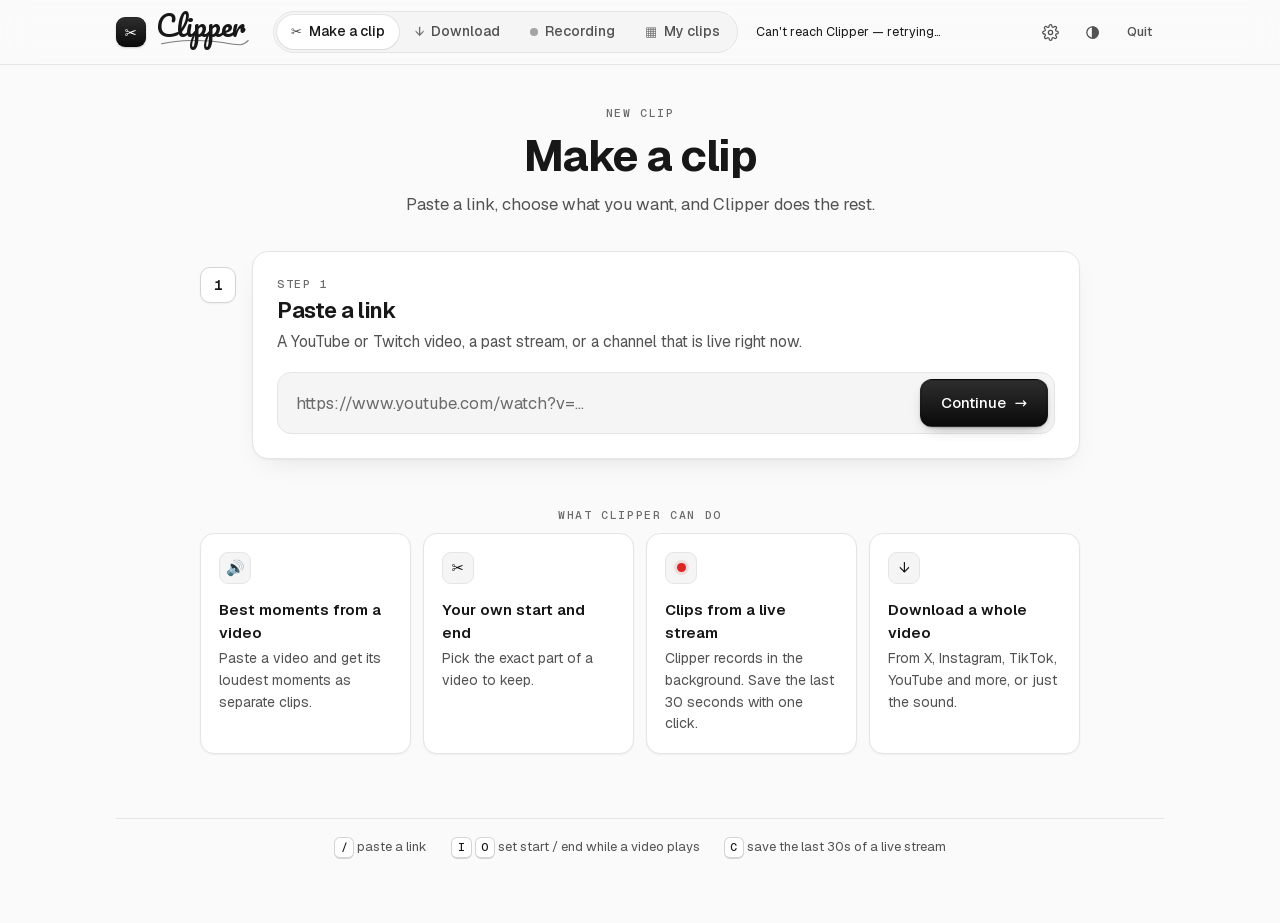
==== commit 590a5143: "Add the Download tab and storage settings to the web UI - Download tab and a 'Download the whole vid" ====
--- a/clipper/static/index.html
+++ b/clipper/static/index.html
@@ -24,12 +24,17 @@
       </a>
       <nav class="nav" aria-label="Pages">
         <a href="#/make" data-view="make"><span class="nav-ico" aria-hidden="true">✂</span><span>Make a clip</span></a>
+        <a href="#/download" data-view="download"><span class="nav-ico" aria-hidden="true">↓</span><span>Download</span></a>
         <a href="#/recording" data-view="recording"><span class="tally" id="navRecDot" aria-hidden="true"></span><span>Recording</span><span class="badge rec" id="navRec" hidden></span></a>
         <a href="#/clips" data-view="clips"><span class="nav-ico" aria-hidden="true">▦</span><span>My clips</span><span class="badge" id="navClips" hidden></span></a>
       </nav>
       <span class="offline" id="offline" role="status" hidden>Can't reach Clipper — retrying…</span>
-      <button type="button" class="btn quiet sm icon theme-btn quit" id="themeBtn" aria-label="Colour theme: automatic" title="Colour theme: automatic"></button>
-      <button type="button" class="btn quiet sm" id="quit" title="Stop Clipper and all recordings">Quit</button>
+      <div class="appbar-right">
+        <button type="button" class="pill storage-pill" id="storagePill" hidden></button>
+        <button type="button" class="btn quiet sm icon" id="settingsBtn" aria-label="Storage and settings" title="Storage and settings"><svg viewBox="0 0 24 24" width="17" height="17" fill="none" stroke="currentColor" stroke-width="1.8" stroke-linecap="round" stroke-linejoin="round" aria-hidden="true"><circle cx="12" cy="12" r="3"/><path d="M19.4 15a1.7 1.7 0 0 0 .3 1.8l.1.1a2 2 0 1 1-2.8 2.8l-.1-.1a1.7 1.7 0 0 0-1.8-.3 1.7 1.7 0 0 0-1 1.5V21a2 2 0 1 1-4 0v-.1a1.7 1.7 0 0 0-1.1-1.5 1.7 1.7 0 0 0-1.8.3l-.1.1a2 2 0 1 1-2.8-2.8l.1-.1a1.7 1.7 0 0 0 .3-1.8 1.7 1.7 0 0 0-1.5-1H3a2 2 0 1 1 0-4h.1a1.7 1.7 0 0 0 1.5-1.1 1.7 1.7 0 0 0-.3-1.8l-.1-.1a2 2 0 1 1 2.8-2.8l.1.1a1.7 1.7 0 0 0 1.8.3H9a1.7 1.7 0 0 0 1-1.5V3a2 2 0 1 1 4 0v.1a1.7 1.7 0 0 0 1 1.5 1.7 1.7 0 0 0 1.8-.3l.1-.1a2 2 0 1 1 2.8 2.8l-.1.1a1.7 1.7 0 0 0-.3 1.8V9a1.7 1.7 0 0 0 1.5 1H21a2 2 0 1 1 0 4h-.1a1.7 1.7 0 0 0-1.5 1z"/></svg></button>
+        <button type="button" class="btn quiet sm icon theme-btn" id="themeBtn" aria-label="Colour theme: automatic" title="Colour theme: automatic"></button>
+        <button type="button" class="btn quiet sm" id="quit" title="Stop Clipper and all recordings">Quit</button>
+      </div>
     </div>
   </header>
 
@@ -40,6 +45,10 @@
         <p class="eyebrow">New clip</p>
         <h1 id="makeTitle">Make a clip</h1>
         <p>Paste a link, choose what you want, and Clipper does the rest.</p>
+      </div>
+      <div class="full-banner callout warn" role="status" hidden>
+        <p><b>Storage is full</b> — new clips won't be saved. Free up space or raise the limit.</p>
+        <button type="button" class="btn sm" data-open-settings>Storage settings</button>
       </div>
 
       <ol class="steps">
@@ -97,6 +106,14 @@
                   <span>Drag two handles on a timeline to keep exactly the part you want.</span>
                 </span>
               </label>
+              <label class="method">
+                <input type="radio" name="method" value="download" id="methodDownload">
+                <span class="method-art download" aria-hidden="true"><i></i></span>
+                <span class="method-text">
+                  <b>Download the whole video</b>
+                  <span>Save all of it, or just the sound. Good for posts that are already short, like Instagram or X.</span>
+                </span>
+              </label>
             </div>
 
             <!-- live: start recording -->
@@ -206,6 +223,9 @@
               </div>
             </div>
 
+            <!-- download the whole thing -->
+            <div id="downloadPanel" hidden><div id="makeDl"></div></div>
+
             <!-- choose start and end -->
             <div id="manualPanel" hidden>
               <div class="timeline unknown" id="tl">
@@ -253,8 +273,47 @@
           <div class="ex"><span class="ex-ico" aria-hidden="true">🔊</span><b>Best moments from a video</b><span>Paste a video and get its loudest moments as separate clips.</span></div>
           <div class="ex"><span class="ex-ico" aria-hidden="true">✂</span><b>Your own start and end</b><span>Pick the exact part of a video to keep.</span></div>
           <div class="ex"><span class="ex-ico rec" aria-hidden="true"></span><b>Clips from a live stream</b><span>Clipper records in the background. Save the last 30 seconds with one click.</span></div>
+          <a class="ex ex-link" href="#/download"><span class="ex-ico" aria-hidden="true">↓</span><b>Download a whole video</b><span>From X, Instagram, TikTok, YouTube and more, or just the sound.</span></a>
         </div>
       </div>
+    </section>
+
+    <!-- ============================== DOWNLOAD ============================== -->
+    <section class="view" id="view-download" aria-labelledby="dlTitle" hidden>
+      <div class="page-head center">
+        <p class="eyebrow">Save</p>
+        <h1 id="dlTitle">Download</h1>
+        <p>Save a whole video, or just its sound, from YouTube, X, Instagram, TikTok, Facebook, Reddit, Twitch, Vimeo and many more.</p>
+      </div>
+      <div class="full-banner callout warn" role="status" hidden>
+        <p><b>Storage is full</b> — new clips won't be saved. Free up space or raise the limit.</p>
+        <button type="button" class="btn sm" data-open-settings>Storage settings</button>
+      </div>
+      <ol class="steps">
+        <li class="step" id="dlStep1">
+          <div class="step-num" aria-hidden="true"><span>1</span></div>
+          <div class="step-card">
+            <p class="eyebrow">Step 1</p>
+            <h2>Paste a link</h2>
+            <p class="step-sub">A post, a video or a playlist. If it holds several videos, you can pick which ones.</p>
+            <form class="linkbar" id="dlForm" novalidate>
+              <label for="dlLink" class="sr-only">Link to download</label>
+              <input id="dlLink" type="url" inputmode="url" autocomplete="off" spellcheck="false" placeholder="https://x.com/… or https://www.instagram.com/p/…">
+              <button type="button" class="btn quiet icon" id="dlClear" aria-label="Clear the link">✕</button>
+              <button type="submit" class="btn primary lg" id="dlGo">Continue <span aria-hidden="true">→</span></button>
+            </form>
+            <div class="msg" id="dlLinkMsg" role="alert"></div>
+          </div>
+        </li>
+        <li class="step" id="dlStep2" hidden>
+          <div class="step-num" aria-hidden="true"><span>2</span></div>
+          <div class="step-card">
+            <p class="eyebrow">Step 2</p>
+            <h2>Choose what to save</h2>
+            <div id="dlPanel"></div>
+          </div>
+        </li>
+      </ol>
     </section>
 
     <!-- ============================== RECORDING ============================== -->
@@ -264,6 +323,10 @@
         <h1 id="recTitle">Recording</h1>
         <p id="recHint">When something happens, press a button. Clipper saves what <em>already</em> happened. Press <kbd>C</kbd> to save the last 30 seconds.</p>
       </div>
+      <div class="full-banner callout warn" role="status" hidden>
+        <p><b>Storage is full</b> — new clips won't be saved. Free up space or raise the limit.</p>
+        <button type="button" class="btn sm" data-open-settings>Storage settings</button>
+      </div>
       <div class="monitors" id="recorders"></div>
       <div class="empty" id="recEmpty">
         <div class="empty-art rec" aria-hidden="true"><span class="tally"></span></div>
@@ -278,7 +341,7 @@
       <div class="page-head">
         <p class="eyebrow">Library</p>
         <h1 id="clipsTitle">My clips</h1>
-        <p id="clipCount"></p>
+        <div class="clips-sub"><p id="clipCount"></p><button type="button" class="pill storage-pill" data-open-settings id="clipsStorage" hidden></button></div>
       </div>
       <div class="clips" id="clips"></div>
       <div class="empty" id="clipsEmpty">
@@ -301,12 +364,68 @@
 
 <dialog id="viewer" aria-labelledby="viewerTitle">
   <video id="viewerVideo" controls playsinline preload="none"></video>
+  <div class="viewer-audio" id="viewerAudioBox" hidden>
+    <span class="viewer-wave" aria-hidden="true"><svg viewBox="0 0 64 32"><path d="M2 16h4M10 10v12M16 4v24M22 12v8M28 7v18M34 2v28M40 9v14M46 13v6M52 6v20M58 11v10M62 16h0"/></svg></span>
+    <audio id="viewerAudio" controls preload="none"></audio>
+  </div>
+  <p class="viewer-note" id="viewerNote" hidden>This browser can't play this file. Download it and open it in QuickTime or VLC.</p>
   <div class="viewer-bar">
     <div class="viewer-title" id="viewerTitle"></div>
     <a class="btn sm" id="viewerDl" download>↓ Download</a>
     <button type="button" class="btn sm" id="viewerVert">Make 9:16</button>
     <button type="button" class="btn sm quiet" id="viewerClose">✕ Close</button>
   </div>
+</dialog>
+
+<dialog id="settingsDlg" aria-labelledby="stTitle">
+  <div class="st">
+    <div class="st-head">
+      <div><p class="eyebrow">Settings</p><h2 id="stTitle">Storage</h2></div>
+      <button type="button" class="btn quiet sm icon" id="stClose" aria-label="Close">✕</button>
+    </div>
+    <div class="st-usage">
+      <div class="st-big"><span class="mono" id="stUsed">–</span><span id="stOf"></span><span class="grow"></span><span class="pill" id="stState"></span></div>
+      <div class="meter" id="stMeter" role="meter" aria-label="Storage used" aria-valuemin="0" aria-valuemax="100"><i></i></div>
+      <div class="st-free" id="stFree"></div>
+    </div>
+    <div class="st-section">
+      <div class="label">Where Clipper saves things</div>
+      <div class="st-main"><span class="mono" id="stFolder"></span><span class="grow"></span><button type="button" class="btn sm" id="stOpenMain">Show in Finder</button></div>
+      <div class="st-rows" id="stRows"></div>
+    </div>
+    <div class="st-section">
+      <div class="label" id="stLimitLabel">How much Clipper may use</div>
+      <div class="st-limit">
+        <input class="input mono" id="stLimit" type="number" min="1" max="5000" step="1" inputmode="decimal" aria-labelledby="stLimitLabel">
+        <span class="st-unit">GB</span>
+        <label class="toggle"><input type="checkbox" id="stNoLimit"><span class="sw" aria-hidden="true"></span><span>No limit</span></label>
+      </div>
+    </div>
+    <div class="st-section">
+      <div class="label" id="stWhenLabel">When it's full</div>
+      <div class="st-when" role="radiogroup" aria-labelledby="stWhenLabel">
+        <label class="st-opt"><input type="radio" name="stWhen" value="stop"><span><b>Stop saving new clips</b><small>Nothing is deleted. New clips fail until you free up space.</small></span></label>
+        <label class="st-opt"><input type="radio" name="stWhen" value="delete_oldest"><span><b>Delete the oldest clips automatically</b><small>Makes room for each new clip by removing your oldest files.</small></span></label>
+      </div>
+      <p class="callout warn st-warn" id="stWarn" hidden><b>Careful:</b> Clipper will permanently delete your oldest clips, highlights and downloads whenever it needs room. They don't go to the Bin.</p>
+    </div>
+    <div class="st-foot">
+      <div class="msg" id="stMsg" role="alert"></div>
+      <span class="grow"></span>
+      <button type="button" class="btn primary" id="stSave">Save</button>
+    </div>
+  </div>
+</dialog>
+
+<dialog id="deleteDlg" aria-labelledby="delTitle">
+  <form method="dialog">
+    <h2 id="delTitle">Delete this file?</h2>
+    <p id="delText"></p>
+    <div class="dlg-acts">
+      <button type="submit" class="btn" value="cancel" autofocus>Cancel</button>
+      <button type="submit" class="btn danger-solid" value="delete">Delete</button>
+    </div>
+  </form>
 </dialog>
 
 <dialog id="quitDlg" aria-labelledby="quitTitle">
@@ -387,6 +506,62 @@
   </article>
 </template>
 
+<template id="dlTpl">
+  <div class="dl">
+    <div class="dl-loading" role="status" hidden><span class="spinner" aria-hidden="true"></span><span>Looking up the link… this can take a few seconds.</span></div>
+    <div class="callout warn dl-error" role="alert" hidden>
+      <p class="dl-error-text"></p>
+      <p class="dl-hint" hidden></p>
+      <div class="callout-acts"><button type="button" class="btn sm dl-retry">Try again</button></div>
+    </div>
+    <div class="dl-body" hidden>
+      <div class="source dl-preview">
+        <div class="source-thumb dl-thumb" aria-hidden="true"></div>
+        <div class="source-info">
+          <div class="source-title dl-title"></div>
+          <div class="source-meta dl-meta"></div>
+        </div>
+      </div>
+      <p class="callout dl-live" hidden>This is live right now. To save moments as they happen, use Make a clip → Live stream. A download may only work after the stream ends.</p>
+      <div class="dl-entries" hidden>
+        <div class="dl-entries-head">
+          <span class="q-label">This link has <span class="dl-count"></span> videos</span>
+          <span class="grow"></span>
+          <button type="button" class="btn sm quiet dl-all">Select all</button>
+          <button type="button" class="btn sm quiet dl-none">Select none</button>
+        </div>
+        <div class="dl-list"></div>
+      </div>
+      <div class="dl-quality">
+        <div class="q-label">Quality</div>
+        <div class="dl-choices" role="radiogroup" aria-label="Quality"></div>
+      </div>
+    </div>
+    <details class="more dl-more">
+      <summary>More options</summary>
+      <div class="more-body">
+        <label class="field"><span class="label">Use my login from</span>
+          <select class="input dl-browser">
+            <option value="">None</option><option value="chrome">Chrome</option><option value="safari">Safari</option>
+            <option value="firefox">Firefox</option><option value="edge">Edge</option><option value="brave">Brave</option>
+          </select>
+        </label>
+        <p class="hint">Instagram and some X posts only work if you're logged in to that site in this browser on this computer.</p>
+        <p class="hint">Safari: first give Terminal (or the Clipper app) Full Disk Access in System Settings → Privacy &amp; Security.</p>
+      </div>
+    </details>
+    <div class="dl-actions" hidden>
+      <div class="actionbar">
+        <span class="summary dl-summary"></span>
+        <span class="grow"></span>
+        <button type="button" class="btn primary xl dl-go">↓ Download</button>
+      </div>
+      <p class="rights">Only download videos you own or have permission to save.</p>
+      <div class="result dl-result" role="status" hidden></div>
+    </div>
+  </div>
+</template>
+
 <template id="clipTpl">
   <article class="clip">
     <button type="button" class="thumb" disabled>
@@ -399,11 +574,12 @@
     <div class="clip-body">
       <div class="clip-title"></div>
       <div class="clip-src"></div>
-      <div class="clip-meta"><span class="pill clip-pill"></span><span class="clip-when mono"></span></div>
+      <div class="clip-meta"><span class="pill clip-pill"></span><span class="clip-when mono"></span><span class="clip-folder mono"></span></div>
       <div class="err clip-err" hidden></div>
       <div class="clip-acts" hidden>
         <a class="btn sm dl" download>↓ Download</a>
         <button type="button" class="btn sm" data-act="vertical">Make 9:16</button>
+        <button type="button" class="btn sm quiet danger" data-act="delete">Delete</button>
       </div>
     </div>
   </article>
--- a/clipper/static/app.css
+++ b/clipper/static/app.css
@@ -127,7 +127,6 @@
 .badge { min-width:20px; height:20px; padding:0 6px; border-radius:10px; background:var(--surface-3); color:var(--text); font:500 11px/20px var(--f-mono); text-align:center; }
 .badge.rec { background:var(--live); color:#fff; }
 .offline { font-size:12.5px; }
-.quit { margin-left:auto; }
 .theme-btn { font-size:15px; }
 
 /* tally light: red means live */
@@ -213,7 +212,7 @@
 .tag.vert { color:var(--text); }
 
 /* method cards */
-.methods { margin-top:18px; display:grid; gap:12px; grid-template-columns:repeat(auto-fit, minmax(min(100%, 280px), 1fr)); }
+.methods { margin-top:18px; display:grid; gap:12px; grid-template-columns:repeat(auto-fit, minmax(min(100%, 220px), 1fr)); }
 .method { position:relative; display:grid; gap:12px; padding:16px; border-radius:var(--r-lg); border:1px solid var(--line); background:var(--surface); cursor:pointer;
           box-shadow:var(--shadow-sm); transition:border-color .15s, box-shadow .15s; }
 .method:hover { border-color:var(--line-2); }
@@ -373,7 +372,7 @@
 
 /* ---------- explain (empty state on Make a clip) ---------- */
 .explain { max-width:880px; margin:48px auto 0; }
-.explain-grid { display:grid; gap:12px; grid-template-columns:repeat(auto-fit, minmax(min(100%, 240px), 1fr)); }
+.explain-grid { display:grid; gap:12px; grid-template-columns:repeat(auto-fit, minmax(min(100%, 190px), 1fr)); }
 .ex { display:grid; gap:4px; align-content:start; padding:18px; border-radius:var(--r-lg); border:1px solid var(--line); background:var(--surface); color:var(--text-2); font-size:14px; box-shadow:var(--shadow-sm); }
 .ex b { color:var(--text); font-size:15px; font-weight:600; }
 .ex-ico { width:32px; height:32px; border-radius:9px; display:grid; place-items:center; margin-bottom:10px; font-size:15px; color:var(--text);
@@ -517,6 +516,128 @@
 .stopped h1 { margin-top:30px; font-size:24px; font-weight:650; }
 .stopped p { color:var(--text-2); font-size:16px; margin-top:8px; }
 
+/* ---------- download ---------- */
+.method-art.download { justify-content:center; }
+.method-art.download i { width:30px; height:24px; border:2px solid var(--text); border-top:0; border-radius:0 0 6px 6px; position:relative; }
+.method-art.download i::before { content:""; position:absolute; left:50%; top:-14px; width:2px; height:16px; margin-left:-1px; background:var(--text); }
+.method-art.download i::after { content:""; position:absolute; left:50%; top:-2px; width:8px; height:8px; margin-left:-5px; border-right:2px solid var(--text); border-bottom:2px solid var(--text); transform:rotate(45deg); }
+.ex-link { text-decoration:none; transition:border-color .15s, box-shadow .15s; }
+.ex-link:hover { border-color:var(--line-2); box-shadow:var(--shadow); }
+select.input { appearance:none; -webkit-appearance:none; padding-right:34px; cursor:pointer; max-width:280px;
+               background-image:linear-gradient(45deg, transparent 50%, var(--text-2) 50%), linear-gradient(135deg, var(--text-2) 50%, transparent 50%);
+               background-position:calc(100% - 17px) 52%, calc(100% - 12px) 52%; background-size:5px 5px; background-repeat:no-repeat; }
+.dl { display:grid; gap:18px; margin-top:18px; }
+#makeDl .dl { margin-top:16px; }
+.dl-thumb { display:grid; place-items:center; }
+.dl-thumb::after { content:attr(data-icon); font-size:20px; color:var(--text-3); }
+.dl-loading { display:flex; align-items:center; gap:12px; padding:18px; border-radius:var(--r-md); background:var(--warn-bg); color:var(--warn-fg); font-weight:500; }
+.dl-loading .spinner { border-color:rgba(146,64,14,.25); border-top-color:var(--warn-dot); }
+.dl-error-text { font-weight:500; overflow-wrap:anywhere; }
+.dl-error-text::first-letter { text-transform:uppercase; }
+.dl-hint { margin-top:6px; color:var(--text); }
+.dl-body { display:grid; gap:18px; }
+.dl-body .source { margin-top:0; }
+.dl-entries { border:1px solid var(--line); border-radius:var(--r-md); overflow:hidden; }
+.dl-entries-head { display:flex; align-items:center; gap:6px; flex-wrap:wrap; padding:10px 12px; background:var(--surface-2); border-bottom:1px solid var(--line); }
+.dl-entries-head .q-label { margin:0; }
+.dl-list { max-height:340px; overflow-y:auto; }
+.dl-item { display:flex; align-items:center; gap:12px; padding:10px 12px; cursor:pointer; border-top:1px solid var(--line); }
+.dl-item:first-child { border-top:0; }
+.dl-item:hover { background:var(--surface-2); }
+.dl-item input { width:17px; height:17px; margin:0; accent-color:var(--text); flex:none; }
+.dl-item-thumb { width:64px; aspect-ratio:16/9; border-radius:6px; flex:none; background:var(--surface-3) center/cover no-repeat; border:1px solid var(--line);
+                 display:grid; place-items:center; font:500 12px var(--f-mono); color:var(--text-2); }
+.dl-item-text { display:grid; min-width:0; }
+.dl-item-title { font-weight:500; overflow:hidden; text-overflow:ellipsis; white-space:nowrap; }
+.dl-item-meta { font-size:12px; color:var(--text-3); }
+.dl-choices { display:grid; gap:8px; grid-template-columns:repeat(auto-fill, minmax(min(100%, 230px), 1fr)); }
+.dl-choice { position:relative; display:flex; align-items:flex-start; gap:10px; padding:12px 14px; border-radius:var(--r-md); border:1px solid var(--line); background:var(--surface);
+             cursor:pointer; box-shadow:var(--shadow-sm); transition:border-color .15s, box-shadow .15s; }
+.dl-choice:hover { border-color:var(--line-2); }
+.dl-choice:has(input:checked) { border-color:var(--text); box-shadow:0 0 0 1px var(--text); }
+.dl-choice:has(input:focus-visible) { outline:2px solid var(--accent); outline-offset:2px; }
+.dl-choice input { margin:3px 0 0; accent-color:var(--text); flex:none; }
+.dl-kind { width:26px; height:26px; border-radius:7px; display:grid; place-items:center; flex:none; background:var(--surface-2); border:1px solid var(--line); font-size:12px; }
+.dl-choice-text { display:grid; gap:3px; min-width:0; }
+.dl-choice-top { display:flex; align-items:center; gap:8px; flex-wrap:wrap; }
+.dl-choice-top b { font-weight:600; }
+.dl-choice-top .pill { height:20px; font-size:11px; padding:0 8px; }
+.dl-choice-note { font-size:13px; color:var(--text-2); }
+.dl-actions .actionbar { margin-top:0; }
+.rights { margin-top:10px; font-size:12.5px; color:var(--text-3); }
+.tag.dlt { color:var(--text); }
+
+/* progress inside a clip card, audio tiles, audio in the lightbox */
+.thumb .state .progress { width:min(70%, 220px); height:6px; }
+.thumb .state .state-text { font-weight:500; }
+.thumb.audio { background:var(--surface-2); }
+.audio-tile { position:absolute; inset:0; display:grid; place-items:center; align-content:center; gap:8px; color:var(--text); }
+.audio-tile svg, .viewer-wave svg { width:96px; height:48px; fill:none; stroke:currentColor; stroke-width:2.6; stroke-linecap:round; }
+.audio-ext { font:500 11px var(--f-mono); letter-spacing:.12em; color:var(--text-3); }
+.thumb.audio .shade { display:none; }
+.viewer-audio { display:grid; justify-items:center; gap:18px; padding:34px 22px 22px; background:var(--surface-2); }
+.viewer-audio audio { width:100%; }
+.viewer-wave { color:var(--text); }
+#viewer.audio { width:min(520px, calc(100% - 24px)); }
+.viewer-note { padding:12px 18px; background:var(--warn-bg); color:var(--warn-fg); font-size:14px; }
+
+/* ---------- storage ---------- */
+.appbar-right { margin-left:auto; display:flex; align-items:center; gap:4px; }
+button.pill { cursor:pointer; font-family:var(--f-mono); font-size:12px; }
+button.pill:hover { filter:brightness(.97); border-color:var(--line-2); }
+.storage-pill::before { display:none; }
+.storage-pill.warn::before, .storage-pill.err::before { display:block; }
+.clips-sub { display:flex; align-items:center; gap:12px; flex-wrap:wrap; margin-top:10px; }
+.clips-sub #clipCount { margin:0; }
+.full-banner { display:flex; align-items:center; gap:12px; flex-wrap:wrap; justify-content:space-between; margin:0 auto 22px; max-width:880px; }
+.full-banner p { flex:1 1 260px; }
+.full-banner .btn { color:var(--text); }
+.clip-folder { font-size:11.5px; color:var(--text-3); margin-left:auto; }
+.btn.danger-solid { background:var(--err-dot); color:#fff; border-color:transparent; }
+.btn.danger-solid:hover { background:var(--err-fg); }
+#settingsDlg { width:min(620px, calc(100% - 24px)); max-height:calc(100vh - 32px); overflow-y:auto; }
+.st { padding:22px; display:grid; gap:22px; }
+.st-head { display:flex; align-items:flex-start; justify-content:space-between; gap:12px; }
+.st-head h2 { font-size:22px; font-weight:650; }
+.st-head .eyebrow { margin-bottom:4px; }
+.st-usage { display:grid; gap:10px; padding:16px; border-radius:var(--r-md); background:var(--surface-2); border:1px solid var(--line); }
+.st-big { display:flex; align-items:baseline; gap:8px; flex-wrap:wrap; color:var(--text-2); }
+.st-big #stUsed { font-size:26px; font-weight:600; color:var(--text); letter-spacing:-.02em; }
+.st-big .pill { align-self:center; }
+.meter { height:10px; border-radius:5px; background:var(--surface-3); overflow:hidden; }
+.meter i { display:block; height:100%; transform-origin:left; transform:scaleX(0); background:var(--ok-dot); transition:transform .4s; }
+.meter.warn i { background:var(--warn-dot); }
+.meter.err i { background:var(--err-dot); }
+.meter.none i { background:var(--line-3); }
+.st-free { font-size:13px; color:var(--text-2); }
+.st-section { display:grid; gap:10px; }
+.st-section > .label { margin:0; }
+.st-main { display:flex; align-items:center; gap:10px; flex-wrap:wrap; padding:10px 12px; border-radius:var(--r-md); border:1px solid var(--line); }
+.st-main .mono { font-size:13.5px; overflow-wrap:anywhere; }
+.st-rows { display:grid; border:1px solid var(--line); border-radius:var(--r-md); overflow:hidden; }
+.st-row { display:flex; align-items:center; gap:12px; padding:10px 12px; border-top:1px solid var(--line); }
+.st-row:first-child { border-top:0; }
+.st-row.minor { background:var(--surface-2); }
+.st-row-text { display:grid; flex:1; min-width:0; }
+.st-row-name { font-weight:500; }
+.st-row-path { font-size:12px; color:var(--text-3); overflow:hidden; text-overflow:ellipsis; white-space:nowrap; }
+.st-row-size { font-size:13px; color:var(--text); white-space:nowrap; }
+.st-limit { display:flex; align-items:center; gap:10px; flex-wrap:wrap; }
+.st-limit .input { width:120px; font-size:16px; }
+.st-limit .input:disabled { opacity:.5; }
+.st-unit { color:var(--text-2); margin-right:10px; }
+.st-when { display:grid; gap:8px; }
+.st-opt { display:flex; gap:10px; align-items:flex-start; padding:12px 14px; border-radius:var(--r-md); border:1px solid var(--line); cursor:pointer; }
+.st-opt:has(input:checked) { border-color:var(--text); box-shadow:0 0 0 1px var(--text); }
+.st-opt input { margin:3px 0 0; accent-color:var(--text); }
+.st-opt b { display:block; font-weight:600; }
+.st-opt small { display:block; color:var(--text-2); font-size:13px; }
+.st-warn { color:var(--err-fg); }
+.st-foot { display:flex; align-items:center; gap:12px; flex-wrap:wrap; padding-top:16px; border-top:1px solid var(--line); }
+#deleteDlg { width:min(440px, calc(100% - 32px)); padding:24px; }
+#deleteDlg h2 { font-size:19px; font-weight:650; overflow-wrap:anywhere; }
+#deleteDlg p { margin-top:8px; color:var(--text-2); overflow-wrap:anywhere; }
+
 /* ---------- small screens ---------- */
 @media (max-width:860px) {
   .clipbar { grid-template-columns:repeat(2, minmax(0, 1fr)); }
@@ -544,6 +665,10 @@
   .source-thumb { width:92px; }
 }
 @media (max-width:520px) {
+  .appbar .storage-pill { display:none !important; }
+  .appbar-right { gap:0; }
+  .st { padding:18px; }
+  .st-row { flex-wrap:wrap; }
   .logo-word { font-size:26px; }
   .linkbar { flex-wrap:wrap; }
   .linkbar input { flex-basis:calc(100% - 50px); }
